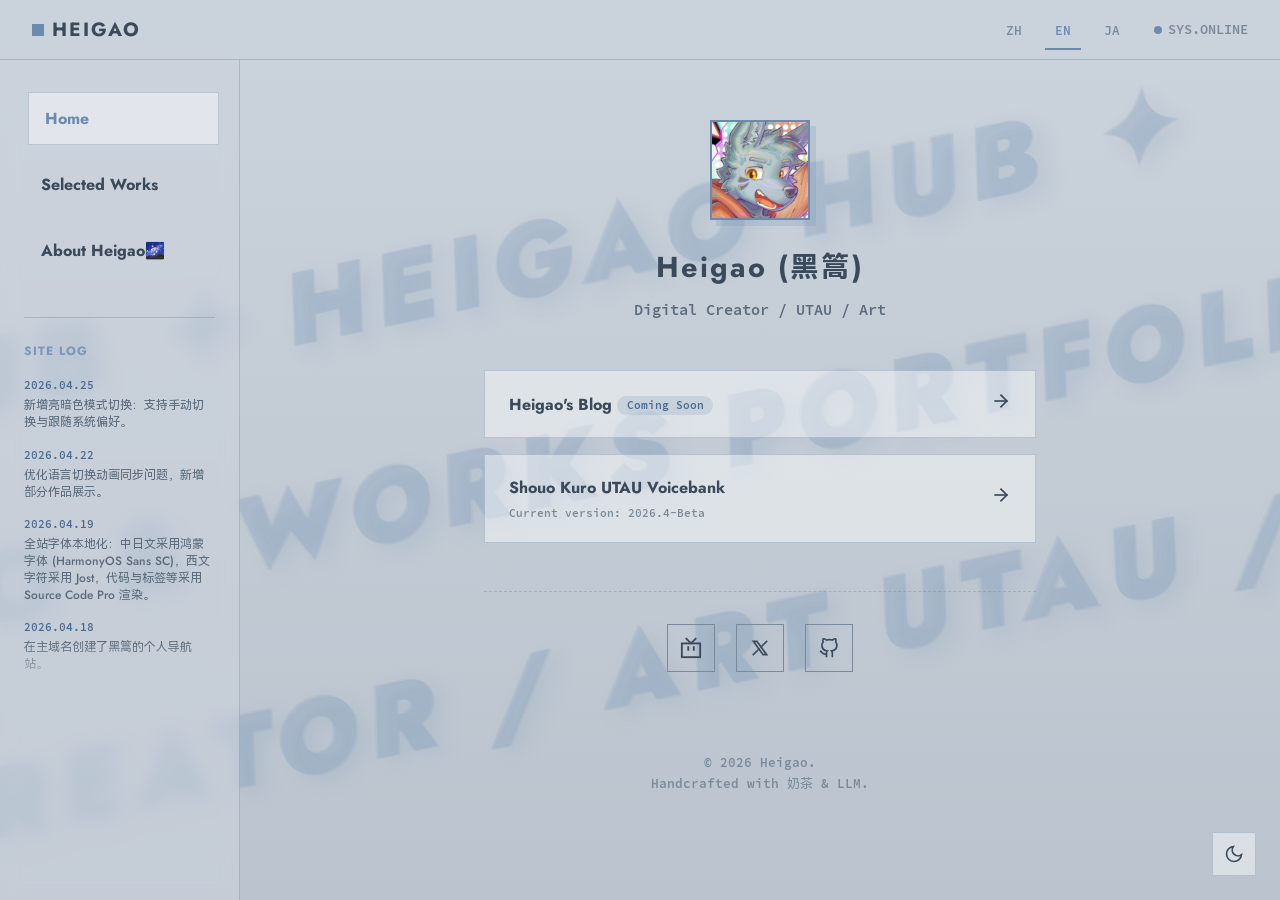
==== index.html @ 1541209e "feat: 画廊缩略图多重加载 + 新增画作 AR → MR + 主题切换修复 - 画廊使用 600px WebP 缩略图，灯箱按需加载高清原图（首屏 ~122KB vs 原 1.1MB）  - 新增" ====
<!DOCTYPE html>
<html lang="zh-CN">
<head>
  <meta charset="UTF-8">
  <meta name="viewport" content="width=device-width, initial-scale=1.0, viewport-fit=cover">
  <title>黑篙 Heigao | 个人导航站</title>
  <meta name="description" content="黑篙(Heigao)的个人数字门户。包含 UTAU 音源、创作日志及社交媒体链接。">
  <meta name="theme-color" content="#CBD3DC">
  <meta name="color-scheme" content="light dark">

  <!-- 防止亮暗切换时的背景闪烁 (必须在任何 CSS/IMG 之前执行) -->
  <script>
    (function(){
      var t=localStorage.getItem('theme');
      if(!t||(t!=='dark'&&t!=='light')){
        t=window.matchMedia('(prefers-color-scheme:dark)').matches?'dark':'light';
      }
      document.documentElement.setAttribute('data-theme',t);
    })();
  </script>

  <meta property="og:title" content="黑篙 Heigao | 个人导航站">
  <meta property="og:description" content="黑篙(Heigao)的个人数字门户。包含 UTAU 音源、创作日志及社交媒体链接。">
  <meta property="og:type" content="website">
  <meta property="og:image" content="https://heigao.me/assets/image/avatar.webp">

  <meta name="twitter:card" content="summary">
  <meta name="twitter:title" content="黑篙 Heigao | 个人导航站">
  <meta name="twitter:description" content="黑篙(Heigao)的个人数字门户。包含 UTAU 音源、创作日志及社交媒体链接。">
  <meta name="twitter:image" content="https://heigao.me/assets/image/avatar.webp">
  
  <!-- 设置网站图标 (Favicon) -->
  <link rel="icon" href="./assets/image/icon.png" type="image/png">
  
  <!-- 本地字体预加载 (Jost 首屏必用) -->
  <link rel="preload" href="./assets/font/Jost-Medium.woff2" as="font" type="font/woff2" crossorigin>
  <link rel="preload" href="./assets/font/Jost-Bold.woff2" as="font" type="font/woff2" crossorigin>
  <link rel="preload" href="./assets/font/HarmonyOS_SC_400.woff2" as="font" type="font/woff2" crossorigin>

  <!-- 外部域名 DNS 预解析 -->
  <link rel="dns-prefetch" href="https://space.bilibili.com">
  <link rel="dns-prefetch" href="https://twitter.com">
  <link rel="dns-prefetch" href="https://github.com">

  <!-- PWA 清单 -->
  <link rel="manifest" href="manifest.json">

  <!-- 引入样式表 (版本升级以清除缓存) -->
  <link rel="stylesheet" href="hub.css?v=19.0">
</head>
<body>

  <!-- SVG 图标精灵 (不可见) -->
  <svg xmlns="http://www.w3.org/2000/svg" style="display:none">
    <symbol id="icon-arrow" viewBox="0 0 24 24" fill="none" stroke="currentColor" stroke-width="2" stroke-linecap="square" stroke-linejoin="miter">
      <line x1="5" y1="12" x2="19" y2="12"></line>
      <polyline points="12 5 19 12 12 19"></polyline>
    </symbol>
    <symbol id="icon-bilibili" viewBox="0 0 24 24" fill="none" stroke="currentColor" stroke-width="2" stroke-linecap="square" stroke-linejoin="miter">
      <rect x="2" y="7" width="20" height="15"></rect>
      <polyline points="17 2 12 7 7 2"></polyline>
      <line x1="9" y1="11" x2="9" y2="14"></line>
      <line x1="15" y1="11" x2="15" y2="14"></line>
    </symbol>
    <symbol id="icon-twitter" viewBox="0 0 24 24" fill="none" stroke="currentColor" stroke-width="2" stroke-linecap="square" stroke-linejoin="miter">
      <path d="M4 4l11.733 16h4.267l-11.733 -16z"></path>
      <path d="M4 20l6.768 -6.768m2.46 -2.46l6.772 -6.772"></path>
    </symbol>
    <symbol id="icon-github" viewBox="0 0 24 24" fill="none" stroke="currentColor" stroke-width="2" stroke-linecap="square" stroke-linejoin="miter">
      <path d="M9 19c-5 1.5-5-2.5-7-3m14 6v-3.87a3.37 3.37 0 0 0-.94-2.61c3.14-.35 6.44-1.54 6.44-7A5.44 5.44 0 0 0 20 4.77 5.07 5.07 0 0 0 19.91 1S18.73.65 16 2.48a13.38 13.38 0 0 0-7 0C6.27.65 5.09 1 5.09 1A5.07 5.07 0 0 0 5 4.77a5.44 5.44 0 0 0-1.5 3.78c0 5.42 3.3 6.61 6.44 7A3.37 3.37 0 0 0 9 18.13V22"></path>
    </symbol>
    <symbol id="icon-sun" viewBox="0 0 24 24" fill="none" stroke="currentColor" stroke-width="2" stroke-linecap="square" stroke-linejoin="miter">
      <circle cx="12" cy="12" r="5"/>
      <line x1="12" y1="1" x2="12" y2="4"/>
      <line x1="12" y1="20" x2="12" y2="23"/>
      <line x1="4.22" y1="4.22" x2="6.34" y2="6.34"/>
      <line x1="17.66" y1="17.66" x2="19.78" y2="19.78"/>
      <line x1="1" y1="12" x2="4" y2="12"/>
      <line x1="20" y1="12" x2="23" y2="12"/>
      <line x1="4.22" y1="19.78" x2="6.34" y2="17.66"/>
      <line x1="17.66" y1="6.34" x2="19.78" y2="4.22"/>
    </symbol>
    <symbol id="icon-moon" viewBox="0 0 24 24" fill="none" stroke="currentColor" stroke-width="2" stroke-linecap="square" stroke-linejoin="miter">
      <path d="M21 12.79A9 9 0 1 1 11.21 3 7 7 0 0 0 21 12.79z"/>
    </symbol>
  </svg>

  <!-- 动态背景 -->
  <div class="bg-deco" aria-hidden="true" lang="en">
    <div class="bg-deco-wrapper">
      <div class="bg-deco-row scroll-left">
        <div class="bg-deco-text">HEIGAO HUB ✦ HEIGAO HUB ✦ </div>
        <div class="bg-deco-text">HEIGAO HUB ✦ HEIGAO HUB ✦ </div>
      </div>
      <div class="bg-deco-row scroll-right">
        <div class="bg-deco-text">PORTFOLIO & WORKS PORTFOLIO & WORKS </div>
        <div class="bg-deco-text">PORTFOLIO & WORKS PORTFOLIO & WORKS </div>
      </div>
      <div class="bg-deco-row scroll-left scroll-slow">
        <div class="bg-deco-text">UTAU / CREATOR / ART UTAU / CREATOR / ART </div>
        <div class="bg-deco-text">UTAU / CREATOR / ART UTAU / CREATOR / ART </div>
      </div>
    </div>
  </div>

  <button class="sidebar-toggle" id="sidebarToggle" aria-label="Toggle Menu" aria-expanded="false">
    <span></span>
    <span></span>
    <span></span>
  </button>

  <!-- 顶栏 -->
  <header class="topbar">
    <a href="#home" class="topbar-logo" aria-label="返回首页">HEIGAO</a>
    <div class="topbar-right">
      <div class="lang-switcher" aria-label="语言切换">
        <button class="lang-btn active" data-lang="zh" aria-label="切换为中文">ZH</button>
        <button class="lang-btn" data-lang="en" aria-label="Switch to English">EN</button>
        <button class="lang-btn" data-lang="ja" aria-label="日本語に切り替え">JA</button>
      </div>
      
      <div class="sys-status" aria-label="系统状态">
        <span class="status-dot"></span>
        <span class="status-text">SYS.ONLINE</span>
      </div>
    </div>
  </header>

  <div class="sidebar-overlay" id="sidebarOverlay" aria-hidden="true"></div>

  <!-- 侧边栏 -->
  <aside class="sidebar" id="sidebar">
    <nav class="sidebar-nav" aria-label="侧边栏导航">
      <a href="#home" class="sidebar-link active" data-i18n="nav_home">主页</a>
      <a href="#gallery" class="sidebar-link" data-i18n="nav_gallery">作品展示</a>
      <a href="#about" class="sidebar-link" data-i18n="nav_about">关于 黑篙🌌</a>
    </nav>

    <!-- 站点历史记录区域 -->
    <div class="sidebar-history-wrapper">
      <h4 class="sidebar-subheading" data-i18n="nav_history">站点日志</h4>
      <div class="sidebar-history">
        <!-- 最新内容在最上面 -->
        <div class="history-item">
          <span class="history-date">2026.04.25</span>
          <span class="history-text">新增亮暗色模式切换：支持手动切换与跟随系统偏好。</span>
        </div>
        <div class="history-item">
          <span class="history-date">2026.04.22</span>
          <span class="history-text">优化语言切换动画同步问题，新增部分作品展示。</span>
        </div>
        <div class="history-item">
          <span class="history-date">2026.04.19</span>
          <span class="history-text">全站字体本地化：中日文采用鸿蒙字体 (HarmonyOS Sans SC)，西文字符采用 Jost，代码与标签等采用 Source Code Pro 渲染。</span>
        </div>
        <div class="history-item">
          <span class="history-date">2026.04.18</span>
          <span class="history-text">在主域名创建了黑篙的个人导航站。</span>
        </div>
      </div>
    </div>
  </aside>

  <!-- 主内容区 -->
  <div class="main-content-wrapper">
    <main class="main-container">
      
      <!-- ========================================
           1. 主页 Section (Home)
           ======================================== -->
      <section id="section-home" class="content-section">
        <div class="profile-section">
          <div class="avatar">
            <img src="./assets/image/avatar.webp" alt="黑篙头像" width="100" height="100">
          </div>
          <h1 class="name" data-i18n="name">黑篙 Heigao</h1>
          <p class="bio" data-i18n="bio">数字创作者 / UTAU / 视觉艺术</p>
        </div>

        <nav class="link-list" aria-label="个人项目链接">
          <a href="https://blog.heigao.me" class="nav-link">
            <div class="nav-link-content">
              <span data-i18n="link_blog">黑篙的博客</span>
              <span class="badge" data-i18n="badge_wip">未创建</span>
            </div>
            <div class="nav-link-icon" aria-hidden="true">
              <svg width="20" height="20"><use href="#icon-arrow"/></svg>
            </div>
          </a>

          <a href="https://kuro-utau.heigao.me" class="nav-link">
            <div class="nav-link-content">
              <div>
                <span data-i18n="link_utau">「熵尾音 クロ」 UTAU 展示页</span>
                <span class="nav-link-sub" data-i18n="utau_version">当前版本：2026.4-Beta</span>
              </div>
            </div>
            <div class="nav-link-icon" aria-hidden="true">
              <svg width="20" height="20"><use href="#icon-arrow"/></svg>
            </div>
          </a>
        </nav>

        <nav class="social-section" aria-label="社交媒体链接">
          <a href="https://space.bilibili.com/695724697" target="_blank" rel="noopener noreferrer" class="social-btn" title="Bilibili" aria-label="访问 Bilibili">
            <svg aria-hidden="true" width="22" height="22"><use href="#icon-bilibili"/></svg>
          </a>
          
          <a href="https://twitter.com/heigao_tickle" target="_blank" rel="noopener noreferrer" class="social-btn" title="Twitter / X" aria-label="访问 Twitter">
            <svg aria-hidden="true" width="20" height="20"><use href="#icon-twitter"/></svg>
          </a>

          <a href="https://github.com/Heigao-Clank" target="_blank" rel="noopener noreferrer" class="social-btn" title="GitHub" aria-label="访问 GitHub">
            <svg aria-hidden="true" width="20" height="20"><use href="#icon-github"/></svg>
          </a>
        </nav>
      </section>

      <!-- ========================================
           2. 作品展示 Section (Gallery)
           ======================================== -->
      <section id="section-gallery" class="content-section" style="display: none;">
        <h1 class="name about-title" data-i18n="gallery_title">作品展示</h1>

        <div class="gallery-grid">

          <!-- 画作卡片模板：复制此块添加新作品 -->
          <div class="gallery-item">
            <div class="gallery-img-wrap">
              <img src="./assets/art/heigao-birthday-2024-thumb.webp" data-full="./assets/art/heigao-birthday-2024.webp" alt="生日贺图" width="600" height="292" loading="lazy">
            </div>
            <div class="gallery-caption">
              <span class="gallery-name">生日贺图</span>
              <span class="gallery-date">2024.07.05</span>
            </div>
          </div>
          <!-- 模板结束 -->

          <div class="gallery-item">
            <div class="gallery-img-wrap">
              <img src="./assets/art/ar-to-mr-2025-thumb.webp" data-full="./assets/art/ar-to-mr-2025.webp" alt="AR → MR" width="600" height="473" loading="lazy">
            </div>
            <div class="gallery-caption">
              <span class="gallery-name">AR → MR</span>
              <span class="gallery-date">2025.04.01</span>
            </div>
          </div>

          <div class="gallery-item">
            <div class="gallery-img-wrap">
              <img src="./assets/art/clank-2025-thumb.webp" data-full="./assets/art/clank-2025.webp" alt="铿锵" width="600" height="520" loading="lazy">
            </div>
            <div class="gallery-caption">
              <span class="gallery-name">铿锵Clank</span>
              <span class="gallery-date">2025.08.26</span>
            </div>
          </div>

        </div>

        <div class="back-btn-wrapper">
          <a href="#home" class="back-btn" data-i18n="back_home">← 返回主页</a>
        </div>
      </section>

      <!-- 底部版权 -->
      <section id="section-about" class="content-section" style="display: none;">
        <h1 class="name about-title" data-i18n="about_title">关于我</h1>
        
        <div class="about-grid">
          <article class="about-card">
            <h3 data-i18n="card1_title">✦ 个人简介</h3>
            <p data-i18n="about_p1">你好，我是黑篙 (Heigao)。无形无意。</p>
            <p data-i18n="about_p2">目前专注于「熵尾音 クロ」的音源开发与完善，同时偶尔掉落一些视觉艺术与设计相关的随笔创作。</p>
          </article>

          <article class="about-card">
            <h3 data-i18n="card2_title">✦ 技能树</h3>
            <ul class="skill-list">
              <li>> <span data-i18n="about_tools">常用装备</span>: <span data-i18n="tools_list">CSP / Adobe系列 / Logic Pro / 微软大战代码 / OpenCode</span></li>
              <li>> <span data-i18n="about_lang">沟通语言</span>: <span data-i18n="lang_list">中文 / English / 日本語(稍微)</span></li>
              <li>> <span data-i18n="about_status">当前状态</span>: <span data-i18n="status_text">缓慢填坑中</span></li>
            </ul>
          </article>

          <article class="about-card">
            <h3 data-i18n="card3_title">✦ 约稿与合作 (Commission)</h3>
            <p data-i18n="about_c1">1. 我菜的抠脚，还没有接稿的想法。</p>
            <p data-i18n="about_c2">2. 我菜的抠脚，还没有接稿的想法。</p>
            <p data-i18n="about_c3">3. 我菜的抠脚，还没有合作的想法。</p>
          </article>

          <!-- 新增的联系方式卡片 -->
          <article class="about-card">
            <h3 data-i18n="card4_title">✦ 联系与关注 (Contact)</h3>
            <p data-i18n="about_contact_desc">可以通过以下平台找到我，或者查看我的更多动态：</p>
            
            <!-- 👇 极其关键：必须有这个 div 把按钮包起来，不能少！ 👇 -->
            <div class="contact-socials">
              <a href="https://space.bilibili.com/695724697" target="_blank" rel="noopener noreferrer" class="social-btn" title="Bilibili" aria-label="访问 Bilibili">
                <svg aria-hidden="true" width="20" height="20"><use href="#icon-bilibili"/></svg>
              </a>
              
              <a href="https://twitter.com/heigao_tickle" target="_blank" rel="noopener noreferrer" class="social-btn" title="Twitter / X" aria-label="访问 Twitter">
                <svg aria-hidden="true" width="20" height="20"><use href="#icon-twitter"/></svg>
              </a>

              <a href="https://github.com/Heigao-Clank" target="_blank" rel="noopener noreferrer" class="social-btn" title="GitHub" aria-label="访问 GitHub">
                <svg aria-hidden="true" width="20" height="20"><use href="#icon-github"/></svg>
              </a>
            </div>
            <!-- 👆 包装盒子结束 👆 -->
            
          </article>
        </div>
        
        <div class="back-btn-wrapper">
          <a href="#home" class="back-btn" data-i18n="back_home">← 返回主页</a>
        </div>
      </section>

      <!-- 底部版权 -->
      <footer class="footer">
        <p>&copy; <span id="current-year"></span> Heigao.<br>Handcrafted with 奶茶 & LLM.</p>
      </footer>

    </main>
  </div>

  <!-- 亮暗模式切换按钮 -->
  <button class="theme-toggle" id="themeToggle" aria-label="切换暗色模式" title="切换亮色/暗色模式">
    <svg width="20" height="20" aria-hidden="true"><use id="themeIcon" href="#icon-moon"/></svg>
  </button>

  <!-- Lightbox 弹层 (放在 body 直接子级，不受 stacking context 限制) -->
  <div class="lightbox" id="lightbox" role="dialog" aria-label="图片预览" aria-hidden="true">
    <div class="lightbox-backdrop"></div>
    <img src="" alt="" id="lightbox-img">
    <div class="lightbox-info">
      <span class="lightbox-title" id="lightbox-title"></span>
      <span class="lightbox-date" id="lightbox-date"></span>
    </div>
    <button class="lightbox-close" aria-label="关闭预览">&times;</button>
    <div class="lightbox-zoom">
      <button class="zoom-btn" data-action="out" aria-label="缩小">&minus;</button>
      <input type="range" class="zoom-slider" id="zoomSlider" min="100" max="500" value="100" step="10">
      <button class="zoom-btn" data-action="in" aria-label="放大">&plus;</button>
    </div>
  </div>

  <!-- 引入脚本 -->
  <script src="hub.js?v=19.0" defer></script>
</body>
</html>
---- hub.css ----
/* ========================================
   Heigao Hub - Minimalist Square UI
   核心样式表
   ======================================== */

/* ---------- 本地字体引入 (启用 swap 优化渲染性能) ---------- */

/* 1. 西文设计字体: Jost (本地自托管) */
/* 注意：缺少 Jost Regular 字重文件，400 和 500 共用 Medium 作为替代 */
@font-face {
  font-family: 'Jost';
  src: url('./assets/font/Jost-Medium.woff2') format('woff2');
  font-weight: 400;
  font-style: normal;
  font-display: swap;
}
@font-face {
  font-family: 'Jost';
  src: url('./assets/font/Jost-Medium.woff2') format('woff2');
  font-weight: 500;
  font-style: normal;
  font-display: swap;
}
@font-face {
  font-family: 'Jost';
  src: url('./assets/font/Jost-Bold.woff2') format('woff2');
  font-weight: 700;
  font-style: normal;
  font-display: swap;
}
@font-face {
  font-family: 'Jost';
  src: url('./assets/font/Jost-Black.woff2') format('woff2');
  font-weight: 900;
  font-style: normal;
  font-display: swap;
}
@font-face {
  font-family: 'Jost';
  src: url('./assets/font/Jost-BlackItalic.woff2') format('woff2');
  font-weight: 900;
  font-style: italic;
  font-display: swap;
}

/* 2. 中日文字体: HarmonyOS Sans SC (子集化，由 subset-fonts.py 生成) */
@font-face {
  font-family: 'HarmonyOS Sans';
  src: url('./assets/font/HarmonyOS_SC_400.woff2') format('woff2');
  font-weight: 400;
  font-style: normal;
  font-display: swap;
}
@font-face {
  font-family: 'HarmonyOS Sans';
  src: url('./assets/font/HarmonyOS_SC_500.woff2') format('woff2');
  font-weight: 500;
  font-style: normal;
  font-display: swap;
}
@font-face {
  font-family: 'HarmonyOS Sans';
  src: url('./assets/font/HarmonyOS_SC_700.woff2') format('woff2');
  font-weight: 700;
  font-style: normal;
  font-display: swap;
}

/* 3. 等宽字体: Source Code Pro (本地自托管) */
/* 注意：缺少 Regular 字重文件，400 和 600 共用 Semibold 作为替代 */
@font-face {
  font-family: 'Source Code Pro';
  src: url('./assets/font/SourceCodePro-Semibold.woff2') format('woff2');
  font-weight: 400;
  font-style: normal;
  font-display: swap;
}
@font-face {
  font-family: 'Source Code Pro';
  src: url('./assets/font/SourceCodePro-Semibold.woff2') format('woff2');
  font-weight: 600;
  font-style: normal;
  font-display: swap;
}

/* ---------- 基础变量配置 ---------- */
:root {
  color-scheme: light dark;
  --primary: #6B8AAE;
  --primary-rgb: 107, 138, 174;
  --primary-dark: #4A6A8E;
  --secondary: #566066;
  --bg-top: #CBD3DC;
  --bg-bottom: #BBC4CE;
  --text-dark: #3A4A5A;
  --text-light: #5B6B7B;
  --text-muted: #7A8A9A;
  --border: rgba(90, 120, 150, 0.3);
  --glass-bg: rgba(255, 255, 255, 0.45);
  --sidebar-width: 240px;
  --font-display: 'Jost', 'HarmonyOS Sans', sans-serif;
  --font-mono: 'Source Code Pro', 'HarmonyOS Sans', monospace;
}

* {
  margin: 0;
  padding: 0;
  box-sizing: border-box;
}

body {
  /* 字体回退链：Jost 渲染英文 -> HarmonyOS Sans 渲染中日文 -> 系统兜底 */
  font-family: var(--font-display);
  background: linear-gradient(180deg, var(--bg-top) 0%, var(--bg-bottom) 100%);
  min-height: 100vh;
  color: var(--text-dark);
  line-height: 1.6;
  -webkit-font-smoothing: antialiased;
  -moz-osx-font-smoothing: grayscale; /* Mac 渲染优化 */
  overflow-x: hidden;
  display: flex;
}

/* 键盘焦点无障碍状态 */
:focus-visible {
  outline: 2px dashed var(--primary-dark);
  outline-offset: 4px;
}

/* ---------- 动态背景 ---------- */
.bg-deco {
  position: fixed;
  top: 0; left: 0; right: 0; bottom: 0;
  z-index: 0;
  pointer-events: none;
  overflow: hidden;
}

.bg-deco-wrapper {
  position: absolute;
  top: 50%; left: 50%;
  transform: translate(-50%, -50%) rotate(-12deg);
  width: 200vw;
  display: flex;
  flex-direction: column;
  gap: 12vh;
}

.bg-deco-row {
  display: flex;
  width: max-content;
}

.bg-deco-text {
  flex-shrink: 0;
  padding-right: 15vw;
  font-family: var(--font-display);
  font-size: clamp(4rem, 8vw, 12rem);
  font-weight: 900;
  font-style: italic;
  line-height: 1;
  letter-spacing: 0.1em;
  color: rgba(var(--primary-rgb), 0.08);
  font-language-override: "ENG";
  text-shadow:
    1px 1px 0 rgba(var(--primary-rgb), 0.1),
    2px 2px 0 rgba(var(--primary-rgb), 0.08),
    10px 10px 20px rgba(var(--primary-rgb), 0.15);
}

.scroll-left { animation: marquee-left 60s linear infinite; }
.scroll-right { animation: marquee-right 50s linear infinite; }
.scroll-slow { animation-duration: 70s; }

@keyframes marquee-left {
  0% { transform: translateX(0); }
  100% { transform: translateX(-50%); }
}
@keyframes marquee-right {
  0% { transform: translateX(-50%); }
  100% { transform: translateX(0); }
}

/* ---------- 顶栏 ---------- */
.topbar {
  position: fixed;
  top: 0; left: 0; right: 0;
  height: 60px;
  background: rgba(203, 211, 220, 0.85);
  backdrop-filter: blur(12px);
  -webkit-backdrop-filter: blur(12px);
  border-bottom: 1px solid var(--border);
  z-index: 100;
  display: flex;
  align-items: center;
  justify-content: space-between;
  padding: 0 2rem;
}

.topbar-logo {
  font-family: var(--font-display);
  font-weight: 700;
  font-size: 1.2rem;
  color: var(--text-dark);
  text-decoration: none;
  letter-spacing: 2px;
  display: flex;
  align-items: center;
  gap: 0.5rem;
  white-space: nowrap; /* 防止 Logo 被折行 */
  flex-shrink: 0; /* 防止 Logo 被挤压 */
}

.topbar-logo::before {
  content: '';
  display: block;
  width: 12px;
  height: 12px;
  background: var(--primary);
  flex-shrink: 0;
}

.topbar-right {
  display: flex;
  align-items: center;
  gap: 1.5rem;
  flex-shrink: 0; /* 防止右侧控制区被压缩 */
}

.lang-switcher {
  display: flex;
  align-items: center;
  gap: 0.8rem;
}

.lang-btn {
  background: none;
  border: none;
  font-family: var(--font-mono);
  font-size: 0.8rem;
  color: var(--text-muted);
  cursor: pointer;
  padding: 0.5rem 0.2rem;
  min-width: 36px;
  min-height: 36px;
  transition: color 0.2s, font-weight 0.2s;
  position: relative;
  white-space: nowrap;
}

.lang-btn.active {
  color: var(--primary);
  font-weight: 600;
}

.lang-btn::after {
  content: '';
  position: absolute;
  bottom: -2px;
  left: 50%;
  transform: translateX(-50%);
  width: 0;
  height: 2px;
  background: var(--primary);
  transition: width 0.2s ease;
}

.lang-btn.active::after {
  width: 100%;
}

.sys-status {
  display: flex;
  align-items: center;
  gap: 6px;
  font-family: var(--font-mono);
  font-size: 0.85rem;
  color: var(--text-muted);
  white-space: nowrap;
}

.status-dot {
  display: block;
  width: 8px;
  height: 8px;
  background-color: var(--primary);
  border-radius: 50%;
  animation: pulse 4s infinite ease-in-out;
  flex-shrink: 0;
}

@keyframes pulse {
  0% { opacity: 1; transform: scale(1); }
  50% { opacity: 0.3; transform: scale(0.8); }
  100% { opacity: 1; transform: scale(1); }
}

/* ---------- 侧栏与日志历史 ---------- */
.sidebar {
  width: var(--sidebar-width);
  height: calc(100vh - 60px);
  position: fixed;
  top: 60px;
  left: 0;
  background: rgba(203, 211, 220, 0.6);
  backdrop-filter: blur(8px);
  -webkit-backdrop-filter: blur(8px);
  border-right: 1px solid var(--border);
  z-index: 90;
  padding: 2rem 1.5rem;
  display: flex;
  flex-direction: column;
  justify-content: space-between;
  transition: transform 0.3s ease;
}

.sidebar-nav {
  flex-shrink: 0;
  display: flex;
  flex-direction: column;
  gap: 0.8rem;
}

.sidebar-link {
  display: block;
  padding: 0.8rem 1rem;
  color: var(--text-dark);
  text-decoration: none;
  font-family: var(--font-display);
  font-weight: 700;
  border: 1px solid transparent;
  transition: background 0.2s, color 0.2s, border-color 0.2s, transform 0.2s;
  touch-action: manipulation;
}

.sidebar-link:hover, .sidebar-link.active {
  background: var(--glass-bg);
  border-color: var(--border);
  color: var(--primary);
  transform: translateX(4px);
}

.sidebar-history-wrapper {
  margin-top: 2.5rem;
  border-top: 1px solid var(--border);
  padding-top: 1.5rem;
  flex-grow: 1;
  overflow: hidden;
  display: flex;
  flex-direction: column;
}

.sidebar-subheading {
  font-family: var(--font-display);
  font-size: 0.75rem;
  font-weight: 700;
  text-transform: uppercase;
  letter-spacing: 1px;
  color: var(--primary);
  margin-bottom: 1rem;
  opacity: 0.8;
}

.sidebar-history {
  overflow-y: auto;
  padding-right: 5px;
  scrollbar-width: thin;
  scrollbar-color: rgba(90, 120, 150, 0.3) transparent;
  -webkit-mask-image: linear-gradient(to bottom, black 85%, transparent 100%);
  mask-image: linear-gradient(to bottom, black 85%, transparent 100%);
}

.sidebar-history::-webkit-scrollbar {
  width: 3px;
}
.sidebar-history::-webkit-scrollbar-thumb {
  background: var(--border);
}

.history-item {
  margin-bottom: 1rem;
  display: flex;
  flex-direction: column;
  gap: 2px;
}

.history-date {
  font-family: var(--font-mono);
  font-size: 0.7rem;
  color: var(--primary-dark);
  font-weight: 600;
}

.history-text {
  font-size: 0.75rem;
  color: var(--text-light);
  line-height: 1.4;
}

.sidebar-toggle {
  display: none;
  position: fixed;
  top: 10px;
  left: 1rem;
  width: 40px;
  height: 40px;
  background: transparent;
  border: 1px solid var(--border);
  z-index: 101;
  cursor: pointer;
  flex-direction: column;
  align-items: center;
  justify-content: center;
  gap: 5px;
}

.sidebar-toggle span {
  display: block;
  width: 20px;
  height: 2px;
  background: var(--text-dark);
  transition: transform 0.3s, opacity 0.3s;
}


.sidebar-toggle.active span:nth-child(1) {
  transform: rotate(45deg) translate(5px, 5px);
}
.sidebar-toggle.active span:nth-child(2) {
  opacity: 0;
}
.sidebar-toggle.active span:nth-child(3) {
  transform: rotate(-45deg) translate(5px, -5px);
}

.sidebar-overlay {
  display: none;
  position: fixed;
  inset: 0;
  top: 60px;
  background: rgba(0, 0, 0, 0.2);
  z-index: 80;
  backdrop-filter: blur(2px);
  -webkit-backdrop-filter: blur(2px);
}

.sidebar-overlay.active {
  display: block;
}

/* ---------- 主内容区 ---------- */
.main-content-wrapper {
  flex: 1;
  margin-left: var(--sidebar-width);
  min-height: 100vh;
  padding-top: 60px;
  display: flex;
  justify-content: center;
  transition: margin-left 0.3s ease;
}

.main-container {
  position: relative;
  z-index: 10;
  width: 100%;
  max-width: 600px;
  padding: 60px 1.5rem 4rem;
  display: flex;
  flex-direction: column;
  align-items: center;
}

.content-section {
  width: 100%;
  animation: fadeIn 0.3s ease-out;
}

@keyframes fadeIn {
  from { opacity: 0; transform: translateY(15px); }
  to { opacity: 1; transform: translateY(0); }
}

/* ---------- 关于页网格 ---------- */
.about-grid {
  display: grid;
  grid-template-columns: 1fr 1fr;
  gap: 1.5rem;
  margin-top: 2rem;
  width: 100%;
}

.about-card {
  background: var(--glass-bg);
  border: 1px solid var(--border);
  padding: 1.5rem;
  color: var(--text-dark);
  font-size: 0.95rem;
  display: flex;
  flex-direction: column;
}

.about-card h3 {
  font-family: var(--font-display);
  font-size: 1.1rem;
  margin-bottom: 1rem;
  color: var(--primary);
  border-bottom: 1px dashed var(--border);
  padding-bottom: 0.5rem;
}

.about-card.full-width {
  grid-column: 1 / -1;
}

.skill-list {
  list-style: none;
  font-family: var(--font-mono);
  font-size: 0.9rem;
  color: var(--text-light);
  background: rgba(255, 255, 255, 0.2);
  padding: 1rem;
  border-left: 3px solid var(--primary);
  margin-top: 0;
}

/* 关于页面中的联系方式图标组 */
.contact-socials {
  display: block; /* 终极修复：改用最纯粹的 block，让里面的按钮像文字一样自然横向流动 */
  width: 100%;
  margin-top: 1rem;
}

.contact-socials .social-btn {
  width: 42px;
  height: 42px;
  margin-right: 0.8rem;
  margin-bottom: 0.8rem;
  vertical-align: middle;
}

.back-btn {
  display: inline-block;
  margin-top: 2.5rem;
  padding: 0.5rem 1rem;
  color: var(--primary);
  text-decoration: none;
  font-family: var(--font-mono);
  font-weight: 600;
  touch-action: manipulation;
}

.about-title { text-align: center; }
.back-btn-wrapper { text-align: center; }

/* ---------- 个人资料 ---------- */
.profile-section {
  text-align: center;
  margin-bottom: 3rem;
  width: 100%;
}

.avatar {
  width: 100px;
  height: 100px;
  background: var(--glass-bg);
  border: 2px solid var(--primary);
  margin: 0 auto 1.5rem;
  display: flex;
  align-items: center;
  justify-content: center;
  overflow: hidden;
  box-shadow: 6px 6px 0 rgba(var(--primary-rgb), 0.2);
}

.avatar img {
  width: 100%;
  height: 100%;
  object-fit: cover;
  background: #3A4A5A;
}

.name {
  font-family: var(--font-display);
  font-size: 1.8rem;
  font-weight: 700;
  letter-spacing: 2px;
  color: var(--text-dark);
  margin-bottom: 0.5rem;
}

.bio {
  font-size: 0.95rem;
  color: var(--text-light);
  font-family: var(--font-mono);
}

/* ---------- 链接列表 ---------- */
.link-list {
  width: 100%;
  display: flex;
  flex-direction: column;
  gap: 1rem;
}

.nav-link {
  display: flex;
  align-items: center;
  justify-content: space-between;
  padding: 1.2rem 1.5rem;
  background: var(--glass-bg);
  border: 1px solid var(--border);
  color: var(--text-dark);
  text-decoration: none;
  font-weight: 600;
  transition: background 0.2s, color 0.2s, border-color 0.2s, transform 0.2s, box-shadow 0.2s;
  touch-action: manipulation;
}

.nav-link:hover {
  background: var(--primary);
  color: white;
  transform: translate(-4px, -4px);
  box-shadow: 4px 4px 0 var(--primary-dark);
}

.nav-link-sub {
  display: block;
  margin-top: 0.3rem;
  font-family: var(--font-mono);
  font-size: 0.7rem;
  font-weight: 400;
  color: var(--text-muted);
}

.badge {
  font-size: 0.7rem;
  background: rgba(var(--primary-rgb), 0.2);
  color: var(--primary-dark);
  padding: 0.15rem 0.6rem;
  border-radius: 12px;
  font-family: var(--font-mono);
}

.social-section {
  margin-top: 3rem;
  width: 100%;
  border-top: 1px dashed var(--border);
  padding-top: 2rem;
  display: block; /* 主页底部图标同样改为 block 结合居中，免疫所有弹性盒错位问题 */
  text-align: center;
}

.social-btn {
  width: 48px;
  height: 48px;
  display: inline-flex; 
  align-items: center;
  justify-content: center;
  border: 1px solid var(--text-muted);
  color: var(--text-dark);
  text-decoration: none;
  transition: transform 0.2s ease, background 0.2s ease, color 0.2s ease, border-color 0.2s ease, box-shadow 0.2s ease;
  vertical-align: middle; /* 确保与相邻元素完美对齐 */
}

/* 兼容主页图标边距 */
.social-section .social-btn {
  margin: 0 0.5rem 1rem 0.5rem; 
}

.social-btn:hover {
  background: var(--text-dark);
  color: white;
  border-color: var(--text-dark);
  transform: translateY(-4px);
  box-shadow: 4px 4px 0 rgba(0,0,0,0.1);
}

.footer {
  margin-top: 4rem;
  text-align: center;
  font-size: 0.8rem;
  color: var(--text-muted);
  font-family: var(--font-mono);
}

/* ---------- 响应式 ---------- */
@media (max-width: 768px) {
  /* 优化：加宽左侧 padding，防止 Logo 和汉堡菜单发生重叠 */
  .topbar { padding-left: max(72px, env(safe-area-inset-left)); padding-right: max(1rem, env(safe-area-inset-right)); }
  .sidebar { transform: translateX(-100%); }
  .sidebar.open { transform: translateX(0); }
  .sidebar-toggle { display: flex; }
  .main-content-wrapper { margin-left: 0; }
  .about-grid { grid-template-columns: 1fr; }
  
  /* 优化：屏幕处于平板或小窗口状态时，立刻隐藏多余文字，为语言切换腾出空间 */
  .status-text { display: none; }

  /* 画廊单列 */
  .gallery-grid { columns: 1; }

  /* Lightbox 缩放控件 */
  .lightbox-zoom {
    display: flex;
    position: fixed;
    bottom: 3.5rem;
    left: 50%;
    transform: translateX(-50%);
    z-index: 4;
    align-items: center;
    gap: 0.6rem;
    background: rgba(0, 0, 0, 0.6);
    border-radius: 2rem;
    padding: 0.5rem 0.8rem;
  }

  .zoom-btn {
    width: 44px;
    height: 44px;
    border-radius: 50%;
    border: 1px solid rgba(255, 255, 255, 0.3);
    background: none;
    color: #fff;
    font-size: 1.2rem;
    display: flex;
    align-items: center;
    justify-content: center;
    cursor: pointer;
    flex-shrink: 0;
    touch-action: manipulation;
  }

  .zoom-btn:active {
    background: rgba(255, 255, 255, 0.15);
  }

  .zoom-slider {
    width: 120px;
    height: 4px;
    -webkit-appearance: none;
    -moz-appearance: none;
    appearance: none;
    background: rgba(255, 255, 255, 0.25);
    border-radius: 2px;
    outline: none;
  }

  .zoom-slider::-webkit-slider-thumb {
    -webkit-appearance: none;
    width: 22px;
    height: 22px;
    border-radius: 50%;
    background: #fff;
    cursor: pointer;
  }

  .zoom-slider::-moz-range-thumb {
    width: 22px;
    height: 22px;
    border: none;
    border-radius: 50%;
    background: #fff;
    cursor: pointer;
  }
}

@media (max-width: 600px) {
  .topbar-right { gap: 1rem; }
  .lang-switcher { gap: 0.5rem; }
}

@media (max-width: 480px) {
  .topbar-logo { font-size: 1rem; }
  .lang-btn { font-size: 0.75rem; }
  .topbar-right { gap: 0.8rem; }
}

/* ---------- 无障碍：减少动画偏好 ---------- */
@media (prefers-reduced-motion: reduce) {
  .scroll-left, .scroll-right { animation: none !important; }
  .content-section { animation: none !important; }
  .status-dot { animation: none !important; opacity: 1; }
  .bg-deco-text { text-shadow: none; }
  .gallery-item, .gallery-img-wrap img, .lightbox-close { transition: none !important; }
  .lightbox.active .lightbox-backdrop, .lightbox.active > img { animation: none !important; }
}

/* ---------- 暗色模式 ---------- */

/* 暗色模式变量统一入口（JS 驱动 + 无 JS 系统回退共用同一套值） */
html[data-theme="dark"] {
  --primary: #78A4C8;
  --primary-rgb: 120, 164, 200;
  --primary-dark: #5480A4;
  --bg-top: #252C3A;
  --bg-bottom: #232A38;
  --text-dark: #D8DEE8;
  --text-light: #AAB4C2;
  --text-muted: #788898;
  --border: rgba(180, 210, 210, 0.08);
  --glass-bg: rgba(255, 255, 255, 0.18);
}

/* 无 JS 回退：系统偏好暗色时复用同一套变量 */
@media (prefers-color-scheme: dark) {
  html:not([data-theme]) {
    --primary: #78A4C8;
    --primary-rgb: 120, 164, 200;
    --primary-dark: #5480A4;
    --bg-top: #252C3A;
    --bg-bottom: #232A38;
    --text-dark: #D8DEE8;
    --text-light: #AAB4C2;
    --text-muted: #788898;
    --border: rgba(180, 210, 210, 0.08);
    --glass-bg: rgba(255, 255, 255, 0.18);
    background: linear-gradient(180deg, #252C3A 0%, #232A38 100%);
  }
}

html[data-theme="dark"] body {
  background: linear-gradient(180deg, #252C3A 0%, #232A38 100%);
}

html[data-theme="dark"] .topbar {
  background: rgba(37, 44, 58, 0.88);
}

html[data-theme="dark"] .sidebar {
  background: rgba(37, 44, 58, 0.65);
}

html[data-theme="dark"] .sidebar-toggle span {
  background: var(--text-light);
}

html[data-theme="dark"] .bg-deco-text {
  color: rgba(107, 138, 174, 0.06);
  text-shadow:
    1px 1px 0 rgba(107, 138, 174, 0.08),
    2px 2px 0 rgba(107, 138, 174, 0.05),
    10px 10px 20px rgba(107, 138, 174, 0.1);
}

html[data-theme="dark"] .nav-link:hover {
  box-shadow: 4px 4px 0 rgba(var(--primary-rgb), 0.25);
}

html[data-theme="dark"] .social-btn:hover {
  background: var(--text-light);
  color: #252C3A;
  box-shadow: 4px 4px 0 rgba(0, 0, 0, 0.3);
}

html[data-theme="dark"] .avatar {
  box-shadow: 6px 6px 0 rgba(var(--primary-rgb), 0.12);
}

html[data-theme="dark"] .avatar img {
  background: #222A38;
}

html[data-theme="dark"] .theme-toggle {
  background: var(--glass-bg);
  border-color: var(--border);
  color: var(--text-dark);
}

/* ---------- 亮暗模式切换按钮 ---------- */
.theme-toggle {
  position: fixed;
  bottom: 1.5rem;
  right: 1.5rem;
  z-index: 50;
  width: 44px;
  height: 44px;
  display: flex;
  align-items: center;
  justify-content: center;
  background: var(--glass-bg);
  backdrop-filter: blur(8px);
  -webkit-backdrop-filter: blur(8px);
  border: 1px solid var(--border);
  color: var(--text-dark);
  cursor: pointer;
  transition: transform 0.2s ease, background 0.2s ease, color 0.2s ease, border-color 0.2s ease, box-shadow 0.2s ease;
  touch-action: manipulation;
}

.theme-toggle:hover {
  transform: translateY(-3px);
  border-color: var(--primary);
  box-shadow: 4px 4px 0 rgba(var(--primary-rgb), 0.2);
}

.theme-toggle:focus-visible {
  outline: 2px dashed var(--primary-dark);
  outline-offset: 4px;
}

@media (max-width: 768px) {
  .theme-toggle {
    bottom: max(1.25rem, env(safe-area-inset-bottom));
    right: 1rem;
  }
}

/* ---------- 画廊：瀑布流布局 ---------- */
.gallery-grid {
  columns: 2;
  column-gap: 1.5rem;
  margin-top: 2rem;
  width: 100%;
}

.gallery-item {
  break-inside: avoid;
  -webkit-column-break-inside: avoid;
  margin-bottom: 1.5rem;
  border: 1px solid var(--border);
  background: var(--glass-bg);
  overflow: hidden;
  cursor: pointer;
  transition: transform 0.2s ease, border-color 0.2s ease, box-shadow 0.2s ease;
}

.gallery-item:hover {
  transform: translateY(-3px);
  border-color: var(--primary);
  box-shadow: 4px 4px 0 rgba(var(--primary-rgb), 0.15);
}

.gallery-img-wrap {
  overflow: hidden;
}

.gallery-img-wrap img {
  width: 100%;
  height: auto;
  display: block;
  transition: transform 0.3s ease;
}

.gallery-item:hover .gallery-img-wrap img {
  transform: scale(1.04);
}

.gallery-caption {
  padding: 0.6rem 0.8rem;
  border-top: 1px solid var(--border);
  display: flex;
  flex-direction: column;
  gap: 0.15rem;
}

.gallery-name {
  font-family: var(--font-display);
  font-weight: 600;
  font-size: 0.85rem;
  color: var(--text-dark);
}

.gallery-date {
  font-family: var(--font-mono);
  font-size: 0.65rem;
  color: var(--text-muted);
}

/* ---------- Lightbox ---------- */
.lightbox {
  display: none;
  position: fixed;
  inset: 0;
  z-index: 200;
  justify-content: center;
  align-items: center;
}

.lightbox.active {
  display: flex;
  touch-action: none;
}

.lightbox-zoom {
  touch-action: auto;
}

.lightbox.active .lightbox-backdrop {
  animation: lightbox-in 0.25s ease;
}
.lightbox.active > img {
  animation: lightbox-in 0.25s ease;
}

@keyframes lightbox-in {
  from { opacity: 0; }
  to { opacity: 1; }
}

.lightbox-backdrop {
  position: absolute;
  inset: 0;
  background: rgba(0, 0, 0, 0.92);
  cursor: pointer;
}

.lightbox > img {
  position: relative;
  z-index: 1;
  max-width: 90vw;
  max-height: 85vh;
  object-fit: contain;
  user-select: none;
  -webkit-user-drag: none;
  cursor: default;
  transform-origin: 0 0;
  will-change: transform;
}

.lightbox-info {
  position: fixed;
  bottom: 0;
  left: 0;
  right: 0;
  z-index: 2;
  display: flex;
  justify-content: space-between;
  align-items: center;
  padding: 0.75rem 1.5rem;
  padding-bottom: max(0.75rem, env(safe-area-inset-bottom));
  background: rgba(0, 0, 0, 0.6);
  font-family: var(--font-display);
}

.lightbox-title {
  color: rgba(255, 255, 255, 0.9);
  font-weight: 600;
  font-size: 0.9rem;
}

.lightbox-date {
  font-family: var(--font-mono);
  color: rgba(255, 255, 255, 0.5);
  font-size: 0.7rem;
}

.lightbox-close {
  position: fixed;
  top: 1rem;
  right: 1.5rem;
  z-index: 3;
  background: none;
  border: 1px solid rgba(255, 255, 255, 0.2);
  color: rgba(255, 255, 255, 0.6);
  font-size: 1.5rem;
  width: 40px;
  height: 40px;
  display: flex;
  align-items: center;
  justify-content: center;
  cursor: pointer;
  transition: color 0.2s, border-color 0.2s, background 0.2s;
}

.lightbox-close:hover {
  color: #fff;
  border-color: rgba(255, 255, 255, 0.5);
  background: rgba(255, 255, 255, 0.1);
}

.lightbox-zoom {
  display: none;
}


@media (min-width: 769px) {
  .lightbox-info {
    left: 50%;
    right: auto;
    width: 600px;
    margin-left: -300px;
  }
}
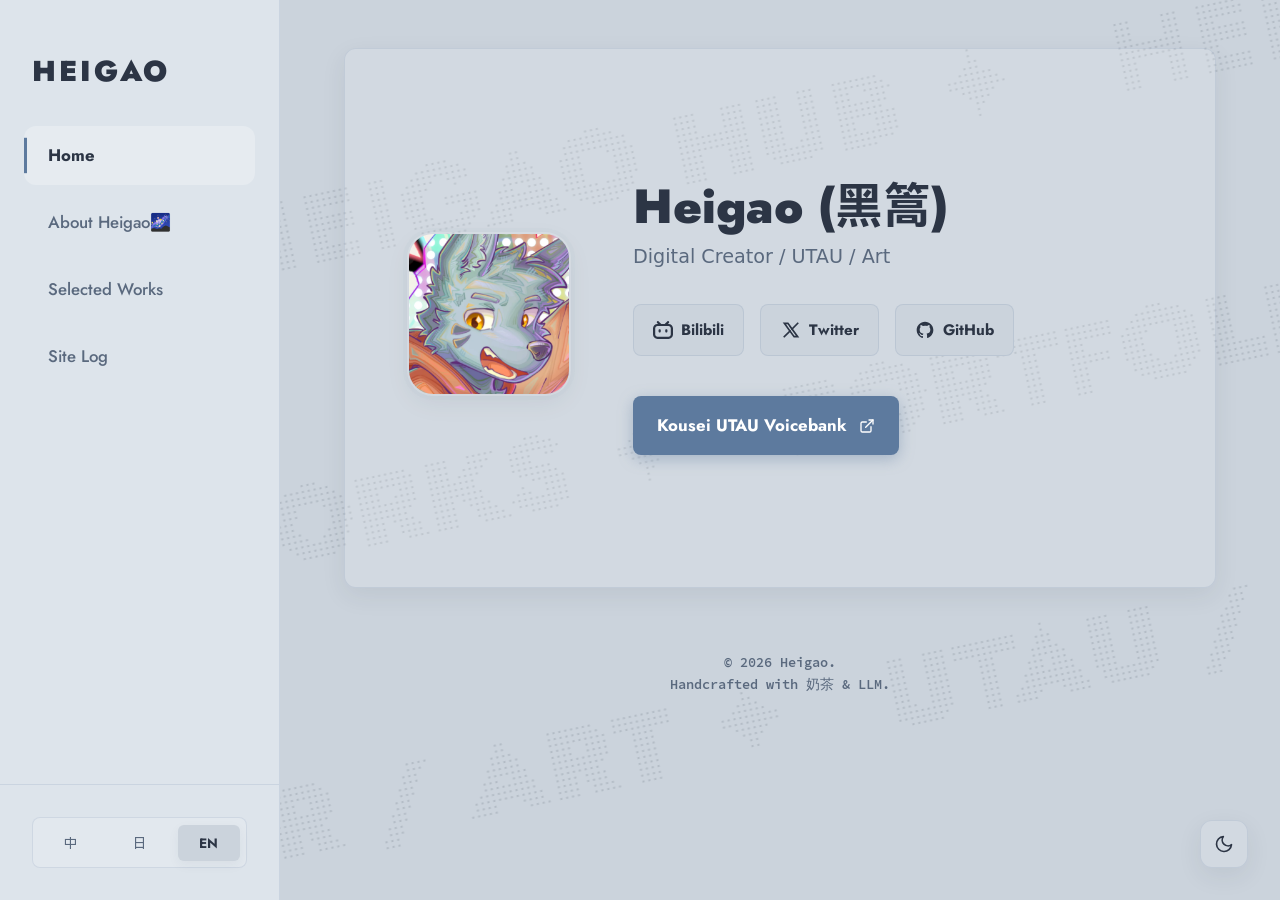
==== commit a7cac118: "refactor: 迁移至参照版视觉风格，全面修复 Bug 并优化性能 视觉层 - Canvas 粒子背景（桌面） + CSS marquee 滚动文字（移动） - 移动端跳过粒子引擎初始化，零 JS" ====
--- a/index.html
+++ b/index.html
@@ -26,16 +26,21 @@
 
   <meta name="twitter:card" content="summary">
   <meta name="twitter:title" content="黑篙 Heigao | 个人导航站">
-  <meta name="twitter:description" content="黑篙(Heigao)的个人数字门户。包含 UTAU 音源、创作日志及社交媒体链接。">
-  <meta name="twitter:image" content="https://heigao.me/assets/image/avatar.webp">
-  
-  <!-- 设置网站图标 (Favicon) -->
+  <meta name="twitter:description" content="黑篙(Heigao)的个人数字门户。">
+
   <link rel="icon" href="./assets/image/icon.png" type="image/png">
-  
-  <!-- 本地字体预加载 (Jost 首屏必用) -->
+
+  <link rel="stylesheet" href="./hub.css">
+  <noscript><style>.content-section{display:block!important}</style></noscript>
+
+  <!-- 本地字体预加载 (在 CSS @font-face 之后，消除 unused preload 警告) -->
   <link rel="preload" href="./assets/font/Jost-Medium.woff2" as="font" type="font/woff2" crossorigin>
   <link rel="preload" href="./assets/font/Jost-Bold.woff2" as="font" type="font/woff2" crossorigin>
+  <link rel="preload" href="./assets/font/Jost-Black.woff2" as="font" type="font/woff2" crossorigin>
   <link rel="preload" href="./assets/font/HarmonyOS_SC_400.woff2" as="font" type="font/woff2" crossorigin>
+  <link rel="preload" href="./assets/font/HarmonyOS_SC_500.woff2" as="font" type="font/woff2" crossorigin>
+  <link rel="preload" href="./assets/font/HarmonyOS_SC_700.woff2" as="font" type="font/woff2" crossorigin>
+  <link rel="preload" href="./assets/font/SourceCodePro-Semibold.woff2" as="font" type="font/woff2" crossorigin>
 
   <!-- 外部域名 DNS 预解析 -->
   <link rel="dns-prefetch" href="https://space.bilibili.com">
@@ -45,48 +50,51 @@
   <!-- PWA 清单 -->
   <link rel="manifest" href="manifest.json">
 
-  <!-- 引入样式表 (版本升级以清除缓存) -->
-  <link rel="stylesheet" href="hub.css?v=19.0">
+  <link rel="stylesheet" href="./hub.css">
+  <noscript><style>.content-section{display:block!important}</style></noscript>
 </head>
 <body>
 
-  <!-- SVG 图标精灵 (不可见) -->
-  <svg xmlns="http://www.w3.org/2000/svg" style="display:none">
-    <symbol id="icon-arrow" viewBox="0 0 24 24" fill="none" stroke="currentColor" stroke-width="2" stroke-linecap="square" stroke-linejoin="miter">
-      <line x1="5" y1="12" x2="19" y2="12"></line>
-      <polyline points="12 5 19 12 12 19"></polyline>
-    </symbol>
-    <symbol id="icon-bilibili" viewBox="0 0 24 24" fill="none" stroke="currentColor" stroke-width="2" stroke-linecap="square" stroke-linejoin="miter">
-      <rect x="2" y="7" width="20" height="15"></rect>
-      <polyline points="17 2 12 7 7 2"></polyline>
-      <line x1="9" y1="11" x2="9" y2="14"></line>
-      <line x1="15" y1="11" x2="15" y2="14"></line>
+  <!-- SVG Sprite 注入 -->
+  <svg xmlns="http://www.w3.org/2000/svg" style="display:none" aria-hidden="true">
+    <symbol id="icon-bilibili" viewBox="0 0 24 24" fill="currentColor">
+      <path d="M17.813 4.653h.854c1.51.054 2.769.578 3.773 1.574 1.004.995 1.524 2.249 1.56 3.76v7.36c-.036 1.51-.556 2.769-1.56 3.773s-2.262 1.524-3.773 1.56H5.333c-1.51-.036-2.769-.556-3.773-1.56S.036 18.858 0 17.347v-7.36c.036-1.511.556-2.765 1.56-3.76 1.004-.996 2.262-1.52 3.773-1.574h.774l-1.174-1.12a1.234 1.234 0 0 1-.373-.906c0-.356.124-.658.373-.907l.027-.027c.267-.249.573-.373.92-.373.347 0 .653.124.92.373L9.653 4.44c.071.071.134.142.187.213h4.267a.836.836 0 0 1 .16-.213l2.853-2.747c.267-.249.573-.373.92-.373.347 0 .662.124.947.373.285.249.427.551.427.907 0 .32-.125.622-.374.906l-1.226 1.147zM5.333 7.24c-.746.018-1.373.276-1.88.773-.506.498-.769 1.13-.786 1.894v7.52c.017.764.28 1.395.786 1.893.507.498 1.134.756 1.88.773h13.334c.746-.017 1.373-.275 1.88-.773.506-.498.769-1.129.786-1.893v-7.52c-.017-.765-.28-1.396-.786-1.894-.507-.497-1.134-.755-1.88-.773H5.333zM8 11.107c.373 0 .684.124.933.373.25.249.383.569.4.96v1.173c-.017.391-.15.711-.4.96-.249.249-.56.373-.933.373s-.684-.124-.933-.373c-.25-.249-.383-.569-.4-.96v-1.173c.017-.391.15-.711.4-.96.249-.249.56-.373.933-.373zm8 0c.373 0 .684.124.933.373.25.249.383.569.4.96v1.173c-.017.391-.15.711-.4.96-.249.249-.56.373-.933.373s-.684-.124-.933-.373c-.25-.249-.383-.569-.4-.96v-1.173c.017-.391.15-.711.4-.96.249-.249.56-.373.933-.373z" />
     </symbol>
     <symbol id="icon-twitter" viewBox="0 0 24 24" fill="none" stroke="currentColor" stroke-width="2" stroke-linecap="square" stroke-linejoin="miter">
       <path d="M4 4l11.733 16h4.267l-11.733 -16z"></path>
       <path d="M4 20l6.768 -6.768m2.46 -2.46l6.772 -6.772"></path>
     </symbol>
-    <symbol id="icon-github" viewBox="0 0 24 24" fill="none" stroke="currentColor" stroke-width="2" stroke-linecap="square" stroke-linejoin="miter">
-      <path d="M9 19c-5 1.5-5-2.5-7-3m14 6v-3.87a3.37 3.37 0 0 0-.94-2.61c3.14-.35 6.44-1.54 6.44-7A5.44 5.44 0 0 0 20 4.77 5.07 5.07 0 0 0 19.91 1S18.73.65 16 2.48a13.38 13.38 0 0 0-7 0C6.27.65 5.09 1 5.09 1A5.07 5.07 0 0 0 5 4.77a5.44 5.44 0 0 0-1.5 3.78c0 5.42 3.3 6.61 6.44 7A3.37 3.37 0 0 0 9 18.13V22"></path>
-    </symbol>
-    <symbol id="icon-sun" viewBox="0 0 24 24" fill="none" stroke="currentColor" stroke-width="2" stroke-linecap="square" stroke-linejoin="miter">
-      <circle cx="12" cy="12" r="5"/>
-      <line x1="12" y1="1" x2="12" y2="4"/>
-      <line x1="12" y1="20" x2="12" y2="23"/>
-      <line x1="4.22" y1="4.22" x2="6.34" y2="6.34"/>
-      <line x1="17.66" y1="17.66" x2="19.78" y2="19.78"/>
-      <line x1="1" y1="12" x2="4" y2="12"/>
-      <line x1="20" y1="12" x2="23" y2="12"/>
-      <line x1="4.22" y1="19.78" x2="6.34" y2="17.66"/>
-      <line x1="17.66" y1="6.34" x2="19.78" y2="4.22"/>
-    </symbol>
-    <symbol id="icon-moon" viewBox="0 0 24 24" fill="none" stroke="currentColor" stroke-width="2" stroke-linecap="square" stroke-linejoin="miter">
-      <path d="M21 12.79A9 9 0 1 1 11.21 3 7 7 0 0 0 21 12.79z"/>
+    <symbol id="icon-github" viewBox="0 0 24 24" fill="currentColor">
+      <path fill-rule="evenodd" clip-rule="evenodd" d="M12 2C6.477 2 2 6.477 2 12c0 4.42 2.865 8.166 6.839 9.489.5.092.682-.217.682-.482 0-.237-.008-.866-.013-1.7-2.782.603-3.369-1.34-3.369-1.34-.454-1.156-1.11-1.464-1.11-1.464-.908-.62.069-.608.069-.608 1.003.07 1.531 1.03 1.531 1.03.892 1.529 2.341 1.087 2.91.831.092-.646.35-1.086.636-1.336-2.22-.253-4.555-1.11-4.555-4.943 0-1.091.39-1.984 1.029-2.683-.103-.253-.446-1.27.098-2.647 0 0 .84-.269 2.75 1.025A9.578 9.578 0 0112 6.836c.85.004 1.705.114 2.504.336 1.909-1.294 2.747-1.025 2.747-1.025.546 1.379.203 2.394.1 2.647.64.699 1.028 1.592 1.028 2.683 0 3.842-2.339 4.687-4.566 4.935.359.309.678.919.678 1.852 0 1.336-.012 2.415-.012 2.743 0 .267.18.578.688.48C19.138 20.161 22 16.418 22 12c0-5.523-4.477-10-10-10z" />
+    </symbol>
+    <symbol id="icon-sun" viewBox="0 0 24 24" fill="none" stroke="currentColor" stroke-width="2" stroke-linecap="round" stroke-linejoin="round">
+      <circle cx="12" cy="12" r="5"></circle>
+      <line x1="12" y1="1" x2="12" y2="3"></line>
+      <line x1="12" y1="21" x2="12" y2="23"></line>
+      <line x1="4.22" y1="4.22" x2="5.64" y2="5.64"></line>
+      <line x1="18.36" y1="18.36" x2="19.78" y2="19.78"></line>
+      <line x1="1" y1="12" x2="3" y2="12"></line>
+      <line x1="21" y1="12" x2="23" y2="12"></line>
+      <line x1="4.22" y1="19.78" x2="5.64" y2="18.36"></line>
+      <line x1="18.36" y1="5.64" x2="19.78" y2="4.22"></line>
+    </symbol>
+    <symbol id="icon-moon" viewBox="0 0 24 24" fill="none" stroke="currentColor" stroke-width="2" stroke-linecap="round" stroke-linejoin="round">
+      <path d="M21 12.79A9 9 0 1 1 11.21 3 7 7 0 0 0 21 12.79z"></path>
+    </symbol>
+    <symbol id="icon-external" viewBox="0 0 24 24" fill="none" stroke="currentColor" stroke-width="2" stroke-linecap="round" stroke-linejoin="round">
+      <path d="M18 13v6a2 2 0 0 1-2 2H5a2 2 0 0 1-2-2V8a2 2 0 0 1 2-2h6"></path>
+      <polyline points="15 3 21 3 21 9"></polyline>
+      <line x1="10" y1="14" x2="21" y2="3"></line>
     </symbol>
   </svg>
 
-  <!-- 动态背景 -->
-  <div class="bg-deco" aria-hidden="true" lang="en">
+  <!-- 动态背景装饰：桌面端 Canvas 粒子 -->
+  <div class="bg-deco bg-deco-canvas" aria-hidden="true">
+    <canvas id="bg-canvas"></canvas>
+  </div>
+
+  <!-- 动态背景装饰：移动端 CSS 滚动文字 -->
+  <div class="bg-deco bg-deco-fallback" aria-hidden="true" lang="en">
     <div class="bg-deco-wrapper">
       <div class="bg-deco-row scroll-left">
         <div class="bg-deco-text">HEIGAO HUB ✦ HEIGAO HUB ✦ </div>
@@ -103,214 +111,251 @@
     </div>
   </div>
 
-  <button class="sidebar-toggle" id="sidebarToggle" aria-label="Toggle Menu" aria-expanded="false">
-    <span></span>
-    <span></span>
-    <span></span>
-  </button>
-
-  <!-- 顶栏 -->
-  <header class="topbar">
-    <a href="#home" class="topbar-logo" aria-label="返回首页">HEIGAO</a>
-    <div class="topbar-right">
-      <div class="lang-switcher" aria-label="语言切换">
-        <button class="lang-btn active" data-lang="zh" aria-label="切换为中文">ZH</button>
-        <button class="lang-btn" data-lang="en" aria-label="Switch to English">EN</button>
-        <button class="lang-btn" data-lang="ja" aria-label="日本語に切り替え">JA</button>
+  <!-- 移动端侧边栏遮罩 -->
+  <div class="sidebar-overlay" id="sidebarOverlay" aria-hidden="true"></div>
+
+  <!-- 侧边栏 (导航 + 语言切换) -->
+  <aside class="sidebar" id="sidebar">
+    <div class="sidebar-header">
+      <h2 class="sidebar-brand">HEIGAO</h2>
+    </div>
+    
+    <nav class="sidebar-nav" aria-label="主要导航">
+      <ul class="nav-list">
+        <li><a href="#home" class="sidebar-link active" data-target="section-home" data-i18n="nav_home">主页</a></li>
+        <li><a href="#about" class="sidebar-link" data-target="section-about" data-i18n="nav_about">关于 黑篙🌌</a></li>
+        <li><a href="#gallery" class="sidebar-link" data-target="section-gallery" data-i18n="nav_gallery">部分作品展示</a></li>
+        <li><a href="#history" class="sidebar-link" data-target="section-history" data-i18n="nav_history">站点日志</a></li>
+      </ul>
+    </nav>
+
+    <div class="sidebar-footer">
+      <div class="lang-switch" aria-label="语言切换">
+        <button type="button" class="lang-btn active" data-lang="zh">中</button>
+        <button type="button" class="lang-btn" data-lang="ja">日</button>
+        <button type="button" class="lang-btn" data-lang="en">EN</button>
       </div>
-      
-      <div class="sys-status" aria-label="系统状态">
-        <span class="status-dot"></span>
-        <span class="status-text">SYS.ONLINE</span>
-      </div>
-    </div>
-  </header>
-
-  <div class="sidebar-overlay" id="sidebarOverlay" aria-hidden="true"></div>
-
-  <!-- 侧边栏 -->
-  <aside class="sidebar" id="sidebar">
-    <nav class="sidebar-nav" aria-label="侧边栏导航">
-      <a href="#home" class="sidebar-link active" data-i18n="nav_home">主页</a>
-      <a href="#gallery" class="sidebar-link" data-i18n="nav_gallery">作品展示</a>
-      <a href="#about" class="sidebar-link" data-i18n="nav_about">关于 黑篙🌌</a>
-    </nav>
-
-    <!-- 站点历史记录区域 -->
-    <div class="sidebar-history-wrapper">
-      <h4 class="sidebar-subheading" data-i18n="nav_history">站点日志</h4>
-      <div class="sidebar-history">
-        <!-- 最新内容在最上面 -->
-        <div class="history-item">
-          <span class="history-date">2026.04.25</span>
-          <span class="history-text">新增亮暗色模式切换：支持手动切换与跟随系统偏好。</span>
-        </div>
-        <div class="history-item">
-          <span class="history-date">2026.04.22</span>
-          <span class="history-text">优化语言切换动画同步问题，新增部分作品展示。</span>
-        </div>
-        <div class="history-item">
-          <span class="history-date">2026.04.19</span>
-          <span class="history-text">全站字体本地化：中日文采用鸿蒙字体 (HarmonyOS Sans SC)，西文字符采用 Jost，代码与标签等采用 Source Code Pro 渲染。</span>
-        </div>
-        <div class="history-item">
-          <span class="history-date">2026.04.18</span>
-          <span class="history-text">在主域名创建了黑篙的个人导航站。</span>
-        </div>
-      </div>
     </div>
   </aside>
 
   <!-- 主内容区 -->
-  <div class="main-content-wrapper">
-    <main class="main-container">
-      
-      <!-- ========================================
-           1. 主页 Section (Home)
-           ======================================== -->
-      <section id="section-home" class="content-section">
-        <div class="profile-section">
-          <div class="avatar">
-            <img src="./assets/image/avatar.webp" alt="黑篙头像" width="100" height="100">
+  <div class="main-wrapper">
+    <!-- 移动端顶部栏 -->
+    <header class="topbar">
+      <button type="button" class="sidebar-toggle" id="sidebarToggle" aria-label="打开菜单" aria-expanded="false">
+        <span></span><span></span><span></span>
+      </button>
+      <h1 class="topbar-title">HEIGAO HUB</h1>
+    </header>
+
+    <main class="content-area">
+
+      <!-- ==========================================
+           1. 首页 (Home)
+           ========================================== -->
+      <section id="section-home" class="content-section active">
+        <div class="profile-card">
+          <div class="avatar-container">
+            <img src="./assets/image/avatar.webp" alt="Heigao Avatar" class="avatar-img" width="120" height="120">
           </div>
-          <h1 class="name" data-i18n="name">黑篙 Heigao</h1>
-          <p class="bio" data-i18n="bio">数字创作者 / UTAU / 视觉艺术</p>
-        </div>
-
-        <nav class="link-list" aria-label="个人项目链接">
-          <a href="https://blog.heigao.me" class="nav-link">
-            <div class="nav-link-content">
-              <span data-i18n="link_blog">黑篙的博客</span>
-              <span class="badge" data-i18n="badge_wip">未创建</span>
-            </div>
-            <div class="nav-link-icon" aria-hidden="true">
-              <svg width="20" height="20"><use href="#icon-arrow"/></svg>
-            </div>
-          </a>
-
-          <a href="https://kuro-utau.heigao.me" class="nav-link">
-            <div class="nav-link-content">
-              <div>
-                <span data-i18n="link_utau">「熵尾音 クロ」 UTAU 展示页</span>
-                <span class="nav-link-sub" data-i18n="utau_version">当前版本：2026.4-Beta</span>
-              </div>
-            </div>
-            <div class="nav-link-icon" aria-hidden="true">
-              <svg width="20" height="20"><use href="#icon-arrow"/></svg>
-            </div>
-          </a>
-        </nav>
-
-        <nav class="social-section" aria-label="社交媒体链接">
-          <a href="https://space.bilibili.com/695724697" target="_blank" rel="noopener noreferrer" class="social-btn" title="Bilibili" aria-label="访问 Bilibili">
-            <svg aria-hidden="true" width="22" height="22"><use href="#icon-bilibili"/></svg>
-          </a>
-          
-          <a href="https://twitter.com/heigao_tickle" target="_blank" rel="noopener noreferrer" class="social-btn" title="Twitter / X" aria-label="访问 Twitter">
-            <svg aria-hidden="true" width="20" height="20"><use href="#icon-twitter"/></svg>
-          </a>
-
-          <a href="https://github.com/Heigao-Clank" target="_blank" rel="noopener noreferrer" class="social-btn" title="GitHub" aria-label="访问 GitHub">
-            <svg aria-hidden="true" width="20" height="20"><use href="#icon-github"/></svg>
-          </a>
-        </nav>
+          <div class="profile-info">
+            <h1 class="profile-name" data-i18n="name">黑篙 Heigao</h1>
+            <p class="profile-bio" data-i18n="bio">数字创作者 / UTAU / 视觉艺术</p>
+            
+            <!-- 社交媒体链接块 -->
+            <div class="social-links">
+              <a href="https://space.bilibili.com/695724697" target="_blank" rel="noopener noreferrer" class="social-btn" aria-label="Bilibili">
+                <svg width="20" height="20" aria-hidden="true"><use href="#icon-bilibili"/></svg>
+                <span>Bilibili</span>
+              </a>
+              <a href="https://twitter.com/heigao_tickle" target="_blank" rel="noopener noreferrer" class="social-btn" aria-label="Twitter">
+                <svg width="20" height="20" aria-hidden="true"><use href="#icon-twitter"/></svg>
+                <span>Twitter</span>
+              </a>
+              <a href="https://github.com/Heigao-Clank" target="_blank" rel="noopener noreferrer" class="social-btn" aria-label="GitHub">
+                <svg width="20" height="20" aria-hidden="true"><use href="#icon-github"/></svg>
+                <span>GitHub</span>
+              </a>
+            </div>
+
+            <!-- UTAU 外链入口 -->
+            <div class="feature-link-wrapper">
+              <a href="https://kuro-utau.heigao.me" target="_blank" rel="noopener noreferrer" class="feature-link">
+                <span data-i18n="link_utau">「熵尾音 咬青」 UTAU 展示页</span>
+                <svg width="16" height="16" aria-hidden="true"><use href="#icon-external"/></svg>
+              </a>
+            </div>
+
+          </div>
+        </div>
       </section>
 
-      <!-- ========================================
-           2. 作品展示 Section (Gallery)
-           ======================================== -->
-      <section id="section-gallery" class="content-section" style="display: none;">
-        <h1 class="name about-title" data-i18n="gallery_title">作品展示</h1>
-
-        <div class="gallery-grid">
-
-          <!-- 画作卡片模板：复制此块添加新作品 -->
-          <div class="gallery-item">
-            <div class="gallery-img-wrap">
-              <img src="./assets/art/heigao-birthday-2024-thumb.webp" data-full="./assets/art/heigao-birthday-2024.webp" alt="生日贺图" width="600" height="292" loading="lazy">
-            </div>
-            <div class="gallery-caption">
-              <span class="gallery-name">生日贺图</span>
-              <span class="gallery-date">2024.07.05</span>
+      <!-- ==========================================
+           2. 关于 (About)
+           ========================================== -->
+      <section id="section-about" class="content-section">
+        <div class="section-header">
+          <h2 class="section-title" data-i18n="nav_about">关于 黑篙🌌</h2>
+          <div class="title-line"></div>
+        </div>
+        <div class="content-block">
+          <article class="prose">
+            <p data-i18n="about_p1">你好，我是黑篙 (Heigao)。</p>
+            <p data-i18n="about_p2">目前专注于「熵尾音 咬青」的音源开发与完善，同时也在学习更多你所能想到的各种事物。</p>
+            <p data-i18n="about_p3">我相信，即便是在算法推荐的时代，能在网络上拥有一个独立于社交媒体、属于自己的空间，依然是一件浪漫的事。</p>
+            
+            <div class="skills-box">
+              <h3 data-i18n="card2_title">✦ 工具 & 工作流</h3>
+              <div class="tags">
+                <span class="tag">UTAU / OpenUtau</span>
+                <span class="tag">CSP</span>
+                <span class="tag">Adobe 系列</span>
+                <span class="tag">Logic Pro</span>
+                <span class="tag">VS Code</span>
+                <span class="tag">OpenCode</span>
+              </div>
+              <p class="skills-meta"><span data-i18n="about_lang">沟通语言</span>: <span data-i18n="lang_list">中文 / English / 日本語(稍微)</span></p>
+              <p class="skills-meta"><span data-i18n="about_status">当前状态</span>: <span data-i18n="status_text">缓慢填坑中</span></p>
+            </div>
+          </article>
+        </div>
+      </section>
+
+      <!-- ==========================================
+           3. 作品展示 (Gallery)
+           ========================================== -->
+      <section id="section-gallery" class="content-section">
+        <div class="section-header">
+          <h2 class="section-title" data-i18n="nav_gallery">部分作品展示</h2>
+          <div class="title-line"></div>
+        </div>
+        
+        <div class="gallery-timeline">
+
+          <!-- ── 2025 ── -->
+          <div class="gallery-year-section">
+            <div class="gallery-year-heading">
+              <span class="gallery-year-dot"></span>
+              <span class="gallery-year-label">2025</span>
+            </div>
+            <div class="gallery-grid">
+              <div class="gallery-item" tabindex="0" role="button" aria-label="查看图片: AR → MR">
+                <img src="./assets/art/ar-to-mr-2025-thumb.webp" 
+                     data-full="./assets/art/ar-to-mr-2025.webp" 
+                     alt="AR → MR" 
+                     loading="lazy" 
+                     class="gallery-img">
+                <div class="gallery-overlay">
+                  <span class="gallery-name">AR → MR</span>
+                  <span class="gallery-date">2025.04.01</span>
+                </div>
+              </div>
+
+              <div class="gallery-item" tabindex="0" role="button" aria-label="查看图片: 铿锵Clank">
+                <img src="./assets/art/clank-2025-thumb.webp" 
+                     data-full="./assets/art/clank-2025.webp" 
+                     alt="铿锵Clank" 
+                     loading="lazy" 
+                     class="gallery-img">
+                <div class="gallery-overlay">
+                  <span class="gallery-name">铿锵Clank</span>
+                  <span class="gallery-date">2025.08.26</span>
+                </div>
+              </div>
             </div>
           </div>
-          <!-- 模板结束 -->
-
-          <div class="gallery-item">
-            <div class="gallery-img-wrap">
-              <img src="./assets/art/ar-to-mr-2025-thumb.webp" data-full="./assets/art/ar-to-mr-2025.webp" alt="AR → MR" width="600" height="473" loading="lazy">
-            </div>
-            <div class="gallery-caption">
-              <span class="gallery-name">AR → MR</span>
-              <span class="gallery-date">2025.04.01</span>
+
+          <!-- ── 2024 ── -->
+          <div class="gallery-year-section">
+            <div class="gallery-year-heading">
+              <span class="gallery-year-dot"></span>
+              <span class="gallery-year-label">2024</span>
+            </div>
+            <div class="gallery-grid">
+              <div class="gallery-item" tabindex="0" role="button" aria-label="查看图片: 生日贺图">
+                <img src="./assets/art/heigao-birthday-2024-thumb.webp" 
+                     data-full="./assets/art/heigao-birthday-2024.webp" 
+                     alt="生日贺图" 
+                     loading="lazy" 
+                     class="gallery-img">
+                <div class="gallery-overlay">
+                  <span class="gallery-name">生日贺图</span>
+                  <span class="gallery-date">2024.07.05</span>
+                </div>
+              </div>
             </div>
           </div>
 
-          <div class="gallery-item">
-            <div class="gallery-img-wrap">
-              <img src="./assets/art/clank-2025-thumb.webp" data-full="./assets/art/clank-2025.webp" alt="铿锵" width="600" height="520" loading="lazy">
-            </div>
-            <div class="gallery-caption">
-              <span class="gallery-name">铿锵Clank</span>
-              <span class="gallery-date">2025.08.26</span>
-            </div>
-          </div>
-
-        </div>
-
-        <div class="back-btn-wrapper">
-          <a href="#home" class="back-btn" data-i18n="back_home">← 返回主页</a>
         </div>
       </section>
 
-      <!-- 底部版权 -->
-      <section id="section-about" class="content-section" style="display: none;">
-        <h1 class="name about-title" data-i18n="about_title">关于我</h1>
+      <!-- ==========================================
+           4. 站点日志 (History)
+           ========================================== -->
+      <section id="section-history" class="content-section">
+        <div class="section-header">
+          <h2 class="section-title" data-i18n="nav_history">站点日志</h2>
+          <div class="title-line"></div>
+        </div>
         
-        <div class="about-grid">
-          <article class="about-card">
-            <h3 data-i18n="card1_title">✦ 个人简介</h3>
-            <p data-i18n="about_p1">你好，我是黑篙 (Heigao)。无形无意。</p>
-            <p data-i18n="about_p2">目前专注于「熵尾音 クロ」的音源开发与完善，同时偶尔掉落一些视觉艺术与设计相关的随笔创作。</p>
-          </article>
-
-          <article class="about-card">
-            <h3 data-i18n="card2_title">✦ 技能树</h3>
-            <ul class="skill-list">
-              <li>> <span data-i18n="about_tools">常用装备</span>: <span data-i18n="tools_list">CSP / Adobe系列 / Logic Pro / 微软大战代码 / OpenCode</span></li>
-              <li>> <span data-i18n="about_lang">沟通语言</span>: <span data-i18n="lang_list">中文 / English / 日本語(稍微)</span></li>
-              <li>> <span data-i18n="about_status">当前状态</span>: <span data-i18n="status_text">缓慢填坑中</span></li>
-            </ul>
-          </article>
-
-          <article class="about-card">
-            <h3 data-i18n="card3_title">✦ 约稿与合作 (Commission)</h3>
-            <p data-i18n="about_c1">1. 我菜的抠脚，还没有接稿的想法。</p>
-            <p data-i18n="about_c2">2. 我菜的抠脚，还没有接稿的想法。</p>
-            <p data-i18n="about_c3">3. 我菜的抠脚，还没有合作的想法。</p>
-          </article>
-
-          <!-- 新增的联系方式卡片 -->
-          <article class="about-card">
-            <h3 data-i18n="card4_title">✦ 联系与关注 (Contact)</h3>
-            <p data-i18n="about_contact_desc">可以通过以下平台找到我，或者查看我的更多动态：</p>
-            
-            <!-- 👇 极其关键：必须有这个 div 把按钮包起来，不能少！ 👇 -->
-            <div class="contact-socials">
-              <a href="https://space.bilibili.com/695724697" target="_blank" rel="noopener noreferrer" class="social-btn" title="Bilibili" aria-label="访问 Bilibili">
-                <svg aria-hidden="true" width="20" height="20"><use href="#icon-bilibili"/></svg>
-              </a>
-              
-              <a href="https://twitter.com/heigao_tickle" target="_blank" rel="noopener noreferrer" class="social-btn" title="Twitter / X" aria-label="访问 Twitter">
-                <svg aria-hidden="true" width="20" height="20"><use href="#icon-twitter"/></svg>
-              </a>
-
-              <a href="https://github.com/Heigao-Clank" target="_blank" rel="noopener noreferrer" class="social-btn" title="GitHub" aria-label="访问 GitHub">
-                <svg aria-hidden="true" width="20" height="20"><use href="#icon-github"/></svg>
-              </a>
-            </div>
-            <!-- 👆 包装盒子结束 👆 -->
-            
+        <div class="timeline-container">
+          <article class="timeline">
+
+            <div class="timeline-item-wrapper">
+              <div class="timeline-item">
+                <div class="timeline-marker"></div>
+                <div class="timeline-content">
+                  <div class="timeline-date">2026.05.03</div>
+                  <h3 class="timeline-heading">站点全面重构</h3>
+                  <p class="timeline-text">视觉层迁移至 Canvas 粒子背景，移动端改用 CSS 滚动文字。修复粒子循环中断、毛玻璃延迟、层叠错乱等多项 Bug，关于页改为单卡片排版，画廊新增年份分区时间线。</p>
+                </div>
+              </div>
+            </div>
+
+            <div class="timeline-item-wrapper">
+              <div class="timeline-item">
+                <div class="timeline-marker"></div>
+                <div class="timeline-content">
+                  <div class="timeline-date">2026.04.25</div>
+                  <h3 class="timeline-heading">新增亮暗色模式切换</h3>
+                  <p class="timeline-text">支持手动切换与跟随系统偏好。</p>
+                </div>
+              </div>
+            </div>
+
+            <div class="timeline-item-wrapper">
+              <div class="timeline-item">
+                <div class="timeline-marker"></div>
+                <div class="timeline-content">
+                  <div class="timeline-date">2026.04.22</div>
+                  <h3 class="timeline-heading">优化语言切换与作品展示</h3>
+                  <p class="timeline-text">优化语言切换动画同步问题，新增部分作品展示。</p>
+                </div>
+              </div>
+            </div>
+
+            <div class="timeline-item-wrapper">
+              <div class="timeline-item">
+                <div class="timeline-marker"></div>
+                <div class="timeline-content">
+                  <div class="timeline-date">2026.04.19</div>
+                  <h3 class="timeline-heading">全站字体本地化</h3>
+                  <p class="timeline-text">中日文采用鸿蒙字体 (HarmonyOS Sans SC)，西文字符采用 Jost，代码与标签等采用 Source Code Pro 渲染。</p>
+                </div>
+              </div>
+            </div>
+
+            <div class="timeline-item-wrapper">
+              <div class="timeline-item">
+                <div class="timeline-marker"></div>
+                <div class="timeline-content">
+                  <div class="timeline-date">2026.04.18</div>
+                  <h3 class="timeline-heading">Heigao.me 上线</h3>
+                  <p class="timeline-text">在主域名创建了黑篙的个人导航站。</p>
+                </div>
+              </div>
+            </div>
+
           </article>
         </div>
         
@@ -342,13 +387,11 @@
     </div>
     <button class="lightbox-close" aria-label="关闭预览">&times;</button>
     <div class="lightbox-zoom">
-      <button class="zoom-btn" data-action="out" aria-label="缩小">&minus;</button>
-      <input type="range" class="zoom-slider" id="zoomSlider" min="100" max="500" value="100" step="10">
-      <button class="zoom-btn" data-action="in" aria-label="放大">&plus;</button>
+      <button class="zoom-btn" data-zoom="in" aria-label="放大">＋</button>
+      <button class="zoom-btn" data-zoom="out" aria-label="缩小">－</button>
     </div>
   </div>
 
-  <!-- 引入脚本 -->
-  <script src="hub.js?v=19.0" defer></script>
+  <script src="./hub.js"></script>
 </body>
 </html>
--- a/hub.css
+++ b/hub.css
@@ -35,15 +35,8 @@
   font-style: normal;
   font-display: swap;
 }
-@font-face {
-  font-family: 'Jost';
-  src: url('./assets/font/Jost-BlackItalic.woff2') format('woff2');
-  font-weight: 900;
-  font-style: italic;
-  font-display: swap;
-}
-
-/* 2. 中日文字体: HarmonyOS Sans SC (子集化，由 subset-fonts.py 生成) */
+
+/* 2. 中日文字体: HarmonyOS Sans SC (子集化) */
 @font-face {
   font-family: 'HarmonyOS Sans';
   src: url('./assets/font/HarmonyOS_SC_400.woff2') format('woff2');
@@ -66,8 +59,7 @@
   font-display: swap;
 }
 
-/* 3. 等宽字体: Source Code Pro (本地自托管) */
-/* 注意：缺少 Regular 字重文件，400 和 600 共用 Semibold 作为替代 */
+/* 3. 等宽字体: Source Code Pro */
 @font-face {
   font-family: 'Source Code Pro';
   src: url('./assets/font/SourceCodePro-Semibold.woff2') format('woff2');
@@ -83,929 +75,863 @@
   font-display: swap;
 }
 
-/* ---------- 基础变量配置 ---------- */
 :root {
-  color-scheme: light dark;
-  --primary: #6B8AAE;
-  --primary-rgb: 107, 138, 174;
-  --primary-dark: #4A6A8E;
-  --secondary: #566066;
-  --bg-top: #CBD3DC;
-  --bg-bottom: #BBC4CE;
-  --text-dark: #3A4A5A;
-  --text-light: #5B6B7B;
-  --text-muted: #7A8A9A;
-  --border: rgba(90, 120, 150, 0.3);
-  --glass-bg: rgba(255, 255, 255, 0.45);
-  --sidebar-width: 240px;
-  --font-display: 'Jost', 'HarmonyOS Sans', sans-serif;
-  --font-mono: 'Source Code Pro', 'HarmonyOS Sans', monospace;
-}
-
+  /* 亮色模式变量 (Light Mode Default) */
+  --bg-main: #CBD3DC;        /* 主背景：灰蓝色 */
+  --bg-main-rgb: 203, 211, 220;
+  --bg-sidebar: #DDE4EB;     /* 侧边栏：稍浅的灰蓝 */
+  
+  /* 【核心设计修改：还原透明通透感】降低卡片背景色的不透明度，让底下的粒子透出来！ */
+  --bg-card: rgba(255, 255, 255, 0.15); 
+  --bg-card-hover: rgba(255, 255, 255, 0.25);
+  
+  --text-main: #2C3545;      /* 主文本：深灰蓝 */
+  --text-muted: #5A697E;     /* 次文本：中灰蓝 */
+  --accent-color: #5D7A9E;   /* 点缀色：沉静蓝 */
+  --accent-hover: #4A6382;
+  --border-color: rgba(93, 122, 158, 0.15); /* 边框色 */
+  
+  --shadow-sm: 0 4px 12px rgba(44, 53, 69, 0.05);
+  --shadow-md: 0 8px 24px rgba(44, 53, 69, 0.08);
+  --shadow-hover: 0 12px 32px rgba(44, 53, 69, 0.12);
+
+  /* 结构常量 */
+  --sidebar-width: 280px;
+  --topbar-height: 60px;
+  --border-radius: 12px;     /* 方正但不锐利的圆角 */
+  
+  /* 字体栈设定 */
+  --font-display: 'Jost', 'HarmonyOS Sans', system-ui, -apple-system, sans-serif;
+  --font-body: 'HarmonyOS Sans', system-ui, -apple-system, 'Segoe UI', Roboto, Helvetica, Arial, sans-serif;
+  --font-mono: 'Source Code Pro', ui-monospace, SFMono-Regular, Consolas, 'Liberation Mono', Menlo, monospace;
+}
+
+/* 暗色模式变量 (Dark Mode) */
+html[data-theme="dark"] {
+  --bg-main: #252C3A;        /* 主背景：深空灰蓝 */
+  --bg-main-rgb: 37, 44, 58;
+  --bg-sidebar: #1E2430;     /* 侧边栏：更深的灰蓝 */
+  
+  /* 暗色模式同步调低卡片不透明度 */
+  --bg-card: rgba(44, 53, 69, 0.2); 
+  --bg-card-hover: rgba(44, 53, 69, 0.35);
+  
+  --text-main: #E2E8F0;      /* 主文本：亮灰 */
+  --text-muted: #94A3B8;     /* 次文本：偏暗的亮灰 */
+  --accent-color: #8BA6C7;   /* 点缀色：明亮的灰蓝 */
+  --accent-hover: #A4BCE0;
+  --border-color: rgba(255, 255, 255, 0.08);
+
+  --shadow-sm: 0 4px 12px rgba(0, 0, 0, 0.15);
+  --shadow-md: 0 8px 24px rgba(0, 0, 0, 0.2);
+  --shadow-hover: 0 12px 32px rgba(0, 0, 0, 0.3);
+}
+
+/* ---------- 基础重置 ---------- */
 * {
+  box-sizing: border-box;
   margin: 0;
   padding: 0;
-  box-sizing: border-box;
+}
+
+html {
+  scroll-behavior: smooth;
+  font-size: 16px;
+  /* 隐藏整体滚动条，由内部内容区负责滚动 */
+  overflow: hidden;
 }
 
 body {
-  /* 字体回退链：Jost 渲染英文 -> HarmonyOS Sans 渲染中日文 -> 系统兜底 */
-  font-family: var(--font-display);
-  background: linear-gradient(180deg, var(--bg-top) 0%, var(--bg-bottom) 100%);
-  min-height: 100vh;
-  color: var(--text-dark);
+  font-family: var(--font-body);
+  background-color: var(--bg-main);
+  color: var(--text-main);
   line-height: 1.6;
   -webkit-font-smoothing: antialiased;
-  -moz-osx-font-smoothing: grayscale; /* Mac 渲染优化 */
-  overflow-x: hidden;
-  display: flex;
-}
-
-/* 键盘焦点无障碍状态 */
-:focus-visible {
-  outline: 2px dashed var(--primary-dark);
-  outline-offset: 4px;
-}
-
-/* ---------- 动态背景 ---------- */
+  -moz-osx-font-smoothing: grayscale;
+  transition: background-color 0.4s ease, color 0.4s ease;
+  display: flex;
+  height: 100vh;
+  height: 100dvh; /* 兼容移动端动态视口 */
+  width: 100vw;
+  overflow: hidden;
+}
+
+/* ---------- 动态粒子背景引擎层 ---------- */
 .bg-deco {
   position: fixed;
-  top: 0; left: 0; right: 0; bottom: 0;
+  top: 0; 
+  left: 0; 
+  right: 0; 
+  bottom: 0;
   z-index: 0;
-  pointer-events: none;
+  pointer-events: none; /* 让底层的粒子不阻挡上层按钮的点击 */
   overflow: hidden;
 }
 
-.bg-deco-wrapper {
+#bg-canvas {
   position: absolute;
-  top: 50%; left: 50%;
-  transform: translate(-50%, -50%) rotate(-12deg);
-  width: 200vw;
+  top: -50vh; 
+  left: -50vw; 
+  width: 200vw; 
+  height: 200vh; 
+  transform: rotate(-12deg); 
+}
+
+/* ---------- 侧边栏 (Sidebar) ---------- */
+.sidebar {
+  width: var(--sidebar-width);
+  height: 100%;
+  background-color: var(--bg-sidebar);
+  border-right: 1px solid var(--border-color);
   display: flex;
   flex-direction: column;
-  gap: 12vh;
-}
-
-.bg-deco-row {
-  display: flex;
-  width: max-content;
-}
-
-.bg-deco-text {
-  flex-shrink: 0;
-  padding-right: 15vw;
-  font-family: var(--font-display);
-  font-size: clamp(4rem, 8vw, 12rem);
+  position: relative;
+  z-index: 40;
+  transition: transform 0.4s cubic-bezier(0.16, 1, 0.3, 1), background-color 0.4s ease;
+  /* 加上淡淡的毛玻璃过渡，避免糊成一团 */
+
+}
+
+.sidebar-header {
+  padding: 3rem 2rem 2rem;
+}
+
+.sidebar-brand {
+  font-family: var(--font-display);
   font-weight: 900;
-  font-style: italic;
-  line-height: 1;
+  font-size: 1.8rem;
   letter-spacing: 0.1em;
-  color: rgba(var(--primary-rgb), 0.08);
-  font-language-override: "ENG";
-  text-shadow:
-    1px 1px 0 rgba(var(--primary-rgb), 0.1),
-    2px 2px 0 rgba(var(--primary-rgb), 0.08),
-    10px 10px 20px rgba(var(--primary-rgb), 0.15);
-}
-
-.scroll-left { animation: marquee-left 60s linear infinite; }
-.scroll-right { animation: marquee-right 50s linear infinite; }
-.scroll-slow { animation-duration: 70s; }
-
-@keyframes marquee-left {
-  0% { transform: translateX(0); }
-  100% { transform: translateX(-50%); }
-}
-@keyframes marquee-right {
-  0% { transform: translateX(-50%); }
-  100% { transform: translateX(0); }
-}
-
-/* ---------- 顶栏 ---------- */
+  color: var(--text-main);
+}
+
+.sidebar-nav {
+  flex: 1;
+  padding: 0 1.5rem;
+  overflow-y: auto;
+}
+
+.nav-list {
+  list-style: none;
+  display: flex;
+  flex-direction: column;
+  gap: 0.5rem;
+}
+
+.sidebar-link {
+  display: block;
+  padding: 1rem 1.5rem;
+  text-decoration: none;
+  color: var(--text-muted);
+  font-family: var(--font-display);
+  font-weight: 500;
+  font-size: 1.05rem;
+  border-radius: var(--border-radius);
+  transition: all 0.3s ease;
+  position: relative;
+  overflow: hidden;
+}
+
+/* 导航悬停与激活状态 */
+.sidebar-link::before {
+  content: '';
+  position: absolute;
+  left: 0;
+  top: 0;
+  bottom: 0;
+  width: 3px;
+  background-color: var(--accent-color);
+  transform: scaleY(0);
+  transform-origin: center;
+  transition: transform 0.3s ease;
+}
+
+.sidebar-link:hover,
+.sidebar-link:focus-visible {
+  color: var(--text-main);
+  background-color: var(--bg-card);
+  outline: none;
+}
+
+.sidebar-link.active {
+  color: var(--text-main);
+  background-color: var(--bg-card-hover);
+  font-weight: 700;
+}
+
+.sidebar-link.active::before {
+  transform: scaleY(0.6);
+}
+
+.sidebar-footer {
+  padding: 2rem;
+  border-top: 1px solid var(--border-color);
+}
+
+/* 语言切换器 */
+.lang-switch {
+  display: flex;
+  gap: 0.5rem;
+  background: var(--bg-card);
+  padding: 0.4rem;
+  border-radius: 8px;
+  border: 1px solid var(--border-color);
+}
+
+.lang-btn {
+  flex: 1;
+  background: none;
+  border: none;
+  padding: 0.5rem 0;
+  color: var(--text-muted);
+  font-family: var(--font-display);
+  font-weight: 500;
+  font-size: 0.85rem;
+  cursor: pointer;
+  border-radius: 6px;
+  transition: all 0.2s ease;
+}
+
+.lang-btn:hover {
+  color: var(--text-main);
+}
+
+.lang-btn.active {
+  background: var(--bg-main);
+  color: var(--text-main);
+  box-shadow: var(--shadow-sm);
+  font-weight: 700;
+}
+
+/* ---------- 移动端顶部栏 & 遮罩 ---------- */
 .topbar {
-  position: fixed;
-  top: 0; left: 0; right: 0;
-  height: 60px;
-  background: rgba(203, 211, 220, 0.85);
-  backdrop-filter: blur(12px);
-  -webkit-backdrop-filter: blur(12px);
-  border-bottom: 1px solid var(--border);
-  z-index: 100;
-  display: flex;
+  display: none;
+  height: var(--topbar-height);
+  padding: 0 1.5rem;
   align-items: center;
   justify-content: space-between;
-  padding: 0 2rem;
-}
-
-.topbar-logo {
-  font-family: var(--font-display);
+  background: rgba(var(--bg-main-rgb), 0.5); 
+  border-bottom: 1px solid var(--border-color);
+  position: sticky;
+  top: 0;
+  z-index: 30;
+}
+
+/* 手动实现一个粗略的毛玻璃回退 */
+html[data-theme="light"] .topbar { background: rgba(203, 211, 220, 0.6); }
+html[data-theme="dark"] .topbar { background: rgba(37, 44, 58, 0.6); }
+
+.topbar-title {
+  font-family: var(--font-display);
+  font-weight: 900;
+  font-size: 1.2rem;
+  letter-spacing: 0.05em;
+  color: var(--text-main);
+}
+
+.sidebar-toggle {
+  background: none;
+  border: none;
+  cursor: pointer;
+  width: 24px;
+  height: 20px;
+  position: relative;
+  display: flex;
+  flex-direction: column;
+  justify-content: space-between;
+}
+
+.sidebar-toggle span {
+  display: block;
+  width: 100%;
+  height: 2px;
+  background-color: var(--text-main);
+  border-radius: 2px;
+  transition: all 0.3s ease;
+}
+
+.sidebar-toggle.active span:nth-child(1) {
+  transform: translateY(9px) rotate(45deg);
+}
+.sidebar-toggle.active span:nth-child(2) {
+  opacity: 0;
+}
+.sidebar-toggle.active span:nth-child(3) {
+  transform: translateY(-9px) rotate(-45deg);
+}
+
+.sidebar-overlay {
+  display: none;
+  position: fixed;
+  top: 0; left: 0; right: 0; bottom: 0;
+  background: rgba(0, 0, 0, 0.4);
+  z-index: 35;
+  opacity: 0;
+  transition: opacity 0.3s ease;
+}
+
+/* ---------- 主内容区包装器 ---------- */
+.main-wrapper {
+  flex: 1;
+  height: 100%;
+  display: flex;
+  flex-direction: column;
+  position: relative;
+  overflow: hidden;
+}
+
+.content-area {
+  flex: 1;
+  padding: 3rem 4rem;
+  overflow-y: auto;
+  overflow-x: hidden;
+  /* 隐藏内容区滚动条以保持极简，但保留滚动功能 */
+  scrollbar-width: none; /* Firefox */
+}
+.content-area::-webkit-scrollbar {
+  display: none; /* Chrome, Safari */
+}
+
+/* 页面切换淡入动画 (现在背景是透亮的，淡入只控制透明度) */
+.content-section {
+  display: none;
+  animation: sectionFadeIn 0.5s cubic-bezier(0.16, 1, 0.3, 1) forwards;
+}
+
+.content-section.active {
+  display: block;
+}
+
+@keyframes sectionFadeIn {
+  from {
+    opacity: 0;
+    transform: translateY(15px);
+  }
+  to {
+    opacity: 1;
+    transform: translateY(0);
+  }
+}
+
+/* 统一区块头部 */
+.section-header {
+  margin-bottom: 3rem;
+  position: relative;
+}
+
+.section-title {
+  font-family: var(--font-display);
+  font-size: 2.2rem;
   font-weight: 700;
+  color: var(--text-main);
+  margin-bottom: 1rem;
+}
+
+.title-line {
+  width: 40px;
+  height: 4px;
+  background-color: var(--accent-color);
+  border-radius: 2px;
+}
+
+/* ---------- 首页结构 (Home) ---------- */
+.profile-card {
+  display: flex;
+  align-items: center;
+  gap: 4rem;
+  background: var(--bg-card);
+  /* 【核心设计修改：调轻毛玻璃滤镜以透出粒子】 */
+  border: 1px solid var(--border-color);
+  padding: 4rem;
+  border-radius: var(--border-radius);
+  box-shadow: var(--shadow-md);
+  max-width: 900px;
+  margin: 0 auto;
+  min-height: 60vh;
+}
+
+.avatar-container {
+  flex-shrink: 0;
+}
+
+.avatar-img {
+  width: 160px;
+  height: 160px;
+  border-radius: 24px;
+  object-fit: cover;
+  box-shadow:
+    0 0 0 2px rgba(255,255,255,0.18),
+    0 0 0 6px rgba(180,190,200,0.10),
+    var(--shadow-md);
+  border: none;
+  transition: transform 0.4s ease;
+}
+
+.avatar-img:hover {
+  transform: scale(1.05) rotate(-2deg);
+}
+
+.profile-info {
+  flex: 1;
+}
+
+.profile-name {
+  font-family: var(--font-display);
+  font-size: 3rem;
+  font-weight: 900;
+  margin-bottom: 0.5rem;
+  color: var(--text-main);
+  line-height: 1.1;
+}
+
+.profile-bio {
   font-size: 1.2rem;
-  color: var(--text-dark);
-  text-decoration: none;
-  letter-spacing: 2px;
+  color: var(--text-muted);
+  margin-bottom: 2rem;
+  font-weight: 500;
+}
+
+.social-links {
+  display: flex;
+  gap: 1rem;
+  flex-wrap: wrap;
+  margin-bottom: 2.5rem;
+}
+
+.social-btn {
   display: flex;
   align-items: center;
   gap: 0.5rem;
-  white-space: nowrap; /* 防止 Logo 被折行 */
-  flex-shrink: 0; /* 防止 Logo 被挤压 */
-}
-
-.topbar-logo::before {
-  content: '';
-  display: block;
-  width: 12px;
-  height: 12px;
-  background: var(--primary);
-  flex-shrink: 0;
-}
-
-.topbar-right {
-  display: flex;
+  padding: 0.8rem 1.2rem;
+  background: var(--bg-main);
+  color: var(--text-main);
+  text-decoration: none;
+  border-radius: 8px;
+  font-family: var(--font-display);
+  font-weight: 600;
+  font-size: 0.95rem;
+  border: 1px solid var(--border-color);
+  transition: all 0.3s ease;
+}
+
+.social-btn:hover {
+  transform: translateY(-3px);
+  box-shadow: var(--shadow-sm);
+  border-color: var(--accent-color);
+  color: var(--accent-color);
+}
+
+.feature-link-wrapper {
+  margin-top: 1.5rem;
+}
+
+.feature-link {
+  display: inline-flex;
   align-items: center;
-  gap: 1.5rem;
-  flex-shrink: 0; /* 防止右侧控制区被压缩 */
-}
-
-.lang-switcher {
-  display: flex;
-  align-items: center;
-  gap: 0.8rem;
-}
-
-.lang-btn {
-  background: none;
-  border: none;
-  font-family: var(--font-mono);
-  font-size: 0.8rem;
-  color: var(--text-muted);
-  cursor: pointer;
-  padding: 0.5rem 0.2rem;
-  min-width: 36px;
-  min-height: 36px;
-  transition: color 0.2s, font-weight 0.2s;
-  position: relative;
-  white-space: nowrap;
-}
-
-.lang-btn.active {
-  color: var(--primary);
-  font-weight: 600;
-}
-
-.lang-btn::after {
-  content: '';
-  position: absolute;
-  bottom: -2px;
-  left: 50%;
-  transform: translateX(-50%);
-  width: 0;
-  height: 2px;
-  background: var(--primary);
-  transition: width 0.2s ease;
-}
-
-.lang-btn.active::after {
-  width: 100%;
-}
-
-.sys-status {
-  display: flex;
-  align-items: center;
-  gap: 6px;
+  gap: 0.75rem;
+  padding: 1rem 1.5rem;
+  background: var(--accent-color);
+  color: #ffffff;
+  text-decoration: none;
+  border-radius: 8px;
+  font-family: var(--font-display);
+  font-weight: 700;
+  font-size: 1.05rem;
+  transition: all 0.3s ease;
+  box-shadow: 0 4px 15px rgba(93, 122, 158, 0.4);
+}
+
+.feature-link:hover {
+  background: var(--accent-hover);
+  transform: translateY(-2px);
+  box-shadow: 0 6px 20px rgba(93, 122, 158, 0.5);
+}
+
+/* ---------- 关于内容结构 (About) ---------- */
+.content-block {
+  background: var(--bg-card);
+
+  border: 1px solid var(--border-color);
+  padding: 3rem;
+  border-radius: var(--border-radius);
+  max-width: 800px;
+  box-shadow: var(--shadow-sm);
+}
+
+.prose p {
+  margin-bottom: 1.5rem;
+  font-size: 1.1rem;
+}
+
+.skills-box {
+  margin-top: 3rem;
+  padding-top: 2rem;
+  border-top: 1px dashed var(--border-color);
+}
+
+.skills-box h3 {
+  font-family: var(--font-display);
+  font-size: 1.2rem;
+  margin-bottom: 1.5rem;
+  color: var(--text-main);
+}
+
+.tags {
+  display: flex;
+  flex-wrap: wrap;
+  gap: 0.75rem;
+}
+
+.tag {
+  background: var(--bg-main);
+  padding: 0.5rem 1rem;
   font-family: var(--font-mono);
   font-size: 0.85rem;
   color: var(--text-muted);
-  white-space: nowrap;
-}
-
-.status-dot {
-  display: block;
-  width: 8px;
-  height: 8px;
-  background-color: var(--primary);
-  border-radius: 50%;
-  animation: pulse 4s infinite ease-in-out;
-  flex-shrink: 0;
-}
-
-@keyframes pulse {
-  0% { opacity: 1; transform: scale(1); }
-  50% { opacity: 0.3; transform: scale(0.8); }
-  100% { opacity: 1; transform: scale(1); }
-}
-
-/* ---------- 侧栏与日志历史 ---------- */
-.sidebar {
-  width: var(--sidebar-width);
-  height: calc(100vh - 60px);
-  position: fixed;
-  top: 60px;
-  left: 0;
-  background: rgba(203, 211, 220, 0.6);
-  backdrop-filter: blur(8px);
-  -webkit-backdrop-filter: blur(8px);
-  border-right: 1px solid var(--border);
-  z-index: 90;
-  padding: 2rem 1.5rem;
-  display: flex;
-  flex-direction: column;
-  justify-content: space-between;
-  transition: transform 0.3s ease;
-}
-
-.sidebar-nav {
-  flex-shrink: 0;
-  display: flex;
-  flex-direction: column;
-  gap: 0.8rem;
-}
-
-.sidebar-link {
-  display: block;
-  padding: 0.8rem 1rem;
-  color: var(--text-dark);
-  text-decoration: none;
-  font-family: var(--font-display);
-  font-weight: 700;
-  border: 1px solid transparent;
-  transition: background 0.2s, color 0.2s, border-color 0.2s, transform 0.2s;
-  touch-action: manipulation;
-}
-
-.sidebar-link:hover, .sidebar-link.active {
-  background: var(--glass-bg);
-  border-color: var(--border);
-  color: var(--primary);
-  transform: translateX(4px);
-}
-
-.sidebar-history-wrapper {
-  margin-top: 2.5rem;
-  border-top: 1px solid var(--border);
-  padding-top: 1.5rem;
-  flex-grow: 1;
+  border: 1px solid var(--border-color);
+}
+
+/* ---------- 画廊 (Gallery) ---------- */
+.gallery-grid {
+  display: grid;
+  grid-template-columns: repeat(auto-fill, minmax(280px, 1fr));
+  gap: 2rem;
+}
+
+.gallery-item {
+  position: relative;
+  border-radius: var(--border-radius);
   overflow: hidden;
-  display: flex;
-  flex-direction: column;
-}
-
-.sidebar-subheading {
-  font-family: var(--font-display);
-  font-size: 0.75rem;
-  font-weight: 700;
-  text-transform: uppercase;
-  letter-spacing: 1px;
-  color: var(--primary);
-  margin-bottom: 1rem;
-  opacity: 0.8;
-}
-
-.sidebar-history {
-  overflow-y: auto;
-  padding-right: 5px;
-  scrollbar-width: thin;
-  scrollbar-color: rgba(90, 120, 150, 0.3) transparent;
-  -webkit-mask-image: linear-gradient(to bottom, black 85%, transparent 100%);
-  mask-image: linear-gradient(to bottom, black 85%, transparent 100%);
-}
-
-.sidebar-history::-webkit-scrollbar {
-  width: 3px;
-}
-.sidebar-history::-webkit-scrollbar-thumb {
-  background: var(--border);
-}
-
-.history-item {
-  margin-bottom: 1rem;
-  display: flex;
-  flex-direction: column;
-  gap: 2px;
-}
-
-.history-date {
-  font-family: var(--font-mono);
-  font-size: 0.7rem;
-  color: var(--primary-dark);
-  font-weight: 600;
-}
-
-.history-text {
-  font-size: 0.75rem;
-  color: var(--text-light);
-  line-height: 1.4;
-}
-
-.sidebar-toggle {
-  display: none;
-  position: fixed;
-  top: 10px;
-  left: 1rem;
-  width: 40px;
-  height: 40px;
-  background: transparent;
-  border: 1px solid var(--border);
-  z-index: 101;
+  aspect-ratio: 4 / 3;
+  background: var(--bg-card);
+
+  border: 1px solid var(--border-color);
   cursor: pointer;
-  flex-direction: column;
-  align-items: center;
-  justify-content: center;
-  gap: 5px;
-}
-
-.sidebar-toggle span {
-  display: block;
-  width: 20px;
-  height: 2px;
-  background: var(--text-dark);
-  transition: transform 0.3s, opacity 0.3s;
-}
-
-
-.sidebar-toggle.active span:nth-child(1) {
-  transform: rotate(45deg) translate(5px, 5px);
-}
-.sidebar-toggle.active span:nth-child(2) {
-  opacity: 0;
-}
-.sidebar-toggle.active span:nth-child(3) {
-  transform: rotate(-45deg) translate(5px, -5px);
-}
-
-.sidebar-overlay {
-  display: none;
-  position: fixed;
-  inset: 0;
-  top: 60px;
-  background: rgba(0, 0, 0, 0.2);
-  z-index: 80;
-  backdrop-filter: blur(2px);
-  -webkit-backdrop-filter: blur(2px);
-}
-
-.sidebar-overlay.active {
-  display: block;
-}
-
-/* ---------- 主内容区 ---------- */
-.main-content-wrapper {
-  flex: 1;
-  margin-left: var(--sidebar-width);
-  min-height: 100vh;
-  padding-top: 60px;
-  display: flex;
-  justify-content: center;
-  transition: margin-left 0.3s ease;
-}
-
-.main-container {
-  position: relative;
-  z-index: 10;
-  width: 100%;
-  max-width: 600px;
-  padding: 60px 1.5rem 4rem;
-  display: flex;
-  flex-direction: column;
-  align-items: center;
-}
-
-.content-section {
-  width: 100%;
-  animation: fadeIn 0.3s ease-out;
-}
-
-@keyframes fadeIn {
-  from { opacity: 0; transform: translateY(15px); }
-  to { opacity: 1; transform: translateY(0); }
-}
-
-/* ---------- 关于页网格 ---------- */
-.about-grid {
-  display: grid;
-  grid-template-columns: 1fr 1fr;
-  gap: 1.5rem;
-  margin-top: 2rem;
-  width: 100%;
-}
-
-.about-card {
-  background: var(--glass-bg);
-  border: 1px solid var(--border);
-  padding: 1.5rem;
-  color: var(--text-dark);
-  font-size: 0.95rem;
-  display: flex;
-  flex-direction: column;
-}
-
-.about-card h3 {
-  font-family: var(--font-display);
-  font-size: 1.1rem;
-  margin-bottom: 1rem;
-  color: var(--primary);
-  border-bottom: 1px dashed var(--border);
-  padding-bottom: 0.5rem;
-}
-
-.about-card.full-width {
-  grid-column: 1 / -1;
-}
-
-.skill-list {
-  list-style: none;
-  font-family: var(--font-mono);
-  font-size: 0.9rem;
-  color: var(--text-light);
-  background: rgba(255, 255, 255, 0.2);
-  padding: 1rem;
-  border-left: 3px solid var(--primary);
-  margin-top: 0;
-}
-
-/* 关于页面中的联系方式图标组 */
-.contact-socials {
-  display: block; /* 终极修复：改用最纯粹的 block，让里面的按钮像文字一样自然横向流动 */
-  width: 100%;
-  margin-top: 1rem;
-}
-
-.contact-socials .social-btn {
-  width: 42px;
-  height: 42px;
-  margin-right: 0.8rem;
-  margin-bottom: 0.8rem;
-  vertical-align: middle;
-}
-
-.back-btn {
-  display: inline-block;
-  margin-top: 2.5rem;
-  padding: 0.5rem 1rem;
-  color: var(--primary);
-  text-decoration: none;
-  font-family: var(--font-mono);
-  font-weight: 600;
-  touch-action: manipulation;
-}
-
-.about-title { text-align: center; }
-.back-btn-wrapper { text-align: center; }
-
-/* ---------- 个人资料 ---------- */
-.profile-section {
-  text-align: center;
-  margin-bottom: 3rem;
-  width: 100%;
-}
-
-.avatar {
-  width: 100px;
-  height: 100px;
-  background: var(--glass-bg);
-  border: 2px solid var(--primary);
-  margin: 0 auto 1.5rem;
-  display: flex;
-  align-items: center;
-  justify-content: center;
-  overflow: hidden;
-  box-shadow: 6px 6px 0 rgba(var(--primary-rgb), 0.2);
-}
-
-.avatar img {
+  box-shadow: var(--shadow-sm);
+  transition: transform 0.4s ease, box-shadow 0.4s ease;
+}
+
+.gallery-item:hover,
+.gallery-item:focus-visible {
+  transform: translateY(-8px);
+  box-shadow: var(--shadow-hover);
+  outline: none;
+}
+
+.gallery-img,
+.placeholder-img {
   width: 100%;
   height: 100%;
   object-fit: cover;
-  background: #3A4A5A;
-}
-
-.name {
-  font-family: var(--font-display);
-  font-size: 1.8rem;
+  transition: transform 0.6s ease;
+}
+
+.placeholder-img {
+  display: flex;
+  align-items: center;
+  justify-content: center;
+  background: repeating-linear-gradient(
+    45deg,
+    var(--bg-main),
+    var(--bg-main) 10px,
+    var(--bg-sidebar) 10px,
+    var(--bg-sidebar) 20px
+  );
+  font-family: var(--font-display);
+  font-weight: 900;
+  color: var(--text-muted);
+  font-size: 1.5rem;
+  letter-spacing: 0.2em;
+}
+
+.gallery-item:hover .gallery-img,
+.gallery-item:hover .placeholder-img {
+  transform: scale(1.08);
+}
+
+.gallery-overlay {
+  position: absolute;
+  bottom: -1px; left: -1px; right: -1px;
+  padding: 2rem 1.5rem 1.5rem;
+  background: linear-gradient(to top, #000 0%, rgba(0,0,0,0.75) 60%, transparent 100%);
+  display: flex;
+  justify-content: space-between;
+  align-items: flex-end;
+  opacity: 0;
+  transform: translateY(10px);
+  transition: all 0.3s ease;
+  pointer-events: none;
+}
+
+.gallery-item:hover .gallery-overlay,
+.gallery-item:focus-visible .gallery-overlay {
+  opacity: 1;
+  transform: translateY(0);
+}
+
+.gallery-name {
+  color: #fff;
+  font-family: var(--font-display);
   font-weight: 700;
-  letter-spacing: 2px;
-  color: var(--text-dark);
+  font-size: 1.1rem;
+}
+
+.gallery-date {
+  color: rgba(255, 255, 255, 0.6);
+  font-family: var(--font-mono);
+  font-size: 0.85rem;
+}
+
+/* 画廊年份分区 (时间线风格) */
+.gallery-timeline { position: relative; }
+
+.gallery-year-section {
+  position: relative;
+  padding-left: 3.5rem;
+  margin-bottom: 3rem;
+}
+.gallery-year-section::before {
+  content: '';
+  position: absolute;
+  left: 20px; top: 2rem; bottom: -3rem;
+  width: 2px;
+  background: var(--border-color);
+}
+.gallery-year-section:last-child::before { display: none; }
+
+.gallery-year-heading {
+  position: relative;
+  display: flex; align-items: center; gap: 0.75rem;
+  margin-bottom: 1.5rem;
+}
+.gallery-year-dot {
+  position: absolute;
+  left: calc(15px - 3.5rem); top: 50%;
+  transform: translateY(-50%);
+  width: 12px; height: 12px;
+  border-radius: 50%;
+  background: var(--bg-main);
+  border: 2px solid var(--accent-color);
+  box-shadow: 0 0 0 4px var(--bg-main);
+}
+.gallery-year-label {
+  font-family: var(--font-display); font-weight: 900;
+  font-size: 1.5rem; color: var(--text-main);
+  opacity: 0.6; letter-spacing: 0.05em;
+}
+
+/* 关于页标题与辅助 */
+.about-title { text-align: center; }
+.about-title::after {
+  content: ''; display: block;
+  width: 32px; height: 3px;
+  background: var(--accent-color);
+  margin: 0.6rem auto 0;
+}
+.skills-meta { font-family: var(--font-mono); font-size: 0.8rem; color: var(--text-muted); margin-top: 0.5rem; }
+.skills-meta span:first-child { color: var(--text-main); font-weight: 600; }
+.back-btn-wrapper { text-align: center; margin-top: 4rem; }
+
+/* Footer */
+.footer { margin-top: 4rem; }
+
+/* 画廊网格对齐修正 */
+.gallery-grid { align-items: start; }
+.gallery-item { aspect-ratio: auto; }
+.gallery-img, .placeholder-img { height: auto; display: block; }
+
+/* ---------- 移动端 CSS 滚动文字背景 ---------- */
+.bg-deco-fallback { display: none; }
+.bg-deco-wrapper {
+  position: absolute; top: 50%; left: 50%;
+  transform: translate(-50%, -50%) rotate(-12deg);
+  width: 200vw;
+  display: flex; flex-direction: column; gap: 12vh;
+}
+.bg-deco-row { display: flex; width: max-content; }
+.bg-deco-text {
+  flex-shrink: 0; padding-right: 15vw;
+  font-family: var(--font-display);
+  font-size: clamp(3rem, 6vw, 10rem);
+  font-weight: 900; font-style: italic;
+  line-height: 1; letter-spacing: 0.1em;
+  color: rgba(93, 122, 158, 0.08);
+  text-shadow: 1px 1px 0 rgba(93,122,158,0.1), 2px 2px 0 rgba(93,122,158,0.06), 10px 10px 20px rgba(93,122,158,0.1);
+  white-space: nowrap;
+}
+.scroll-left  { animation: marquee-left  60s linear infinite; }
+.scroll-right { animation: marquee-right 50s linear infinite; }
+.scroll-slow  { animation-duration: 70s; }
+@keyframes marquee-left  { 0%{transform:translateX(0)} 100%{transform:translateX(-50%)} }
+@keyframes marquee-right { 0%{transform:translateX(-50%)} 100%{transform:translateX(0)} }
+
+/* ---------- 站点日志 (Timeline) ---------- */
+.timeline-container {
+  max-width: 800px;
+  position: relative;
+}
+
+.timeline::before {
+  content: '';
+  position: absolute;
+  top: 0;
+  bottom: 0;
+  left: 20px;
+  width: 2px;
+  background: var(--border-color);
+}
+
+/* 包装盒子避免内联样式控制 display 时的失效问题 */
+.timeline-item-wrapper {
+  margin-bottom: 2.5rem;
+}
+
+.timeline-item {
+  position: relative;
+  padding-left: 3.5rem;
+}
+
+.timeline-marker {
+  position: absolute;
+  left: 15px;
+  top: 6px;
+  width: 12px;
+  height: 12px;
+  border-radius: 50%;
+  background: var(--bg-main);
+  border: 2px solid var(--accent-color);
+  box-shadow: 0 0 0 4px var(--bg-main);
+  transition: background-color 0.3s ease;
+}
+
+.timeline-item:hover .timeline-marker {
+  background: var(--accent-color);
+}
+
+.timeline-content {
+  background: var(--bg-card);
+
+  border: 1px solid var(--border-color);
+  padding: 1.5rem 2rem;
+  border-radius: var(--border-radius);
+  box-shadow: var(--shadow-sm);
+  transition: transform 0.3s ease;
+}
+
+.timeline-item:hover .timeline-content {
+  transform: translateX(5px);
+}
+
+.timeline-date {
+  font-family: var(--font-mono);
+  font-size: 0.9rem;
+  color: var(--accent-color);
   margin-bottom: 0.5rem;
-}
-
-.bio {
-  font-size: 0.95rem;
-  color: var(--text-light);
+  font-weight: 600;
+}
+
+.timeline-heading {
+  font-family: var(--font-display);
+  font-size: 1.3rem;
+  color: var(--text-main);
+  margin-bottom: 0.5rem;
+}
+
+.timeline-text {
+  color: var(--text-muted);
+  font-size: 1rem;
+}
+
+/* ---------- 返回按钮与页脚 ---------- */
+.back-btn-wrapper {
+  margin-top: 4rem;
+  text-align: left;
+}
+
+.back-btn {
+  display: inline-flex;
+  align-items: center;
+  padding: 0.8rem 1.5rem;
+  background: var(--bg-card);
+
+  border: 1px solid var(--border-color);
+  color: var(--text-main);
+  text-decoration: none;
+  font-family: var(--font-display);
+  font-weight: 600;
+  border-radius: 8px;
+  transition: all 0.3s ease;
+}
+
+.back-btn:hover {
+  background: var(--bg-card-hover);
+  transform: translateX(-5px);
+}
+
+.footer {
+  margin-top: auto;
+  padding-top: 4rem;
+  padding-bottom: 1.5rem;
+  text-align: center;
+  color: var(--text-muted);
+  font-size: 0.85rem;
   font-family: var(--font-mono);
 }
 
-/* ---------- 链接列表 ---------- */
-.link-list {
-  width: 100%;
-  display: flex;
-  flex-direction: column;
-  gap: 1rem;
-}
-
-.nav-link {
-  display: flex;
-  align-items: center;
-  justify-content: space-between;
-  padding: 1.2rem 1.5rem;
-  background: var(--glass-bg);
-  border: 1px solid var(--border);
-  color: var(--text-dark);
-  text-decoration: none;
-  font-weight: 600;
-  transition: background 0.2s, color 0.2s, border-color 0.2s, transform 0.2s, box-shadow 0.2s;
-  touch-action: manipulation;
-}
-
-.nav-link:hover {
-  background: var(--primary);
-  color: white;
-  transform: translate(-4px, -4px);
-  box-shadow: 4px 4px 0 var(--primary-dark);
-}
-
-.nav-link-sub {
-  display: block;
-  margin-top: 0.3rem;
-  font-family: var(--font-mono);
-  font-size: 0.7rem;
-  font-weight: 400;
-  color: var(--text-muted);
-}
-
-.badge {
-  font-size: 0.7rem;
-  background: rgba(var(--primary-rgb), 0.2);
-  color: var(--primary-dark);
-  padding: 0.15rem 0.6rem;
-  border-radius: 12px;
-  font-family: var(--font-mono);
-}
-
-.social-section {
-  margin-top: 3rem;
-  width: 100%;
-  border-top: 1px dashed var(--border);
-  padding-top: 2rem;
-  display: block; /* 主页底部图标同样改为 block 结合居中，免疫所有弹性盒错位问题 */
-  text-align: center;
-}
-
-.social-btn {
+/* ---------- 悬浮主题切换按钮 ---------- */
+.theme-toggle {
+  position: fixed;
+  bottom: 2rem;
+  right: 2rem;
   width: 48px;
   height: 48px;
-  display: inline-flex; 
+  border-radius: 12px; /* 匹配整体的方块感 */
+  background: var(--bg-card);
+
+  border: 1px solid var(--border-color);
+  color: var(--text-main);
+  display: flex;
   align-items: center;
   justify-content: center;
-  border: 1px solid var(--text-muted);
-  color: var(--text-dark);
-  text-decoration: none;
-  transition: transform 0.2s ease, background 0.2s ease, color 0.2s ease, border-color 0.2s ease, box-shadow 0.2s ease;
-  vertical-align: middle; /* 确保与相邻元素完美对齐 */
-}
-
-/* 兼容主页图标边距 */
-.social-section .social-btn {
-  margin: 0 0.5rem 1rem 0.5rem; 
-}
-
-.social-btn:hover {
-  background: var(--text-dark);
-  color: white;
-  border-color: var(--text-dark);
-  transform: translateY(-4px);
-  box-shadow: 4px 4px 0 rgba(0,0,0,0.1);
-}
-
-.footer {
-  margin-top: 4rem;
-  text-align: center;
-  font-size: 0.8rem;
-  color: var(--text-muted);
-  font-family: var(--font-mono);
-}
-
-/* ---------- 响应式 ---------- */
-@media (max-width: 768px) {
-  /* 优化：加宽左侧 padding，防止 Logo 和汉堡菜单发生重叠 */
-  .topbar { padding-left: max(72px, env(safe-area-inset-left)); padding-right: max(1rem, env(safe-area-inset-right)); }
-  .sidebar { transform: translateX(-100%); }
-  .sidebar.open { transform: translateX(0); }
-  .sidebar-toggle { display: flex; }
-  .main-content-wrapper { margin-left: 0; }
-  .about-grid { grid-template-columns: 1fr; }
-  
-  /* 优化：屏幕处于平板或小窗口状态时，立刻隐藏多余文字，为语言切换腾出空间 */
-  .status-text { display: none; }
-
-  /* 画廊单列 */
-  .gallery-grid { columns: 1; }
-
-  /* Lightbox 缩放控件 */
-  .lightbox-zoom {
-    display: flex;
-    position: fixed;
-    bottom: 3.5rem;
-    left: 50%;
-    transform: translateX(-50%);
-    z-index: 4;
-    align-items: center;
-    gap: 0.6rem;
-    background: rgba(0, 0, 0, 0.6);
-    border-radius: 2rem;
-    padding: 0.5rem 0.8rem;
-  }
-
-  .zoom-btn {
-    width: 44px;
-    height: 44px;
-    border-radius: 50%;
-    border: 1px solid rgba(255, 255, 255, 0.3);
-    background: none;
-    color: #fff;
-    font-size: 1.2rem;
-    display: flex;
-    align-items: center;
-    justify-content: center;
-    cursor: pointer;
-    flex-shrink: 0;
-    touch-action: manipulation;
-  }
-
-  .zoom-btn:active {
-    background: rgba(255, 255, 255, 0.15);
-  }
-
-  .zoom-slider {
-    width: 120px;
-    height: 4px;
-    -webkit-appearance: none;
-    -moz-appearance: none;
-    appearance: none;
-    background: rgba(255, 255, 255, 0.25);
-    border-radius: 2px;
-    outline: none;
-  }
-
-  .zoom-slider::-webkit-slider-thumb {
-    -webkit-appearance: none;
-    width: 22px;
-    height: 22px;
-    border-radius: 50%;
-    background: #fff;
-    cursor: pointer;
-  }
-
-  .zoom-slider::-moz-range-thumb {
-    width: 22px;
-    height: 22px;
-    border: none;
-    border-radius: 50%;
-    background: #fff;
-    cursor: pointer;
-  }
-}
-
-@media (max-width: 600px) {
-  .topbar-right { gap: 1rem; }
-  .lang-switcher { gap: 0.5rem; }
-}
-
-@media (max-width: 480px) {
-  .topbar-logo { font-size: 1rem; }
-  .lang-btn { font-size: 0.75rem; }
-  .topbar-right { gap: 0.8rem; }
-}
-
-/* ---------- 无障碍：减少动画偏好 ---------- */
-@media (prefers-reduced-motion: reduce) {
-  .scroll-left, .scroll-right { animation: none !important; }
-  .content-section { animation: none !important; }
-  .status-dot { animation: none !important; opacity: 1; }
-  .bg-deco-text { text-shadow: none; }
-  .gallery-item, .gallery-img-wrap img, .lightbox-close { transition: none !important; }
-  .lightbox.active .lightbox-backdrop, .lightbox.active > img { animation: none !important; }
-}
-
-/* ---------- 暗色模式 ---------- */
-
-/* 暗色模式变量统一入口（JS 驱动 + 无 JS 系统回退共用同一套值） */
-html[data-theme="dark"] {
-  --primary: #78A4C8;
-  --primary-rgb: 120, 164, 200;
-  --primary-dark: #5480A4;
-  --bg-top: #252C3A;
-  --bg-bottom: #232A38;
-  --text-dark: #D8DEE8;
-  --text-light: #AAB4C2;
-  --text-muted: #788898;
-  --border: rgba(180, 210, 210, 0.08);
-  --glass-bg: rgba(255, 255, 255, 0.18);
-}
-
-/* 无 JS 回退：系统偏好暗色时复用同一套变量 */
-@media (prefers-color-scheme: dark) {
-  html:not([data-theme]) {
-    --primary: #78A4C8;
-    --primary-rgb: 120, 164, 200;
-    --primary-dark: #5480A4;
-    --bg-top: #252C3A;
-    --bg-bottom: #232A38;
-    --text-dark: #D8DEE8;
-    --text-light: #AAB4C2;
-    --text-muted: #788898;
-    --border: rgba(180, 210, 210, 0.08);
-    --glass-bg: rgba(255, 255, 255, 0.18);
-    background: linear-gradient(180deg, #252C3A 0%, #232A38 100%);
-  }
-}
-
-html[data-theme="dark"] body {
-  background: linear-gradient(180deg, #252C3A 0%, #232A38 100%);
-}
-
-html[data-theme="dark"] .topbar {
-  background: rgba(37, 44, 58, 0.88);
-}
-
-html[data-theme="dark"] .sidebar {
-  background: rgba(37, 44, 58, 0.65);
-}
-
-html[data-theme="dark"] .sidebar-toggle span {
-  background: var(--text-light);
-}
-
-html[data-theme="dark"] .bg-deco-text {
-  color: rgba(107, 138, 174, 0.06);
-  text-shadow:
-    1px 1px 0 rgba(107, 138, 174, 0.08),
-    2px 2px 0 rgba(107, 138, 174, 0.05),
-    10px 10px 20px rgba(107, 138, 174, 0.1);
-}
-
-html[data-theme="dark"] .nav-link:hover {
-  box-shadow: 4px 4px 0 rgba(var(--primary-rgb), 0.25);
-}
-
-html[data-theme="dark"] .social-btn:hover {
-  background: var(--text-light);
-  color: #252C3A;
-  box-shadow: 4px 4px 0 rgba(0, 0, 0, 0.3);
-}
-
-html[data-theme="dark"] .avatar {
-  box-shadow: 6px 6px 0 rgba(var(--primary-rgb), 0.12);
-}
-
-html[data-theme="dark"] .avatar img {
-  background: #222A38;
-}
-
-html[data-theme="dark"] .theme-toggle {
-  background: var(--glass-bg);
-  border-color: var(--border);
-  color: var(--text-dark);
-}
-
-/* ---------- 亮暗模式切换按钮 ---------- */
-.theme-toggle {
+  cursor: pointer;
+  z-index: 50;
+  box-shadow: var(--shadow-md);
+  transition: all 0.3s cubic-bezier(0.175, 0.885, 0.32, 1.275);
+}
+
+.theme-toggle:hover {
+  transform: scale(1.1) rotate(15deg);
+  background: var(--bg-card-hover);
+}
+
+/* ---------- Lightbox 弹层 (图片放大) ---------- */
+.lightbox {
   position: fixed;
-  bottom: 1.5rem;
-  right: 1.5rem;
-  z-index: 50;
-  width: 44px;
-  height: 44px;
+  top: 0; left: 0; right: 0; bottom: 0;
+  z-index: 9999;
   display: flex;
   align-items: center;
   justify-content: center;
-  background: var(--glass-bg);
-  backdrop-filter: blur(8px);
-  -webkit-backdrop-filter: blur(8px);
-  border: 1px solid var(--border);
-  color: var(--text-dark);
-  cursor: pointer;
-  transition: transform 0.2s ease, background 0.2s ease, color 0.2s ease, border-color 0.2s ease, box-shadow 0.2s ease;
-  touch-action: manipulation;
-}
-
-.theme-toggle:hover {
-  transform: translateY(-3px);
-  border-color: var(--primary);
-  box-shadow: 4px 4px 0 rgba(var(--primary-rgb), 0.2);
-}
-
-.theme-toggle:focus-visible {
-  outline: 2px dashed var(--primary-dark);
-  outline-offset: 4px;
-}
-
-@media (max-width: 768px) {
-  .theme-toggle {
-    bottom: max(1.25rem, env(safe-area-inset-bottom));
-    right: 1rem;
-  }
-}
-
-/* ---------- 画廊：瀑布流布局 ---------- */
-.gallery-grid {
-  columns: 2;
-  column-gap: 1.5rem;
-  margin-top: 2rem;
-  width: 100%;
-}
-
-.gallery-item {
-  break-inside: avoid;
-  -webkit-column-break-inside: avoid;
-  margin-bottom: 1.5rem;
-  border: 1px solid var(--border);
-  background: var(--glass-bg);
-  overflow: hidden;
-  cursor: pointer;
-  transition: transform 0.2s ease, border-color 0.2s ease, box-shadow 0.2s ease;
-}
-
-.gallery-item:hover {
-  transform: translateY(-3px);
-  border-color: var(--primary);
-  box-shadow: 4px 4px 0 rgba(var(--primary-rgb), 0.15);
-}
-
-.gallery-img-wrap {
-  overflow: hidden;
-}
-
-.gallery-img-wrap img {
-  width: 100%;
-  height: auto;
-  display: block;
-  transition: transform 0.3s ease;
-}
-
-.gallery-item:hover .gallery-img-wrap img {
-  transform: scale(1.04);
-}
-
-.gallery-caption {
-  padding: 0.6rem 0.8rem;
-  border-top: 1px solid var(--border);
-  display: flex;
-  flex-direction: column;
-  gap: 0.15rem;
-}
-
-.gallery-name {
-  font-family: var(--font-display);
-  font-weight: 600;
-  font-size: 0.85rem;
-  color: var(--text-dark);
-}
-
-.gallery-date {
-  font-family: var(--font-mono);
-  font-size: 0.65rem;
-  color: var(--text-muted);
-}
-
-/* ---------- Lightbox ---------- */
-.lightbox {
-  display: none;
-  position: fixed;
-  inset: 0;
-  z-index: 200;
-  justify-content: center;
-  align-items: center;
+  opacity: 0;
+  visibility: hidden;
+  transition: opacity 0.3s ease, visibility 0.3s ease;
+  /* 确保弹层不会意外响应手势缩小导致网页移动 */
+  touch-action: none;
 }
 
 .lightbox.active {
-  display: flex;
-  touch-action: none;
-}
-
-.lightbox-zoom {
-  touch-action: auto;
-}
-
-.lightbox.active .lightbox-backdrop {
-  animation: lightbox-in 0.25s ease;
-}
-.lightbox.active > img {
-  animation: lightbox-in 0.25s ease;
-}
-
-@keyframes lightbox-in {
-  from { opacity: 0; }
-  to { opacity: 1; }
+  opacity: 1;
+  visibility: visible;
 }
 
 .lightbox-backdrop {
   position: absolute;
-  inset: 0;
-  background: rgba(0, 0, 0, 0.92);
-  cursor: pointer;
-}
-
-.lightbox > img {
+  top: 0; left: 0; right: 0; bottom: 0;
+  background: rgba(0, 0, 0, 0.85);
+  backdrop-filter: blur(10px);
+  -webkit-backdrop-filter: blur(10px);
+}
+
+#lightbox-img {
   position: relative;
   z-index: 1;
   max-width: 90vw;
@@ -1047,39 +973,165 @@
 
 .lightbox-close {
   position: fixed;
-  top: 1rem;
+  top: 1.5rem;
   right: 1.5rem;
-  z-index: 3;
-  background: none;
-  border: 1px solid rgba(255, 255, 255, 0.2);
-  color: rgba(255, 255, 255, 0.6);
-  font-size: 1.5rem;
-  width: 40px;
-  height: 40px;
+  width: 44px;
+  height: 44px;
+  background: rgba(0, 0, 0, 0.5);
+  color: #fff;
+  border: none;
+  border-radius: 50%;
+  font-size: 1.8rem;
+  line-height: 1;
   display: flex;
   align-items: center;
   justify-content: center;
   cursor: pointer;
-  transition: color 0.2s, border-color 0.2s, background 0.2s;
+  z-index: 2;
+  transition: background 0.2s ease;
 }
 
 .lightbox-close:hover {
+  background: rgba(255, 255, 255, 0.2);
+}
+
+.lightbox-zoom {
+  position: fixed;
+  bottom: 5rem;
+  right: 1.5rem;
+  display: flex;
+  flex-direction: column;
+  gap: 0.5rem;
+  z-index: 2;
+}
+
+.zoom-btn {
+  width: 40px;
+  height: 40px;
+  background: rgba(0, 0, 0, 0.5);
   color: #fff;
-  border-color: rgba(255, 255, 255, 0.5);
-  background: rgba(255, 255, 255, 0.1);
-}
-
-.lightbox-zoom {
-  display: none;
-}
-
-
-@media (min-width: 769px) {
-  .lightbox-info {
-    left: 50%;
-    right: auto;
-    width: 600px;
-    margin-left: -300px;
-  }
-}
-
+  border: none;
+  border-radius: 8px;
+  font-size: 1.2rem;
+  cursor: pointer;
+  display: flex;
+  align-items: center;
+  justify-content: center;
+  transition: background 0.2s ease;
+}
+
+.zoom-btn:hover {
+  background: rgba(255, 255, 255, 0.2);
+}
+
+/* ---------- 响应式断点 ---------- */
+
+/* 平板端 */
+@media (max-width: 1024px) {
+  .profile-card {
+    flex-direction: column;
+    text-align: center;
+    padding: 3rem 2rem;
+  }
+  .social-links {
+    justify-content: center;
+  }
+  .content-area {
+    padding: 2.5rem 3rem;
+  }
+}
+
+/* 移动端 */
+@media (max-width: 768px) {
+  html { overflow: auto; }
+  body { overflow: visible; height: auto; display: block; }
+
+  .bg-deco-canvas  { display: none; }
+  .bg-deco-fallback { display: block; }
+
+  .sidebar {
+    position: fixed;
+    left: 0;
+    top: 60px;
+    bottom: 0;
+    height: auto;
+    transform: translateX(-100%);
+  }
+  
+  .sidebar.open {
+    transform: translateX(0);
+  }
+
+  .sidebar-overlay.active {
+    display: block;
+    opacity: 1;
+    top: 60px;
+  }
+
+  .topbar {
+    display: flex;
+    position: fixed;
+    top: 0; left: 0; right: 0;
+    z-index: 101;
+  }
+
+  .content-area {
+    padding: 80px 1.5rem 2rem;
+    overflow: visible;
+    -webkit-overflow-scrolling: touch;
+  }
+
+  .profile-card {
+    padding: 2rem 1.5rem;
+    min-height: auto;
+  }
+
+  .avatar-img {
+    width: 120px;
+    height: 120px;
+  }
+
+  .profile-name {
+    font-size: 2.2rem;
+  }
+
+  .section-title {
+    font-size: 1.8rem;
+  }
+
+  .gallery-grid {
+    grid-template-columns: repeat(auto-fill, minmax(240px, 1fr));
+    gap: 1.5rem;
+  }
+
+  .theme-toggle {
+    bottom: 1.5rem;
+    right: 1.5rem;
+    width: 44px;
+    height: 44px;
+  }
+  
+  /* 移动端 Lightbox 控制按钮调整，方便单手操作 */
+  .lightbox-zoom {
+    bottom: 4rem;
+    right: 1rem;
+  }
+  .lightbox-close {
+    top: 1rem;
+    right: 1rem;
+  }
+}
+
+/* ---------- 无障碍与偏好设置适配 ---------- */
+
+/* 减弱动态效果 */
+@media (prefers-reduced-motion: reduce) {
+  *,
+  ::before,
+  ::after {
+    animation-duration: 0.01ms !important;
+    animation-iteration-count: 1 !important;
+    transition-duration: 0.01ms !important;
+    scroll-behavior: auto !important;
+  }
+}
--- a/hub.css
+++ b/hub.css
@@ -35,15 +35,8 @@
   font-style: normal;
   font-display: swap;
 }
-@font-face {
-  font-family: 'Jost';
-  src: url('./assets/font/Jost-BlackItalic.woff2') format('woff2');
-  font-weight: 900;
-  font-style: italic;
-  font-display: swap;
-}
-
-/* 2. 中日文字体: HarmonyOS Sans SC (子集化，由 subset-fonts.py 生成) */
+
+/* 2. 中日文字体: HarmonyOS Sans SC (子集化) */
 @font-face {
   font-family: 'HarmonyOS Sans';
   src: url('./assets/font/HarmonyOS_SC_400.woff2') format('woff2');
@@ -66,8 +59,7 @@
   font-display: swap;
 }
 
-/* 3. 等宽字体: Source Code Pro (本地自托管) */
-/* 注意：缺少 Regular 字重文件，400 和 600 共用 Semibold 作为替代 */
+/* 3. 等宽字体: Source Code Pro */
 @font-face {
   font-family: 'Source Code Pro';
   src: url('./assets/font/SourceCodePro-Semibold.woff2') format('woff2');
@@ -83,929 +75,863 @@
   font-display: swap;
 }
 
-/* ---------- 基础变量配置 ---------- */
 :root {
-  color-scheme: light dark;
-  --primary: #6B8AAE;
-  --primary-rgb: 107, 138, 174;
-  --primary-dark: #4A6A8E;
-  --secondary: #566066;
-  --bg-top: #CBD3DC;
-  --bg-bottom: #BBC4CE;
-  --text-dark: #3A4A5A;
-  --text-light: #5B6B7B;
-  --text-muted: #7A8A9A;
-  --border: rgba(90, 120, 150, 0.3);
-  --glass-bg: rgba(255, 255, 255, 0.45);
-  --sidebar-width: 240px;
-  --font-display: 'Jost', 'HarmonyOS Sans', sans-serif;
-  --font-mono: 'Source Code Pro', 'HarmonyOS Sans', monospace;
-}
-
+  /* 亮色模式变量 (Light Mode Default) */
+  --bg-main: #CBD3DC;        /* 主背景：灰蓝色 */
+  --bg-main-rgb: 203, 211, 220;
+  --bg-sidebar: #DDE4EB;     /* 侧边栏：稍浅的灰蓝 */
+  
+  /* 【核心设计修改：还原透明通透感】降低卡片背景色的不透明度，让底下的粒子透出来！ */
+  --bg-card: rgba(255, 255, 255, 0.15); 
+  --bg-card-hover: rgba(255, 255, 255, 0.25);
+  
+  --text-main: #2C3545;      /* 主文本：深灰蓝 */
+  --text-muted: #5A697E;     /* 次文本：中灰蓝 */
+  --accent-color: #5D7A9E;   /* 点缀色：沉静蓝 */
+  --accent-hover: #4A6382;
+  --border-color: rgba(93, 122, 158, 0.15); /* 边框色 */
+  
+  --shadow-sm: 0 4px 12px rgba(44, 53, 69, 0.05);
+  --shadow-md: 0 8px 24px rgba(44, 53, 69, 0.08);
+  --shadow-hover: 0 12px 32px rgba(44, 53, 69, 0.12);
+
+  /* 结构常量 */
+  --sidebar-width: 280px;
+  --topbar-height: 60px;
+  --border-radius: 12px;     /* 方正但不锐利的圆角 */
+  
+  /* 字体栈设定 */
+  --font-display: 'Jost', 'HarmonyOS Sans', system-ui, -apple-system, sans-serif;
+  --font-body: 'HarmonyOS Sans', system-ui, -apple-system, 'Segoe UI', Roboto, Helvetica, Arial, sans-serif;
+  --font-mono: 'Source Code Pro', ui-monospace, SFMono-Regular, Consolas, 'Liberation Mono', Menlo, monospace;
+}
+
+/* 暗色模式变量 (Dark Mode) */
+html[data-theme="dark"] {
+  --bg-main: #252C3A;        /* 主背景：深空灰蓝 */
+  --bg-main-rgb: 37, 44, 58;
+  --bg-sidebar: #1E2430;     /* 侧边栏：更深的灰蓝 */
+  
+  /* 暗色模式同步调低卡片不透明度 */
+  --bg-card: rgba(44, 53, 69, 0.2); 
+  --bg-card-hover: rgba(44, 53, 69, 0.35);
+  
+  --text-main: #E2E8F0;      /* 主文本：亮灰 */
+  --text-muted: #94A3B8;     /* 次文本：偏暗的亮灰 */
+  --accent-color: #8BA6C7;   /* 点缀色：明亮的灰蓝 */
+  --accent-hover: #A4BCE0;
+  --border-color: rgba(255, 255, 255, 0.08);
+
+  --shadow-sm: 0 4px 12px rgba(0, 0, 0, 0.15);
+  --shadow-md: 0 8px 24px rgba(0, 0, 0, 0.2);
+  --shadow-hover: 0 12px 32px rgba(0, 0, 0, 0.3);
+}
+
+/* ---------- 基础重置 ---------- */
 * {
+  box-sizing: border-box;
   margin: 0;
   padding: 0;
-  box-sizing: border-box;
+}
+
+html {
+  scroll-behavior: smooth;
+  font-size: 16px;
+  /* 隐藏整体滚动条，由内部内容区负责滚动 */
+  overflow: hidden;
 }
 
 body {
-  /* 字体回退链：Jost 渲染英文 -> HarmonyOS Sans 渲染中日文 -> 系统兜底 */
-  font-family: var(--font-display);
-  background: linear-gradient(180deg, var(--bg-top) 0%, var(--bg-bottom) 100%);
-  min-height: 100vh;
-  color: var(--text-dark);
+  font-family: var(--font-body);
+  background-color: var(--bg-main);
+  color: var(--text-main);
   line-height: 1.6;
   -webkit-font-smoothing: antialiased;
-  -moz-osx-font-smoothing: grayscale; /* Mac 渲染优化 */
-  overflow-x: hidden;
-  display: flex;
-}
-
-/* 键盘焦点无障碍状态 */
-:focus-visible {
-  outline: 2px dashed var(--primary-dark);
-  outline-offset: 4px;
-}
-
-/* ---------- 动态背景 ---------- */
+  -moz-osx-font-smoothing: grayscale;
+  transition: background-color 0.4s ease, color 0.4s ease;
+  display: flex;
+  height: 100vh;
+  height: 100dvh; /* 兼容移动端动态视口 */
+  width: 100vw;
+  overflow: hidden;
+}
+
+/* ---------- 动态粒子背景引擎层 ---------- */
 .bg-deco {
   position: fixed;
-  top: 0; left: 0; right: 0; bottom: 0;
+  top: 0; 
+  left: 0; 
+  right: 0; 
+  bottom: 0;
   z-index: 0;
-  pointer-events: none;
+  pointer-events: none; /* 让底层的粒子不阻挡上层按钮的点击 */
   overflow: hidden;
 }
 
-.bg-deco-wrapper {
+#bg-canvas {
   position: absolute;
-  top: 50%; left: 50%;
-  transform: translate(-50%, -50%) rotate(-12deg);
-  width: 200vw;
+  top: -50vh; 
+  left: -50vw; 
+  width: 200vw; 
+  height: 200vh; 
+  transform: rotate(-12deg); 
+}
+
+/* ---------- 侧边栏 (Sidebar) ---------- */
+.sidebar {
+  width: var(--sidebar-width);
+  height: 100%;
+  background-color: var(--bg-sidebar);
+  border-right: 1px solid var(--border-color);
   display: flex;
   flex-direction: column;
-  gap: 12vh;
-}
-
-.bg-deco-row {
-  display: flex;
-  width: max-content;
-}
-
-.bg-deco-text {
-  flex-shrink: 0;
-  padding-right: 15vw;
-  font-family: var(--font-display);
-  font-size: clamp(4rem, 8vw, 12rem);
+  position: relative;
+  z-index: 40;
+  transition: transform 0.4s cubic-bezier(0.16, 1, 0.3, 1), background-color 0.4s ease;
+  /* 加上淡淡的毛玻璃过渡，避免糊成一团 */
+
+}
+
+.sidebar-header {
+  padding: 3rem 2rem 2rem;
+}
+
+.sidebar-brand {
+  font-family: var(--font-display);
   font-weight: 900;
-  font-style: italic;
-  line-height: 1;
+  font-size: 1.8rem;
   letter-spacing: 0.1em;
-  color: rgba(var(--primary-rgb), 0.08);
-  font-language-override: "ENG";
-  text-shadow:
-    1px 1px 0 rgba(var(--primary-rgb), 0.1),
-    2px 2px 0 rgba(var(--primary-rgb), 0.08),
-    10px 10px 20px rgba(var(--primary-rgb), 0.15);
-}
-
-.scroll-left { animation: marquee-left 60s linear infinite; }
-.scroll-right { animation: marquee-right 50s linear infinite; }
-.scroll-slow { animation-duration: 70s; }
-
-@keyframes marquee-left {
-  0% { transform: translateX(0); }
-  100% { transform: translateX(-50%); }
-}
-@keyframes marquee-right {
-  0% { transform: translateX(-50%); }
-  100% { transform: translateX(0); }
-}
-
-/* ---------- 顶栏 ---------- */
+  color: var(--text-main);
+}
+
+.sidebar-nav {
+  flex: 1;
+  padding: 0 1.5rem;
+  overflow-y: auto;
+}
+
+.nav-list {
+  list-style: none;
+  display: flex;
+  flex-direction: column;
+  gap: 0.5rem;
+}
+
+.sidebar-link {
+  display: block;
+  padding: 1rem 1.5rem;
+  text-decoration: none;
+  color: var(--text-muted);
+  font-family: var(--font-display);
+  font-weight: 500;
+  font-size: 1.05rem;
+  border-radius: var(--border-radius);
+  transition: all 0.3s ease;
+  position: relative;
+  overflow: hidden;
+}
+
+/* 导航悬停与激活状态 */
+.sidebar-link::before {
+  content: '';
+  position: absolute;
+  left: 0;
+  top: 0;
+  bottom: 0;
+  width: 3px;
+  background-color: var(--accent-color);
+  transform: scaleY(0);
+  transform-origin: center;
+  transition: transform 0.3s ease;
+}
+
+.sidebar-link:hover,
+.sidebar-link:focus-visible {
+  color: var(--text-main);
+  background-color: var(--bg-card);
+  outline: none;
+}
+
+.sidebar-link.active {
+  color: var(--text-main);
+  background-color: var(--bg-card-hover);
+  font-weight: 700;
+}
+
+.sidebar-link.active::before {
+  transform: scaleY(0.6);
+}
+
+.sidebar-footer {
+  padding: 2rem;
+  border-top: 1px solid var(--border-color);
+}
+
+/* 语言切换器 */
+.lang-switch {
+  display: flex;
+  gap: 0.5rem;
+  background: var(--bg-card);
+  padding: 0.4rem;
+  border-radius: 8px;
+  border: 1px solid var(--border-color);
+}
+
+.lang-btn {
+  flex: 1;
+  background: none;
+  border: none;
+  padding: 0.5rem 0;
+  color: var(--text-muted);
+  font-family: var(--font-display);
+  font-weight: 500;
+  font-size: 0.85rem;
+  cursor: pointer;
+  border-radius: 6px;
+  transition: all 0.2s ease;
+}
+
+.lang-btn:hover {
+  color: var(--text-main);
+}
+
+.lang-btn.active {
+  background: var(--bg-main);
+  color: var(--text-main);
+  box-shadow: var(--shadow-sm);
+  font-weight: 700;
+}
+
+/* ---------- 移动端顶部栏 & 遮罩 ---------- */
 .topbar {
-  position: fixed;
-  top: 0; left: 0; right: 0;
-  height: 60px;
-  background: rgba(203, 211, 220, 0.85);
-  backdrop-filter: blur(12px);
-  -webkit-backdrop-filter: blur(12px);
-  border-bottom: 1px solid var(--border);
-  z-index: 100;
-  display: flex;
+  display: none;
+  height: var(--topbar-height);
+  padding: 0 1.5rem;
   align-items: center;
   justify-content: space-between;
-  padding: 0 2rem;
-}
-
-.topbar-logo {
-  font-family: var(--font-display);
+  background: rgba(var(--bg-main-rgb), 0.5); 
+  border-bottom: 1px solid var(--border-color);
+  position: sticky;
+  top: 0;
+  z-index: 30;
+}
+
+/* 手动实现一个粗略的毛玻璃回退 */
+html[data-theme="light"] .topbar { background: rgba(203, 211, 220, 0.6); }
+html[data-theme="dark"] .topbar { background: rgba(37, 44, 58, 0.6); }
+
+.topbar-title {
+  font-family: var(--font-display);
+  font-weight: 900;
+  font-size: 1.2rem;
+  letter-spacing: 0.05em;
+  color: var(--text-main);
+}
+
+.sidebar-toggle {
+  background: none;
+  border: none;
+  cursor: pointer;
+  width: 24px;
+  height: 20px;
+  position: relative;
+  display: flex;
+  flex-direction: column;
+  justify-content: space-between;
+}
+
+.sidebar-toggle span {
+  display: block;
+  width: 100%;
+  height: 2px;
+  background-color: var(--text-main);
+  border-radius: 2px;
+  transition: all 0.3s ease;
+}
+
+.sidebar-toggle.active span:nth-child(1) {
+  transform: translateY(9px) rotate(45deg);
+}
+.sidebar-toggle.active span:nth-child(2) {
+  opacity: 0;
+}
+.sidebar-toggle.active span:nth-child(3) {
+  transform: translateY(-9px) rotate(-45deg);
+}
+
+.sidebar-overlay {
+  display: none;
+  position: fixed;
+  top: 0; left: 0; right: 0; bottom: 0;
+  background: rgba(0, 0, 0, 0.4);
+  z-index: 35;
+  opacity: 0;
+  transition: opacity 0.3s ease;
+}
+
+/* ---------- 主内容区包装器 ---------- */
+.main-wrapper {
+  flex: 1;
+  height: 100%;
+  display: flex;
+  flex-direction: column;
+  position: relative;
+  overflow: hidden;
+}
+
+.content-area {
+  flex: 1;
+  padding: 3rem 4rem;
+  overflow-y: auto;
+  overflow-x: hidden;
+  /* 隐藏内容区滚动条以保持极简，但保留滚动功能 */
+  scrollbar-width: none; /* Firefox */
+}
+.content-area::-webkit-scrollbar {
+  display: none; /* Chrome, Safari */
+}
+
+/* 页面切换淡入动画 (现在背景是透亮的，淡入只控制透明度) */
+.content-section {
+  display: none;
+  animation: sectionFadeIn 0.5s cubic-bezier(0.16, 1, 0.3, 1) forwards;
+}
+
+.content-section.active {
+  display: block;
+}
+
+@keyframes sectionFadeIn {
+  from {
+    opacity: 0;
+    transform: translateY(15px);
+  }
+  to {
+    opacity: 1;
+    transform: translateY(0);
+  }
+}
+
+/* 统一区块头部 */
+.section-header {
+  margin-bottom: 3rem;
+  position: relative;
+}
+
+.section-title {
+  font-family: var(--font-display);
+  font-size: 2.2rem;
   font-weight: 700;
+  color: var(--text-main);
+  margin-bottom: 1rem;
+}
+
+.title-line {
+  width: 40px;
+  height: 4px;
+  background-color: var(--accent-color);
+  border-radius: 2px;
+}
+
+/* ---------- 首页结构 (Home) ---------- */
+.profile-card {
+  display: flex;
+  align-items: center;
+  gap: 4rem;
+  background: var(--bg-card);
+  /* 【核心设计修改：调轻毛玻璃滤镜以透出粒子】 */
+  border: 1px solid var(--border-color);
+  padding: 4rem;
+  border-radius: var(--border-radius);
+  box-shadow: var(--shadow-md);
+  max-width: 900px;
+  margin: 0 auto;
+  min-height: 60vh;
+}
+
+.avatar-container {
+  flex-shrink: 0;
+}
+
+.avatar-img {
+  width: 160px;
+  height: 160px;
+  border-radius: 24px;
+  object-fit: cover;
+  box-shadow:
+    0 0 0 2px rgba(255,255,255,0.18),
+    0 0 0 6px rgba(180,190,200,0.10),
+    var(--shadow-md);
+  border: none;
+  transition: transform 0.4s ease;
+}
+
+.avatar-img:hover {
+  transform: scale(1.05) rotate(-2deg);
+}
+
+.profile-info {
+  flex: 1;
+}
+
+.profile-name {
+  font-family: var(--font-display);
+  font-size: 3rem;
+  font-weight: 900;
+  margin-bottom: 0.5rem;
+  color: var(--text-main);
+  line-height: 1.1;
+}
+
+.profile-bio {
   font-size: 1.2rem;
-  color: var(--text-dark);
-  text-decoration: none;
-  letter-spacing: 2px;
+  color: var(--text-muted);
+  margin-bottom: 2rem;
+  font-weight: 500;
+}
+
+.social-links {
+  display: flex;
+  gap: 1rem;
+  flex-wrap: wrap;
+  margin-bottom: 2.5rem;
+}
+
+.social-btn {
   display: flex;
   align-items: center;
   gap: 0.5rem;
-  white-space: nowrap; /* 防止 Logo 被折行 */
-  flex-shrink: 0; /* 防止 Logo 被挤压 */
-}
-
-.topbar-logo::before {
-  content: '';
-  display: block;
-  width: 12px;
-  height: 12px;
-  background: var(--primary);
-  flex-shrink: 0;
-}
-
-.topbar-right {
-  display: flex;
+  padding: 0.8rem 1.2rem;
+  background: var(--bg-main);
+  color: var(--text-main);
+  text-decoration: none;
+  border-radius: 8px;
+  font-family: var(--font-display);
+  font-weight: 600;
+  font-size: 0.95rem;
+  border: 1px solid var(--border-color);
+  transition: all 0.3s ease;
+}
+
+.social-btn:hover {
+  transform: translateY(-3px);
+  box-shadow: var(--shadow-sm);
+  border-color: var(--accent-color);
+  color: var(--accent-color);
+}
+
+.feature-link-wrapper {
+  margin-top: 1.5rem;
+}
+
+.feature-link {
+  display: inline-flex;
   align-items: center;
-  gap: 1.5rem;
-  flex-shrink: 0; /* 防止右侧控制区被压缩 */
-}
-
-.lang-switcher {
-  display: flex;
-  align-items: center;
-  gap: 0.8rem;
-}
-
-.lang-btn {
-  background: none;
-  border: none;
-  font-family: var(--font-mono);
-  font-size: 0.8rem;
-  color: var(--text-muted);
-  cursor: pointer;
-  padding: 0.5rem 0.2rem;
-  min-width: 36px;
-  min-height: 36px;
-  transition: color 0.2s, font-weight 0.2s;
-  position: relative;
-  white-space: nowrap;
-}
-
-.lang-btn.active {
-  color: var(--primary);
-  font-weight: 600;
-}
-
-.lang-btn::after {
-  content: '';
-  position: absolute;
-  bottom: -2px;
-  left: 50%;
-  transform: translateX(-50%);
-  width: 0;
-  height: 2px;
-  background: var(--primary);
-  transition: width 0.2s ease;
-}
-
-.lang-btn.active::after {
-  width: 100%;
-}
-
-.sys-status {
-  display: flex;
-  align-items: center;
-  gap: 6px;
+  gap: 0.75rem;
+  padding: 1rem 1.5rem;
+  background: var(--accent-color);
+  color: #ffffff;
+  text-decoration: none;
+  border-radius: 8px;
+  font-family: var(--font-display);
+  font-weight: 700;
+  font-size: 1.05rem;
+  transition: all 0.3s ease;
+  box-shadow: 0 4px 15px rgba(93, 122, 158, 0.4);
+}
+
+.feature-link:hover {
+  background: var(--accent-hover);
+  transform: translateY(-2px);
+  box-shadow: 0 6px 20px rgba(93, 122, 158, 0.5);
+}
+
+/* ---------- 关于内容结构 (About) ---------- */
+.content-block {
+  background: var(--bg-card);
+
+  border: 1px solid var(--border-color);
+  padding: 3rem;
+  border-radius: var(--border-radius);
+  max-width: 800px;
+  box-shadow: var(--shadow-sm);
+}
+
+.prose p {
+  margin-bottom: 1.5rem;
+  font-size: 1.1rem;
+}
+
+.skills-box {
+  margin-top: 3rem;
+  padding-top: 2rem;
+  border-top: 1px dashed var(--border-color);
+}
+
+.skills-box h3 {
+  font-family: var(--font-display);
+  font-size: 1.2rem;
+  margin-bottom: 1.5rem;
+  color: var(--text-main);
+}
+
+.tags {
+  display: flex;
+  flex-wrap: wrap;
+  gap: 0.75rem;
+}
+
+.tag {
+  background: var(--bg-main);
+  padding: 0.5rem 1rem;
   font-family: var(--font-mono);
   font-size: 0.85rem;
   color: var(--text-muted);
-  white-space: nowrap;
-}
-
-.status-dot {
-  display: block;
-  width: 8px;
-  height: 8px;
-  background-color: var(--primary);
-  border-radius: 50%;
-  animation: pulse 4s infinite ease-in-out;
-  flex-shrink: 0;
-}
-
-@keyframes pulse {
-  0% { opacity: 1; transform: scale(1); }
-  50% { opacity: 0.3; transform: scale(0.8); }
-  100% { opacity: 1; transform: scale(1); }
-}
-
-/* ---------- 侧栏与日志历史 ---------- */
-.sidebar {
-  width: var(--sidebar-width);
-  height: calc(100vh - 60px);
-  position: fixed;
-  top: 60px;
-  left: 0;
-  background: rgba(203, 211, 220, 0.6);
-  backdrop-filter: blur(8px);
-  -webkit-backdrop-filter: blur(8px);
-  border-right: 1px solid var(--border);
-  z-index: 90;
-  padding: 2rem 1.5rem;
-  display: flex;
-  flex-direction: column;
-  justify-content: space-between;
-  transition: transform 0.3s ease;
-}
-
-.sidebar-nav {
-  flex-shrink: 0;
-  display: flex;
-  flex-direction: column;
-  gap: 0.8rem;
-}
-
-.sidebar-link {
-  display: block;
-  padding: 0.8rem 1rem;
-  color: var(--text-dark);
-  text-decoration: none;
-  font-family: var(--font-display);
-  font-weight: 700;
-  border: 1px solid transparent;
-  transition: background 0.2s, color 0.2s, border-color 0.2s, transform 0.2s;
-  touch-action: manipulation;
-}
-
-.sidebar-link:hover, .sidebar-link.active {
-  background: var(--glass-bg);
-  border-color: var(--border);
-  color: var(--primary);
-  transform: translateX(4px);
-}
-
-.sidebar-history-wrapper {
-  margin-top: 2.5rem;
-  border-top: 1px solid var(--border);
-  padding-top: 1.5rem;
-  flex-grow: 1;
+  border: 1px solid var(--border-color);
+}
+
+/* ---------- 画廊 (Gallery) ---------- */
+.gallery-grid {
+  display: grid;
+  grid-template-columns: repeat(auto-fill, minmax(280px, 1fr));
+  gap: 2rem;
+}
+
+.gallery-item {
+  position: relative;
+  border-radius: var(--border-radius);
   overflow: hidden;
-  display: flex;
-  flex-direction: column;
-}
-
-.sidebar-subheading {
-  font-family: var(--font-display);
-  font-size: 0.75rem;
-  font-weight: 700;
-  text-transform: uppercase;
-  letter-spacing: 1px;
-  color: var(--primary);
-  margin-bottom: 1rem;
-  opacity: 0.8;
-}
-
-.sidebar-history {
-  overflow-y: auto;
-  padding-right: 5px;
-  scrollbar-width: thin;
-  scrollbar-color: rgba(90, 120, 150, 0.3) transparent;
-  -webkit-mask-image: linear-gradient(to bottom, black 85%, transparent 100%);
-  mask-image: linear-gradient(to bottom, black 85%, transparent 100%);
-}
-
-.sidebar-history::-webkit-scrollbar {
-  width: 3px;
-}
-.sidebar-history::-webkit-scrollbar-thumb {
-  background: var(--border);
-}
-
-.history-item {
-  margin-bottom: 1rem;
-  display: flex;
-  flex-direction: column;
-  gap: 2px;
-}
-
-.history-date {
-  font-family: var(--font-mono);
-  font-size: 0.7rem;
-  color: var(--primary-dark);
-  font-weight: 600;
-}
-
-.history-text {
-  font-size: 0.75rem;
-  color: var(--text-light);
-  line-height: 1.4;
-}
-
-.sidebar-toggle {
-  display: none;
-  position: fixed;
-  top: 10px;
-  left: 1rem;
-  width: 40px;
-  height: 40px;
-  background: transparent;
-  border: 1px solid var(--border);
-  z-index: 101;
+  aspect-ratio: 4 / 3;
+  background: var(--bg-card);
+
+  border: 1px solid var(--border-color);
   cursor: pointer;
-  flex-direction: column;
-  align-items: center;
-  justify-content: center;
-  gap: 5px;
-}
-
-.sidebar-toggle span {
-  display: block;
-  width: 20px;
-  height: 2px;
-  background: var(--text-dark);
-  transition: transform 0.3s, opacity 0.3s;
-}
-
-
-.sidebar-toggle.active span:nth-child(1) {
-  transform: rotate(45deg) translate(5px, 5px);
-}
-.sidebar-toggle.active span:nth-child(2) {
-  opacity: 0;
-}
-.sidebar-toggle.active span:nth-child(3) {
-  transform: rotate(-45deg) translate(5px, -5px);
-}
-
-.sidebar-overlay {
-  display: none;
-  position: fixed;
-  inset: 0;
-  top: 60px;
-  background: rgba(0, 0, 0, 0.2);
-  z-index: 80;
-  backdrop-filter: blur(2px);
-  -webkit-backdrop-filter: blur(2px);
-}
-
-.sidebar-overlay.active {
-  display: block;
-}
-
-/* ---------- 主内容区 ---------- */
-.main-content-wrapper {
-  flex: 1;
-  margin-left: var(--sidebar-width);
-  min-height: 100vh;
-  padding-top: 60px;
-  display: flex;
-  justify-content: center;
-  transition: margin-left 0.3s ease;
-}
-
-.main-container {
-  position: relative;
-  z-index: 10;
-  width: 100%;
-  max-width: 600px;
-  padding: 60px 1.5rem 4rem;
-  display: flex;
-  flex-direction: column;
-  align-items: center;
-}
-
-.content-section {
-  width: 100%;
-  animation: fadeIn 0.3s ease-out;
-}
-
-@keyframes fadeIn {
-  from { opacity: 0; transform: translateY(15px); }
-  to { opacity: 1; transform: translateY(0); }
-}
-
-/* ---------- 关于页网格 ---------- */
-.about-grid {
-  display: grid;
-  grid-template-columns: 1fr 1fr;
-  gap: 1.5rem;
-  margin-top: 2rem;
-  width: 100%;
-}
-
-.about-card {
-  background: var(--glass-bg);
-  border: 1px solid var(--border);
-  padding: 1.5rem;
-  color: var(--text-dark);
-  font-size: 0.95rem;
-  display: flex;
-  flex-direction: column;
-}
-
-.about-card h3 {
-  font-family: var(--font-display);
-  font-size: 1.1rem;
-  margin-bottom: 1rem;
-  color: var(--primary);
-  border-bottom: 1px dashed var(--border);
-  padding-bottom: 0.5rem;
-}
-
-.about-card.full-width {
-  grid-column: 1 / -1;
-}
-
-.skill-list {
-  list-style: none;
-  font-family: var(--font-mono);
-  font-size: 0.9rem;
-  color: var(--text-light);
-  background: rgba(255, 255, 255, 0.2);
-  padding: 1rem;
-  border-left: 3px solid var(--primary);
-  margin-top: 0;
-}
-
-/* 关于页面中的联系方式图标组 */
-.contact-socials {
-  display: block; /* 终极修复：改用最纯粹的 block，让里面的按钮像文字一样自然横向流动 */
-  width: 100%;
-  margin-top: 1rem;
-}
-
-.contact-socials .social-btn {
-  width: 42px;
-  height: 42px;
-  margin-right: 0.8rem;
-  margin-bottom: 0.8rem;
-  vertical-align: middle;
-}
-
-.back-btn {
-  display: inline-block;
-  margin-top: 2.5rem;
-  padding: 0.5rem 1rem;
-  color: var(--primary);
-  text-decoration: none;
-  font-family: var(--font-mono);
-  font-weight: 600;
-  touch-action: manipulation;
-}
-
-.about-title { text-align: center; }
-.back-btn-wrapper { text-align: center; }
-
-/* ---------- 个人资料 ---------- */
-.profile-section {
-  text-align: center;
-  margin-bottom: 3rem;
-  width: 100%;
-}
-
-.avatar {
-  width: 100px;
-  height: 100px;
-  background: var(--glass-bg);
-  border: 2px solid var(--primary);
-  margin: 0 auto 1.5rem;
-  display: flex;
-  align-items: center;
-  justify-content: center;
-  overflow: hidden;
-  box-shadow: 6px 6px 0 rgba(var(--primary-rgb), 0.2);
-}
-
-.avatar img {
+  box-shadow: var(--shadow-sm);
+  transition: transform 0.4s ease, box-shadow 0.4s ease;
+}
+
+.gallery-item:hover,
+.gallery-item:focus-visible {
+  transform: translateY(-8px);
+  box-shadow: var(--shadow-hover);
+  outline: none;
+}
+
+.gallery-img,
+.placeholder-img {
   width: 100%;
   height: 100%;
   object-fit: cover;
-  background: #3A4A5A;
-}
-
-.name {
-  font-family: var(--font-display);
-  font-size: 1.8rem;
+  transition: transform 0.6s ease;
+}
+
+.placeholder-img {
+  display: flex;
+  align-items: center;
+  justify-content: center;
+  background: repeating-linear-gradient(
+    45deg,
+    var(--bg-main),
+    var(--bg-main) 10px,
+    var(--bg-sidebar) 10px,
+    var(--bg-sidebar) 20px
+  );
+  font-family: var(--font-display);
+  font-weight: 900;
+  color: var(--text-muted);
+  font-size: 1.5rem;
+  letter-spacing: 0.2em;
+}
+
+.gallery-item:hover .gallery-img,
+.gallery-item:hover .placeholder-img {
+  transform: scale(1.08);
+}
+
+.gallery-overlay {
+  position: absolute;
+  bottom: -1px; left: -1px; right: -1px;
+  padding: 2rem 1.5rem 1.5rem;
+  background: linear-gradient(to top, #000 0%, rgba(0,0,0,0.75) 60%, transparent 100%);
+  display: flex;
+  justify-content: space-between;
+  align-items: flex-end;
+  opacity: 0;
+  transform: translateY(10px);
+  transition: all 0.3s ease;
+  pointer-events: none;
+}
+
+.gallery-item:hover .gallery-overlay,
+.gallery-item:focus-visible .gallery-overlay {
+  opacity: 1;
+  transform: translateY(0);
+}
+
+.gallery-name {
+  color: #fff;
+  font-family: var(--font-display);
   font-weight: 700;
-  letter-spacing: 2px;
-  color: var(--text-dark);
+  font-size: 1.1rem;
+}
+
+.gallery-date {
+  color: rgba(255, 255, 255, 0.6);
+  font-family: var(--font-mono);
+  font-size: 0.85rem;
+}
+
+/* 画廊年份分区 (时间线风格) */
+.gallery-timeline { position: relative; }
+
+.gallery-year-section {
+  position: relative;
+  padding-left: 3.5rem;
+  margin-bottom: 3rem;
+}
+.gallery-year-section::before {
+  content: '';
+  position: absolute;
+  left: 20px; top: 2rem; bottom: -3rem;
+  width: 2px;
+  background: var(--border-color);
+}
+.gallery-year-section:last-child::before { display: none; }
+
+.gallery-year-heading {
+  position: relative;
+  display: flex; align-items: center; gap: 0.75rem;
+  margin-bottom: 1.5rem;
+}
+.gallery-year-dot {
+  position: absolute;
+  left: calc(15px - 3.5rem); top: 50%;
+  transform: translateY(-50%);
+  width: 12px; height: 12px;
+  border-radius: 50%;
+  background: var(--bg-main);
+  border: 2px solid var(--accent-color);
+  box-shadow: 0 0 0 4px var(--bg-main);
+}
+.gallery-year-label {
+  font-family: var(--font-display); font-weight: 900;
+  font-size: 1.5rem; color: var(--text-main);
+  opacity: 0.6; letter-spacing: 0.05em;
+}
+
+/* 关于页标题与辅助 */
+.about-title { text-align: center; }
+.about-title::after {
+  content: ''; display: block;
+  width: 32px; height: 3px;
+  background: var(--accent-color);
+  margin: 0.6rem auto 0;
+}
+.skills-meta { font-family: var(--font-mono); font-size: 0.8rem; color: var(--text-muted); margin-top: 0.5rem; }
+.skills-meta span:first-child { color: var(--text-main); font-weight: 600; }
+.back-btn-wrapper { text-align: center; margin-top: 4rem; }
+
+/* Footer */
+.footer { margin-top: 4rem; }
+
+/* 画廊网格对齐修正 */
+.gallery-grid { align-items: start; }
+.gallery-item { aspect-ratio: auto; }
+.gallery-img, .placeholder-img { height: auto; display: block; }
+
+/* ---------- 移动端 CSS 滚动文字背景 ---------- */
+.bg-deco-fallback { display: none; }
+.bg-deco-wrapper {
+  position: absolute; top: 50%; left: 50%;
+  transform: translate(-50%, -50%) rotate(-12deg);
+  width: 200vw;
+  display: flex; flex-direction: column; gap: 12vh;
+}
+.bg-deco-row { display: flex; width: max-content; }
+.bg-deco-text {
+  flex-shrink: 0; padding-right: 15vw;
+  font-family: var(--font-display);
+  font-size: clamp(3rem, 6vw, 10rem);
+  font-weight: 900; font-style: italic;
+  line-height: 1; letter-spacing: 0.1em;
+  color: rgba(93, 122, 158, 0.08);
+  text-shadow: 1px 1px 0 rgba(93,122,158,0.1), 2px 2px 0 rgba(93,122,158,0.06), 10px 10px 20px rgba(93,122,158,0.1);
+  white-space: nowrap;
+}
+.scroll-left  { animation: marquee-left  60s linear infinite; }
+.scroll-right { animation: marquee-right 50s linear infinite; }
+.scroll-slow  { animation-duration: 70s; }
+@keyframes marquee-left  { 0%{transform:translateX(0)} 100%{transform:translateX(-50%)} }
+@keyframes marquee-right { 0%{transform:translateX(-50%)} 100%{transform:translateX(0)} }
+
+/* ---------- 站点日志 (Timeline) ---------- */
+.timeline-container {
+  max-width: 800px;
+  position: relative;
+}
+
+.timeline::before {
+  content: '';
+  position: absolute;
+  top: 0;
+  bottom: 0;
+  left: 20px;
+  width: 2px;
+  background: var(--border-color);
+}
+
+/* 包装盒子避免内联样式控制 display 时的失效问题 */
+.timeline-item-wrapper {
+  margin-bottom: 2.5rem;
+}
+
+.timeline-item {
+  position: relative;
+  padding-left: 3.5rem;
+}
+
+.timeline-marker {
+  position: absolute;
+  left: 15px;
+  top: 6px;
+  width: 12px;
+  height: 12px;
+  border-radius: 50%;
+  background: var(--bg-main);
+  border: 2px solid var(--accent-color);
+  box-shadow: 0 0 0 4px var(--bg-main);
+  transition: background-color 0.3s ease;
+}
+
+.timeline-item:hover .timeline-marker {
+  background: var(--accent-color);
+}
+
+.timeline-content {
+  background: var(--bg-card);
+
+  border: 1px solid var(--border-color);
+  padding: 1.5rem 2rem;
+  border-radius: var(--border-radius);
+  box-shadow: var(--shadow-sm);
+  transition: transform 0.3s ease;
+}
+
+.timeline-item:hover .timeline-content {
+  transform: translateX(5px);
+}
+
+.timeline-date {
+  font-family: var(--font-mono);
+  font-size: 0.9rem;
+  color: var(--accent-color);
   margin-bottom: 0.5rem;
-}
-
-.bio {
-  font-size: 0.95rem;
-  color: var(--text-light);
+  font-weight: 600;
+}
+
+.timeline-heading {
+  font-family: var(--font-display);
+  font-size: 1.3rem;
+  color: var(--text-main);
+  margin-bottom: 0.5rem;
+}
+
+.timeline-text {
+  color: var(--text-muted);
+  font-size: 1rem;
+}
+
+/* ---------- 返回按钮与页脚 ---------- */
+.back-btn-wrapper {
+  margin-top: 4rem;
+  text-align: left;
+}
+
+.back-btn {
+  display: inline-flex;
+  align-items: center;
+  padding: 0.8rem 1.5rem;
+  background: var(--bg-card);
+
+  border: 1px solid var(--border-color);
+  color: var(--text-main);
+  text-decoration: none;
+  font-family: var(--font-display);
+  font-weight: 600;
+  border-radius: 8px;
+  transition: all 0.3s ease;
+}
+
+.back-btn:hover {
+  background: var(--bg-card-hover);
+  transform: translateX(-5px);
+}
+
+.footer {
+  margin-top: auto;
+  padding-top: 4rem;
+  padding-bottom: 1.5rem;
+  text-align: center;
+  color: var(--text-muted);
+  font-size: 0.85rem;
   font-family: var(--font-mono);
 }
 
-/* ---------- 链接列表 ---------- */
-.link-list {
-  width: 100%;
-  display: flex;
-  flex-direction: column;
-  gap: 1rem;
-}
-
-.nav-link {
-  display: flex;
-  align-items: center;
-  justify-content: space-between;
-  padding: 1.2rem 1.5rem;
-  background: var(--glass-bg);
-  border: 1px solid var(--border);
-  color: var(--text-dark);
-  text-decoration: none;
-  font-weight: 600;
-  transition: background 0.2s, color 0.2s, border-color 0.2s, transform 0.2s, box-shadow 0.2s;
-  touch-action: manipulation;
-}
-
-.nav-link:hover {
-  background: var(--primary);
-  color: white;
-  transform: translate(-4px, -4px);
-  box-shadow: 4px 4px 0 var(--primary-dark);
-}
-
-.nav-link-sub {
-  display: block;
-  margin-top: 0.3rem;
-  font-family: var(--font-mono);
-  font-size: 0.7rem;
-  font-weight: 400;
-  color: var(--text-muted);
-}
-
-.badge {
-  font-size: 0.7rem;
-  background: rgba(var(--primary-rgb), 0.2);
-  color: var(--primary-dark);
-  padding: 0.15rem 0.6rem;
-  border-radius: 12px;
-  font-family: var(--font-mono);
-}
-
-.social-section {
-  margin-top: 3rem;
-  width: 100%;
-  border-top: 1px dashed var(--border);
-  padding-top: 2rem;
-  display: block; /* 主页底部图标同样改为 block 结合居中，免疫所有弹性盒错位问题 */
-  text-align: center;
-}
-
-.social-btn {
+/* ---------- 悬浮主题切换按钮 ---------- */
+.theme-toggle {
+  position: fixed;
+  bottom: 2rem;
+  right: 2rem;
   width: 48px;
   height: 48px;
-  display: inline-flex; 
+  border-radius: 12px; /* 匹配整体的方块感 */
+  background: var(--bg-card);
+
+  border: 1px solid var(--border-color);
+  color: var(--text-main);
+  display: flex;
   align-items: center;
   justify-content: center;
-  border: 1px solid var(--text-muted);
-  color: var(--text-dark);
-  text-decoration: none;
-  transition: transform 0.2s ease, background 0.2s ease, color 0.2s ease, border-color 0.2s ease, box-shadow 0.2s ease;
-  vertical-align: middle; /* 确保与相邻元素完美对齐 */
-}
-
-/* 兼容主页图标边距 */
-.social-section .social-btn {
-  margin: 0 0.5rem 1rem 0.5rem; 
-}
-
-.social-btn:hover {
-  background: var(--text-dark);
-  color: white;
-  border-color: var(--text-dark);
-  transform: translateY(-4px);
-  box-shadow: 4px 4px 0 rgba(0,0,0,0.1);
-}
-
-.footer {
-  margin-top: 4rem;
-  text-align: center;
-  font-size: 0.8rem;
-  color: var(--text-muted);
-  font-family: var(--font-mono);
-}
-
-/* ---------- 响应式 ---------- */
-@media (max-width: 768px) {
-  /* 优化：加宽左侧 padding，防止 Logo 和汉堡菜单发生重叠 */
-  .topbar { padding-left: max(72px, env(safe-area-inset-left)); padding-right: max(1rem, env(safe-area-inset-right)); }
-  .sidebar { transform: translateX(-100%); }
-  .sidebar.open { transform: translateX(0); }
-  .sidebar-toggle { display: flex; }
-  .main-content-wrapper { margin-left: 0; }
-  .about-grid { grid-template-columns: 1fr; }
-  
-  /* 优化：屏幕处于平板或小窗口状态时，立刻隐藏多余文字，为语言切换腾出空间 */
-  .status-text { display: none; }
-
-  /* 画廊单列 */
-  .gallery-grid { columns: 1; }
-
-  /* Lightbox 缩放控件 */
-  .lightbox-zoom {
-    display: flex;
-    position: fixed;
-    bottom: 3.5rem;
-    left: 50%;
-    transform: translateX(-50%);
-    z-index: 4;
-    align-items: center;
-    gap: 0.6rem;
-    background: rgba(0, 0, 0, 0.6);
-    border-radius: 2rem;
-    padding: 0.5rem 0.8rem;
-  }
-
-  .zoom-btn {
-    width: 44px;
-    height: 44px;
-    border-radius: 50%;
-    border: 1px solid rgba(255, 255, 255, 0.3);
-    background: none;
-    color: #fff;
-    font-size: 1.2rem;
-    display: flex;
-    align-items: center;
-    justify-content: center;
-    cursor: pointer;
-    flex-shrink: 0;
-    touch-action: manipulation;
-  }
-
-  .zoom-btn:active {
-    background: rgba(255, 255, 255, 0.15);
-  }
-
-  .zoom-slider {
-    width: 120px;
-    height: 4px;
-    -webkit-appearance: none;
-    -moz-appearance: none;
-    appearance: none;
-    background: rgba(255, 255, 255, 0.25);
-    border-radius: 2px;
-    outline: none;
-  }
-
-  .zoom-slider::-webkit-slider-thumb {
-    -webkit-appearance: none;
-    width: 22px;
-    height: 22px;
-    border-radius: 50%;
-    background: #fff;
-    cursor: pointer;
-  }
-
-  .zoom-slider::-moz-range-thumb {
-    width: 22px;
-    height: 22px;
-    border: none;
-    border-radius: 50%;
-    background: #fff;
-    cursor: pointer;
-  }
-}
-
-@media (max-width: 600px) {
-  .topbar-right { gap: 1rem; }
-  .lang-switcher { gap: 0.5rem; }
-}
-
-@media (max-width: 480px) {
-  .topbar-logo { font-size: 1rem; }
-  .lang-btn { font-size: 0.75rem; }
-  .topbar-right { gap: 0.8rem; }
-}
-
-/* ---------- 无障碍：减少动画偏好 ---------- */
-@media (prefers-reduced-motion: reduce) {
-  .scroll-left, .scroll-right { animation: none !important; }
-  .content-section { animation: none !important; }
-  .status-dot { animation: none !important; opacity: 1; }
-  .bg-deco-text { text-shadow: none; }
-  .gallery-item, .gallery-img-wrap img, .lightbox-close { transition: none !important; }
-  .lightbox.active .lightbox-backdrop, .lightbox.active > img { animation: none !important; }
-}
-
-/* ---------- 暗色模式 ---------- */
-
-/* 暗色模式变量统一入口（JS 驱动 + 无 JS 系统回退共用同一套值） */
-html[data-theme="dark"] {
-  --primary: #78A4C8;
-  --primary-rgb: 120, 164, 200;
-  --primary-dark: #5480A4;
-  --bg-top: #252C3A;
-  --bg-bottom: #232A38;
-  --text-dark: #D8DEE8;
-  --text-light: #AAB4C2;
-  --text-muted: #788898;
-  --border: rgba(180, 210, 210, 0.08);
-  --glass-bg: rgba(255, 255, 255, 0.18);
-}
-
-/* 无 JS 回退：系统偏好暗色时复用同一套变量 */
-@media (prefers-color-scheme: dark) {
-  html:not([data-theme]) {
-    --primary: #78A4C8;
-    --primary-rgb: 120, 164, 200;
-    --primary-dark: #5480A4;
-    --bg-top: #252C3A;
-    --bg-bottom: #232A38;
-    --text-dark: #D8DEE8;
-    --text-light: #AAB4C2;
-    --text-muted: #788898;
-    --border: rgba(180, 210, 210, 0.08);
-    --glass-bg: rgba(255, 255, 255, 0.18);
-    background: linear-gradient(180deg, #252C3A 0%, #232A38 100%);
-  }
-}
-
-html[data-theme="dark"] body {
-  background: linear-gradient(180deg, #252C3A 0%, #232A38 100%);
-}
-
-html[data-theme="dark"] .topbar {
-  background: rgba(37, 44, 58, 0.88);
-}
-
-html[data-theme="dark"] .sidebar {
-  background: rgba(37, 44, 58, 0.65);
-}
-
-html[data-theme="dark"] .sidebar-toggle span {
-  background: var(--text-light);
-}
-
-html[data-theme="dark"] .bg-deco-text {
-  color: rgba(107, 138, 174, 0.06);
-  text-shadow:
-    1px 1px 0 rgba(107, 138, 174, 0.08),
-    2px 2px 0 rgba(107, 138, 174, 0.05),
-    10px 10px 20px rgba(107, 138, 174, 0.1);
-}
-
-html[data-theme="dark"] .nav-link:hover {
-  box-shadow: 4px 4px 0 rgba(var(--primary-rgb), 0.25);
-}
-
-html[data-theme="dark"] .social-btn:hover {
-  background: var(--text-light);
-  color: #252C3A;
-  box-shadow: 4px 4px 0 rgba(0, 0, 0, 0.3);
-}
-
-html[data-theme="dark"] .avatar {
-  box-shadow: 6px 6px 0 rgba(var(--primary-rgb), 0.12);
-}
-
-html[data-theme="dark"] .avatar img {
-  background: #222A38;
-}
-
-html[data-theme="dark"] .theme-toggle {
-  background: var(--glass-bg);
-  border-color: var(--border);
-  color: var(--text-dark);
-}
-
-/* ---------- 亮暗模式切换按钮 ---------- */
-.theme-toggle {
+  cursor: pointer;
+  z-index: 50;
+  box-shadow: var(--shadow-md);
+  transition: all 0.3s cubic-bezier(0.175, 0.885, 0.32, 1.275);
+}
+
+.theme-toggle:hover {
+  transform: scale(1.1) rotate(15deg);
+  background: var(--bg-card-hover);
+}
+
+/* ---------- Lightbox 弹层 (图片放大) ---------- */
+.lightbox {
   position: fixed;
-  bottom: 1.5rem;
-  right: 1.5rem;
-  z-index: 50;
-  width: 44px;
-  height: 44px;
+  top: 0; left: 0; right: 0; bottom: 0;
+  z-index: 9999;
   display: flex;
   align-items: center;
   justify-content: center;
-  background: var(--glass-bg);
-  backdrop-filter: blur(8px);
-  -webkit-backdrop-filter: blur(8px);
-  border: 1px solid var(--border);
-  color: var(--text-dark);
-  cursor: pointer;
-  transition: transform 0.2s ease, background 0.2s ease, color 0.2s ease, border-color 0.2s ease, box-shadow 0.2s ease;
-  touch-action: manipulation;
-}
-
-.theme-toggle:hover {
-  transform: translateY(-3px);
-  border-color: var(--primary);
-  box-shadow: 4px 4px 0 rgba(var(--primary-rgb), 0.2);
-}
-
-.theme-toggle:focus-visible {
-  outline: 2px dashed var(--primary-dark);
-  outline-offset: 4px;
-}
-
-@media (max-width: 768px) {
-  .theme-toggle {
-    bottom: max(1.25rem, env(safe-area-inset-bottom));
-    right: 1rem;
-  }
-}
-
-/* ---------- 画廊：瀑布流布局 ---------- */
-.gallery-grid {
-  columns: 2;
-  column-gap: 1.5rem;
-  margin-top: 2rem;
-  width: 100%;
-}
-
-.gallery-item {
-  break-inside: avoid;
-  -webkit-column-break-inside: avoid;
-  margin-bottom: 1.5rem;
-  border: 1px solid var(--border);
-  background: var(--glass-bg);
-  overflow: hidden;
-  cursor: pointer;
-  transition: transform 0.2s ease, border-color 0.2s ease, box-shadow 0.2s ease;
-}
-
-.gallery-item:hover {
-  transform: translateY(-3px);
-  border-color: var(--primary);
-  box-shadow: 4px 4px 0 rgba(var(--primary-rgb), 0.15);
-}
-
-.gallery-img-wrap {
-  overflow: hidden;
-}
-
-.gallery-img-wrap img {
-  width: 100%;
-  height: auto;
-  display: block;
-  transition: transform 0.3s ease;
-}
-
-.gallery-item:hover .gallery-img-wrap img {
-  transform: scale(1.04);
-}
-
-.gallery-caption {
-  padding: 0.6rem 0.8rem;
-  border-top: 1px solid var(--border);
-  display: flex;
-  flex-direction: column;
-  gap: 0.15rem;
-}
-
-.gallery-name {
-  font-family: var(--font-display);
-  font-weight: 600;
-  font-size: 0.85rem;
-  color: var(--text-dark);
-}
-
-.gallery-date {
-  font-family: var(--font-mono);
-  font-size: 0.65rem;
-  color: var(--text-muted);
-}
-
-/* ---------- Lightbox ---------- */
-.lightbox {
-  display: none;
-  position: fixed;
-  inset: 0;
-  z-index: 200;
-  justify-content: center;
-  align-items: center;
+  opacity: 0;
+  visibility: hidden;
+  transition: opacity 0.3s ease, visibility 0.3s ease;
+  /* 确保弹层不会意外响应手势缩小导致网页移动 */
+  touch-action: none;
 }
 
 .lightbox.active {
-  display: flex;
-  touch-action: none;
-}
-
-.lightbox-zoom {
-  touch-action: auto;
-}
-
-.lightbox.active .lightbox-backdrop {
-  animation: lightbox-in 0.25s ease;
-}
-.lightbox.active > img {
-  animation: lightbox-in 0.25s ease;
-}
-
-@keyframes lightbox-in {
-  from { opacity: 0; }
-  to { opacity: 1; }
+  opacity: 1;
+  visibility: visible;
 }
 
 .lightbox-backdrop {
   position: absolute;
-  inset: 0;
-  background: rgba(0, 0, 0, 0.92);
-  cursor: pointer;
-}
-
-.lightbox > img {
+  top: 0; left: 0; right: 0; bottom: 0;
+  background: rgba(0, 0, 0, 0.85);
+  backdrop-filter: blur(10px);
+  -webkit-backdrop-filter: blur(10px);
+}
+
+#lightbox-img {
   position: relative;
   z-index: 1;
   max-width: 90vw;
@@ -1047,39 +973,165 @@
 
 .lightbox-close {
   position: fixed;
-  top: 1rem;
+  top: 1.5rem;
   right: 1.5rem;
-  z-index: 3;
-  background: none;
-  border: 1px solid rgba(255, 255, 255, 0.2);
-  color: rgba(255, 255, 255, 0.6);
-  font-size: 1.5rem;
-  width: 40px;
-  height: 40px;
+  width: 44px;
+  height: 44px;
+  background: rgba(0, 0, 0, 0.5);
+  color: #fff;
+  border: none;
+  border-radius: 50%;
+  font-size: 1.8rem;
+  line-height: 1;
   display: flex;
   align-items: center;
   justify-content: center;
   cursor: pointer;
-  transition: color 0.2s, border-color 0.2s, background 0.2s;
+  z-index: 2;
+  transition: background 0.2s ease;
 }
 
 .lightbox-close:hover {
+  background: rgba(255, 255, 255, 0.2);
+}
+
+.lightbox-zoom {
+  position: fixed;
+  bottom: 5rem;
+  right: 1.5rem;
+  display: flex;
+  flex-direction: column;
+  gap: 0.5rem;
+  z-index: 2;
+}
+
+.zoom-btn {
+  width: 40px;
+  height: 40px;
+  background: rgba(0, 0, 0, 0.5);
   color: #fff;
-  border-color: rgba(255, 255, 255, 0.5);
-  background: rgba(255, 255, 255, 0.1);
-}
-
-.lightbox-zoom {
-  display: none;
-}
-
-
-@media (min-width: 769px) {
-  .lightbox-info {
-    left: 50%;
-    right: auto;
-    width: 600px;
-    margin-left: -300px;
-  }
-}
-
+  border: none;
+  border-radius: 8px;
+  font-size: 1.2rem;
+  cursor: pointer;
+  display: flex;
+  align-items: center;
+  justify-content: center;
+  transition: background 0.2s ease;
+}
+
+.zoom-btn:hover {
+  background: rgba(255, 255, 255, 0.2);
+}
+
+/* ---------- 响应式断点 ---------- */
+
+/* 平板端 */
+@media (max-width: 1024px) {
+  .profile-card {
+    flex-direction: column;
+    text-align: center;
+    padding: 3rem 2rem;
+  }
+  .social-links {
+    justify-content: center;
+  }
+  .content-area {
+    padding: 2.5rem 3rem;
+  }
+}
+
+/* 移动端 */
+@media (max-width: 768px) {
+  html { overflow: auto; }
+  body { overflow: visible; height: auto; display: block; }
+
+  .bg-deco-canvas  { display: none; }
+  .bg-deco-fallback { display: block; }
+
+  .sidebar {
+    position: fixed;
+    left: 0;
+    top: 60px;
+    bottom: 0;
+    height: auto;
+    transform: translateX(-100%);
+  }
+  
+  .sidebar.open {
+    transform: translateX(0);
+  }
+
+  .sidebar-overlay.active {
+    display: block;
+    opacity: 1;
+    top: 60px;
+  }
+
+  .topbar {
+    display: flex;
+    position: fixed;
+    top: 0; left: 0; right: 0;
+    z-index: 101;
+  }
+
+  .content-area {
+    padding: 80px 1.5rem 2rem;
+    overflow: visible;
+    -webkit-overflow-scrolling: touch;
+  }
+
+  .profile-card {
+    padding: 2rem 1.5rem;
+    min-height: auto;
+  }
+
+  .avatar-img {
+    width: 120px;
+    height: 120px;
+  }
+
+  .profile-name {
+    font-size: 2.2rem;
+  }
+
+  .section-title {
+    font-size: 1.8rem;
+  }
+
+  .gallery-grid {
+    grid-template-columns: repeat(auto-fill, minmax(240px, 1fr));
+    gap: 1.5rem;
+  }
+
+  .theme-toggle {
+    bottom: 1.5rem;
+    right: 1.5rem;
+    width: 44px;
+    height: 44px;
+  }
+  
+  /* 移动端 Lightbox 控制按钮调整，方便单手操作 */
+  .lightbox-zoom {
+    bottom: 4rem;
+    right: 1rem;
+  }
+  .lightbox-close {
+    top: 1rem;
+    right: 1rem;
+  }
+}
+
+/* ---------- 无障碍与偏好设置适配 ---------- */
+
+/* 减弱动态效果 */
+@media (prefers-reduced-motion: reduce) {
+  *,
+  ::before,
+  ::after {
+    animation-duration: 0.01ms !important;
+    animation-iteration-count: 1 !important;
+    transition-duration: 0.01ms !important;
+    scroll-behavior: auto !important;
+  }
+}
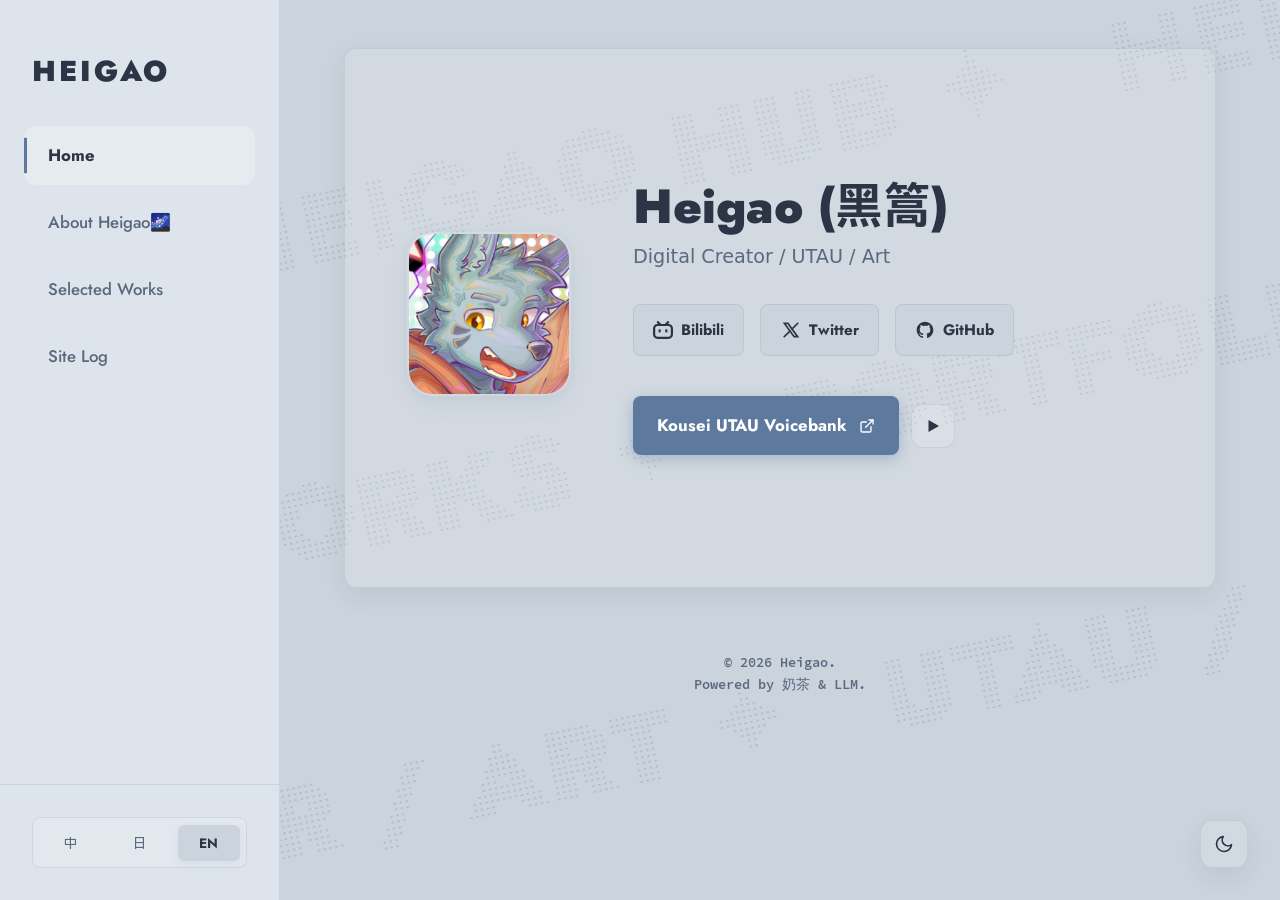
==== commit 89d40830: "feat: 多项功能增强与 UI 优化 - 粒子引擎重构：单粒子独立无缝传送，消除视觉断层 - 新增 UTAU 试听播放器 (纯原生 <audio> 流式播放) - 新增 GitHub 活动卡片 (A" ====
--- a/index.html
+++ b/index.html
@@ -85,6 +85,13 @@
       <path d="M18 13v6a2 2 0 0 1-2 2H5a2 2 0 0 1-2-2V8a2 2 0 0 1 2-2h6"></path>
       <polyline points="15 3 21 3 21 9"></polyline>
       <line x1="10" y1="14" x2="21" y2="3"></line>
+    </symbol>
+    <symbol id="icon-play" viewBox="0 0 24 24" fill="currentColor">
+      <polygon points="6 4 20 12 6 20"/>
+    </symbol>
+    <symbol id="icon-pause" viewBox="0 0 24 24" fill="currentColor">
+      <rect x="5" y="4" width="5" height="16" rx="1"/>
+      <rect x="14" y="4" width="5" height="16" rx="1"/>
     </symbol>
   </svg>
 
@@ -105,7 +112,6 @@
         <div class="bg-deco-text">PORTFOLIO & WORKS PORTFOLIO & WORKS </div>
       </div>
       <div class="bg-deco-row scroll-left scroll-slow">
-        <div class="bg-deco-text">UTAU / CREATOR / ART UTAU / CREATOR / ART </div>
         <div class="bg-deco-text">UTAU / CREATOR / ART UTAU / CREATOR / ART </div>
       </div>
     </div>
@@ -184,6 +190,9 @@
                 <span data-i18n="link_utau">「熵尾音 咬青」 UTAU 展示页</span>
                 <svg width="16" height="16" aria-hidden="true"><use href="#icon-external"/></svg>
               </a>
+              <button class="play-btn" id="utauPlayBtn" aria-label="播放试听">
+                <svg width="18" height="18" aria-hidden="true"><use id="playIcon" href="#icon-play"/></svg>
+              </button>
             </div>
 
           </div>
@@ -207,17 +216,26 @@
             <div class="skills-box">
               <h3 data-i18n="card2_title">✦ 工具 & 工作流</h3>
               <div class="tags">
-                <span class="tag">UTAU / OpenUtau</span>
-                <span class="tag">CSP</span>
-                <span class="tag">Adobe 系列</span>
-                <span class="tag">Logic Pro</span>
-                <span class="tag">VS Code</span>
-                <span class="tag">OpenCode</span>
+                <span class="tag" data-i18n-tooltip="tooltip_utau" data-tooltip="经典与开源的歌声合成引擎">UTAU / OpenUtau</span>
+                <span class="tag" data-i18n-tooltip="tooltip_csp" data-tooltip="专业的数字插画与漫画绘制软件">CSP</span>
+                <span class="tag" data-i18n-tooltip="tooltip_adobe" data-tooltip="行业标准的图形处理与视频后期套件">Adobe 系列</span>
+                <span class="tag" data-i18n-tooltip="tooltip_logic" data-tooltip="专业的数字音频工作站 (DAW)">Logic Pro</span>
+                <span class="tag" data-i18n-tooltip="tooltip_vscode" data-tooltip="跨平台的轻量级开源代码编辑器">VS Code</span>
+                <span class="tag" data-i18n-tooltip="tooltip_opencode" data-tooltip="终端驱动的开源 AI 代码助手">OpenCode</span>
               </div>
               <p class="skills-meta"><span data-i18n="about_lang">沟通语言</span>: <span data-i18n="lang_list">中文 / English / 日本語(稍微)</span></p>
-              <p class="skills-meta"><span data-i18n="about_status">当前状态</span>: <span data-i18n="status_text">缓慢填坑中</span></p>
+              <p class="skills-meta"><span data-i18n="about_status">当前状态</span>: <span id="dynamic-status">缓慢填坑中</span></p>
+              <p class="skills-meta"><span data-i18n="local_time">本地时间</span>: <span id="heigao-clock">加载中...</span></p>
+              <div class="github-activity-card">
+                <svg width="16" height="16" aria-hidden="true"><use href="#icon-github"/></svg>
+                <span class="github-activity-text">最近活动：加载中…</span>
+              </div>
             </div>
           </article>
+        </div>
+
+        <div class="back-btn-wrapper">
+          <a href="#home" class="back-btn" data-i18n="back_home">← 返回主页</a>
         </div>
       </section>
 
@@ -287,6 +305,10 @@
           </div>
 
         </div>
+
+        <div class="back-btn-wrapper">
+          <a href="#home" class="back-btn" data-i18n="back_home">← 返回主页</a>
+        </div>
       </section>
 
       <!-- ==========================================
@@ -366,7 +388,7 @@
 
       <!-- 底部版权 -->
       <footer class="footer">
-        <p>&copy; <span id="current-year"></span> Heigao.<br>Handcrafted with 奶茶 & LLM.</p>
+        <p>&copy; <span id="current-year"></span> Heigao.<br>Powered by 奶茶 & LLM.</p>
       </footer>
 
     </main>
@@ -392,6 +414,9 @@
     </div>
   </div>
 
+  <!-- UTAU 试听音频 -->
+  <audio id="utau-demo" src="./assets/audio/demo.mp3" preload="none"></audio>
+
   <script src="./hub.js"></script>
 </body>
 </html>
--- a/hub.css
+++ b/hub.css
@@ -464,6 +464,8 @@
     var(--shadow-md);
   border: none;
   transition: transform 0.4s ease;
+  user-select: none;
+  -webkit-user-drag: none;
 }
 
 .avatar-img:hover {
@@ -522,6 +524,38 @@
 
 .feature-link-wrapper {
   margin-top: 1.5rem;
+  display: flex;
+  align-items: center;
+  gap: 0.75rem;
+  flex-wrap: wrap;
+}
+
+.play-btn {
+  width: 44px;
+  height: 44px;
+  border-radius: 12px;
+  background: var(--bg-card);
+  border: 1px solid var(--border-color);
+  color: var(--text-main);
+  cursor: pointer;
+  display: flex;
+  align-items: center;
+  justify-content: center;
+  transition: all 0.3s ease;
+  flex-shrink: 0;
+}
+
+.play-btn:hover {
+  background: var(--bg-card-hover);
+  transform: scale(1.08);
+  border-color: var(--accent-color);
+  color: var(--accent-color);
+}
+
+.play-btn.playing {
+  background: var(--accent-color);
+  color: #fff;
+  border-color: var(--accent-color);
 }
 
 .feature-link {
@@ -588,6 +622,37 @@
   font-size: 0.85rem;
   color: var(--text-muted);
   border: 1px solid var(--border-color);
+  position: relative;
+  cursor: help;
+}
+
+.tag::after {
+  content: attr(data-tooltip);
+  position: absolute;
+  bottom: 100%;
+  left: 50%;
+  transform: translateX(-50%) translateY(5px);
+  padding: 0.4rem 0.8rem;
+  background: rgba(30, 36, 48, 0.92);
+  backdrop-filter: blur(4px);
+  -webkit-backdrop-filter: blur(4px);
+  color: #fff;
+  font-family: var(--font-body);
+  font-size: 0.75rem;
+  white-space: nowrap;
+  border-radius: 6px;
+  margin-bottom: 6px;
+  opacity: 0;
+  visibility: hidden;
+  transition: all 0.3s ease;
+  pointer-events: none;
+  z-index: 100;
+}
+
+.tag:hover::after {
+  opacity: 1;
+  visibility: visible;
+  transform: translateX(-50%) translateY(-5px);
 }
 
 /* ---------- 画廊 (Gallery) ---------- */
@@ -729,6 +794,31 @@
 }
 .skills-meta { font-family: var(--font-mono); font-size: 0.8rem; color: var(--text-muted); margin-top: 0.5rem; }
 .skills-meta span:first-child { color: var(--text-main); font-weight: 600; }
+#dynamic-status::after {
+  content: '|';
+  animation: blink 1s step-end infinite;
+  color: var(--accent-color);
+}
+@keyframes blink {
+  0%, 100% { opacity: 1; }
+  50% { opacity: 0; }
+}
+.github-activity-card {
+  margin-top: 1.5rem;
+  padding: 1rem;
+  background: var(--bg-main);
+  border: 1px dashed var(--border-color);
+  border-radius: 8px;
+  display: flex;
+  align-items: center;
+  gap: 0.6rem;
+  color: var(--text-muted);
+}
+.github-activity-text {
+  font-family: var(--font-mono);
+  font-size: 0.85rem;
+  color: var(--text-muted);
+}
 .back-btn-wrapper { text-align: center; margin-top: 4rem; }
 
 /* Footer */
--- a/hub.css
+++ b/hub.css
@@ -464,6 +464,8 @@
     var(--shadow-md);
   border: none;
   transition: transform 0.4s ease;
+  user-select: none;
+  -webkit-user-drag: none;
 }
 
 .avatar-img:hover {
@@ -522,6 +524,38 @@
 
 .feature-link-wrapper {
   margin-top: 1.5rem;
+  display: flex;
+  align-items: center;
+  gap: 0.75rem;
+  flex-wrap: wrap;
+}
+
+.play-btn {
+  width: 44px;
+  height: 44px;
+  border-radius: 12px;
+  background: var(--bg-card);
+  border: 1px solid var(--border-color);
+  color: var(--text-main);
+  cursor: pointer;
+  display: flex;
+  align-items: center;
+  justify-content: center;
+  transition: all 0.3s ease;
+  flex-shrink: 0;
+}
+
+.play-btn:hover {
+  background: var(--bg-card-hover);
+  transform: scale(1.08);
+  border-color: var(--accent-color);
+  color: var(--accent-color);
+}
+
+.play-btn.playing {
+  background: var(--accent-color);
+  color: #fff;
+  border-color: var(--accent-color);
 }
 
 .feature-link {
@@ -588,6 +622,37 @@
   font-size: 0.85rem;
   color: var(--text-muted);
   border: 1px solid var(--border-color);
+  position: relative;
+  cursor: help;
+}
+
+.tag::after {
+  content: attr(data-tooltip);
+  position: absolute;
+  bottom: 100%;
+  left: 50%;
+  transform: translateX(-50%) translateY(5px);
+  padding: 0.4rem 0.8rem;
+  background: rgba(30, 36, 48, 0.92);
+  backdrop-filter: blur(4px);
+  -webkit-backdrop-filter: blur(4px);
+  color: #fff;
+  font-family: var(--font-body);
+  font-size: 0.75rem;
+  white-space: nowrap;
+  border-radius: 6px;
+  margin-bottom: 6px;
+  opacity: 0;
+  visibility: hidden;
+  transition: all 0.3s ease;
+  pointer-events: none;
+  z-index: 100;
+}
+
+.tag:hover::after {
+  opacity: 1;
+  visibility: visible;
+  transform: translateX(-50%) translateY(-5px);
 }
 
 /* ---------- 画廊 (Gallery) ---------- */
@@ -729,6 +794,31 @@
 }
 .skills-meta { font-family: var(--font-mono); font-size: 0.8rem; color: var(--text-muted); margin-top: 0.5rem; }
 .skills-meta span:first-child { color: var(--text-main); font-weight: 600; }
+#dynamic-status::after {
+  content: '|';
+  animation: blink 1s step-end infinite;
+  color: var(--accent-color);
+}
+@keyframes blink {
+  0%, 100% { opacity: 1; }
+  50% { opacity: 0; }
+}
+.github-activity-card {
+  margin-top: 1.5rem;
+  padding: 1rem;
+  background: var(--bg-main);
+  border: 1px dashed var(--border-color);
+  border-radius: 8px;
+  display: flex;
+  align-items: center;
+  gap: 0.6rem;
+  color: var(--text-muted);
+}
+.github-activity-text {
+  font-family: var(--font-mono);
+  font-size: 0.85rem;
+  color: var(--text-muted);
+}
 .back-btn-wrapper { text-align: center; margin-top: 4rem; }
 
 /* Footer */
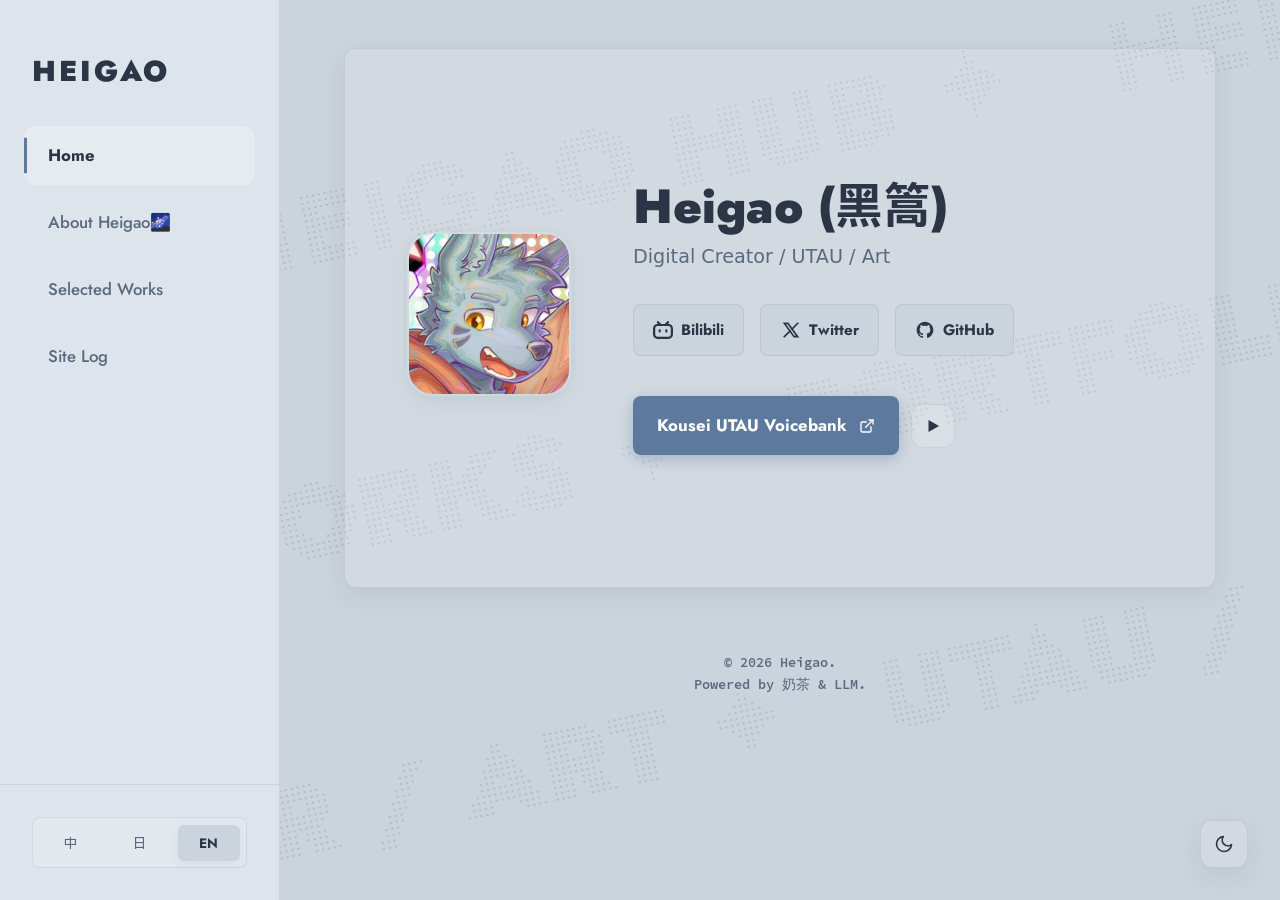
==== commit f002dc18: "perf: 优化 LCP/FCP、减少重排与提升 GPU 合成" ====
--- a/index.html
+++ b/index.html
@@ -29,6 +29,8 @@
   <meta name="twitter:description" content="黑篙(Heigao)的个人数字门户。">
 
   <link rel="icon" href="./assets/image/icon.png" type="image/png">
+  <link rel="preload" href="./hub.css" as="style">
+  <link rel="preconnect" href="https://api.github.com" crossorigin>
 
   <link rel="stylesheet" href="./hub.css">
   <noscript><style>.content-section{display:block!important}</style></noscript>
@@ -49,9 +51,6 @@
 
   <!-- PWA 清单 -->
   <link rel="manifest" href="manifest.json">
-
-  <link rel="stylesheet" href="./hub.css">
-  <noscript><style>.content-section{display:block!important}</style></noscript>
 </head>
 <body>
 
@@ -162,7 +161,7 @@
       <section id="section-home" class="content-section active">
         <div class="profile-card">
           <div class="avatar-container">
-            <img src="./assets/image/avatar.webp" alt="Heigao Avatar" class="avatar-img" width="120" height="120">
+            <img src="./assets/image/avatar-240.webp" srcset="./assets/image/avatar-240.webp 1x, ./assets/image/avatar-480.webp 2x" alt="Heigao Avatar" class="avatar-img" width="120" height="120">
           </div>
           <div class="profile-info">
             <h1 class="profile-name" data-i18n="name">黑篙 Heigao</h1>
@@ -227,7 +226,7 @@
               <p class="skills-meta"><span data-i18n="about_status">当前状态</span>: <span id="dynamic-status">缓慢填坑中</span></p>
               <p class="skills-meta"><span data-i18n="local_time">本地时间</span>: <span id="heigao-clock">加载中...</span></p>
               <div class="github-activity-card">
-                <svg width="16" height="16" aria-hidden="true"><use href="#icon-github"/></svg>
+                <svg aria-hidden="true"><use href="#icon-github"/></svg>
                 <span class="github-activity-text">最近活动：加载中…</span>
               </div>
             </div>
@@ -257,7 +256,7 @@
               <span class="gallery-year-label">2025</span>
             </div>
             <div class="gallery-grid">
-              <div class="gallery-item" tabindex="0" role="button" aria-label="查看图片: AR → MR">
+              <div class="gallery-item reveal-item" tabindex="0" role="button" aria-label="查看图片: AR → MR">
                 <img src="./assets/art/ar-to-mr-2025-thumb.webp" 
                      data-full="./assets/art/ar-to-mr-2025.webp" 
                      alt="AR → MR" 
@@ -269,7 +268,7 @@
                 </div>
               </div>
 
-              <div class="gallery-item" tabindex="0" role="button" aria-label="查看图片: 铿锵Clank">
+              <div class="gallery-item reveal-item" tabindex="0" role="button" aria-label="查看图片: 铿锵Clank">
                 <img src="./assets/art/clank-2025-thumb.webp" 
                      data-full="./assets/art/clank-2025.webp" 
                      alt="铿锵Clank" 
@@ -290,7 +289,7 @@
               <span class="gallery-year-label">2024</span>
             </div>
             <div class="gallery-grid">
-              <div class="gallery-item" tabindex="0" role="button" aria-label="查看图片: 生日贺图">
+              <div class="gallery-item reveal-item" tabindex="0" role="button" aria-label="查看图片: 生日贺图">
                 <img src="./assets/art/heigao-birthday-2024-thumb.webp" 
                      data-full="./assets/art/heigao-birthday-2024.webp" 
                      alt="生日贺图" 
@@ -326,7 +325,7 @@
             <div class="timeline-item-wrapper">
               <div class="timeline-item">
                 <div class="timeline-marker"></div>
-                <div class="timeline-content">
+                <div class="timeline-content reveal-item">
                   <div class="timeline-date">2026.05.03</div>
                   <h3 class="timeline-heading">站点全面重构</h3>
                   <p class="timeline-text">视觉层迁移至 Canvas 粒子背景，移动端改用 CSS 滚动文字。修复粒子循环中断、毛玻璃延迟、层叠错乱等多项 Bug，关于页改为单卡片排版，画廊新增年份分区时间线。</p>
@@ -337,7 +336,7 @@
             <div class="timeline-item-wrapper">
               <div class="timeline-item">
                 <div class="timeline-marker"></div>
-                <div class="timeline-content">
+                <div class="timeline-content reveal-item">
                   <div class="timeline-date">2026.04.25</div>
                   <h3 class="timeline-heading">新增亮暗色模式切换</h3>
                   <p class="timeline-text">支持手动切换与跟随系统偏好。</p>
@@ -348,7 +347,7 @@
             <div class="timeline-item-wrapper">
               <div class="timeline-item">
                 <div class="timeline-marker"></div>
-                <div class="timeline-content">
+                <div class="timeline-content reveal-item">
                   <div class="timeline-date">2026.04.22</div>
                   <h3 class="timeline-heading">优化语言切换与作品展示</h3>
                   <p class="timeline-text">优化语言切换动画同步问题，新增部分作品展示。</p>
@@ -359,7 +358,7 @@
             <div class="timeline-item-wrapper">
               <div class="timeline-item">
                 <div class="timeline-marker"></div>
-                <div class="timeline-content">
+                <div class="timeline-content reveal-item">
                   <div class="timeline-date">2026.04.19</div>
                   <h3 class="timeline-heading">全站字体本地化</h3>
                   <p class="timeline-text">中日文采用鸿蒙字体 (HarmonyOS Sans SC)，西文字符采用 Jost，代码与标签等采用 Source Code Pro 渲染。</p>
@@ -370,7 +369,7 @@
             <div class="timeline-item-wrapper">
               <div class="timeline-item">
                 <div class="timeline-marker"></div>
-                <div class="timeline-content">
+                <div class="timeline-content reveal-item">
                   <div class="timeline-date">2026.04.18</div>
                   <h3 class="timeline-heading">Heigao.me 上线</h3>
                   <p class="timeline-text">在主域名创建了黑篙的个人导航站。</p>
--- a/hub.css
+++ b/hub.css
@@ -814,6 +814,11 @@
   gap: 0.6rem;
   color: var(--text-muted);
 }
+.github-activity-card svg {
+  flex-shrink: 0;
+  width: 24px;
+  height: 24px;
+}
 .github-activity-text {
   font-family: var(--font-mono);
   font-size: 0.85rem;
@@ -847,6 +852,9 @@
   color: rgba(93, 122, 158, 0.08);
   text-shadow: 1px 1px 0 rgba(93,122,158,0.1), 2px 2px 0 rgba(93,122,158,0.06), 10px 10px 20px rgba(93,122,158,0.1);
   white-space: nowrap;
+  will-change: transform;
+  transform: translateZ(0);
+  contain: paint layout;
 }
 .scroll-left  { animation: marquee-left  60s linear infinite; }
 .scroll-right { animation: marquee-right 50s linear infinite; }
@@ -1214,6 +1222,19 @@
 
 /* ---------- 无障碍与偏好设置适配 ---------- */
 
+/* ---------- 滚动进入动画 ---------- */
+.reveal-item {
+  opacity: 0;
+  transform: translateY(30px);
+  transition: opacity 0.6s cubic-bezier(0.16, 1, 0.3, 1), transform 0.6s cubic-bezier(0.16, 1, 0.3, 1);
+  will-change: opacity, transform;
+}
+
+.reveal-item.revealed {
+  opacity: 1;
+  transform: translateY(0);
+}
+
 /* 减弱动态效果 */
 @media (prefers-reduced-motion: reduce) {
   *,
--- a/hub.css
+++ b/hub.css
@@ -814,6 +814,11 @@
   gap: 0.6rem;
   color: var(--text-muted);
 }
+.github-activity-card svg {
+  flex-shrink: 0;
+  width: 24px;
+  height: 24px;
+}
 .github-activity-text {
   font-family: var(--font-mono);
   font-size: 0.85rem;
@@ -847,6 +852,9 @@
   color: rgba(93, 122, 158, 0.08);
   text-shadow: 1px 1px 0 rgba(93,122,158,0.1), 2px 2px 0 rgba(93,122,158,0.06), 10px 10px 20px rgba(93,122,158,0.1);
   white-space: nowrap;
+  will-change: transform;
+  transform: translateZ(0);
+  contain: paint layout;
 }
 .scroll-left  { animation: marquee-left  60s linear infinite; }
 .scroll-right { animation: marquee-right 50s linear infinite; }
@@ -1214,6 +1222,19 @@
 
 /* ---------- 无障碍与偏好设置适配 ---------- */
 
+/* ---------- 滚动进入动画 ---------- */
+.reveal-item {
+  opacity: 0;
+  transform: translateY(30px);
+  transition: opacity 0.6s cubic-bezier(0.16, 1, 0.3, 1), transform 0.6s cubic-bezier(0.16, 1, 0.3, 1);
+  will-change: opacity, transform;
+}
+
+.reveal-item.revealed {
+  opacity: 1;
+  transform: translateY(0);
+}
+
 /* 减弱动态效果 */
 @media (prefers-reduced-motion: reduce) {
   *,
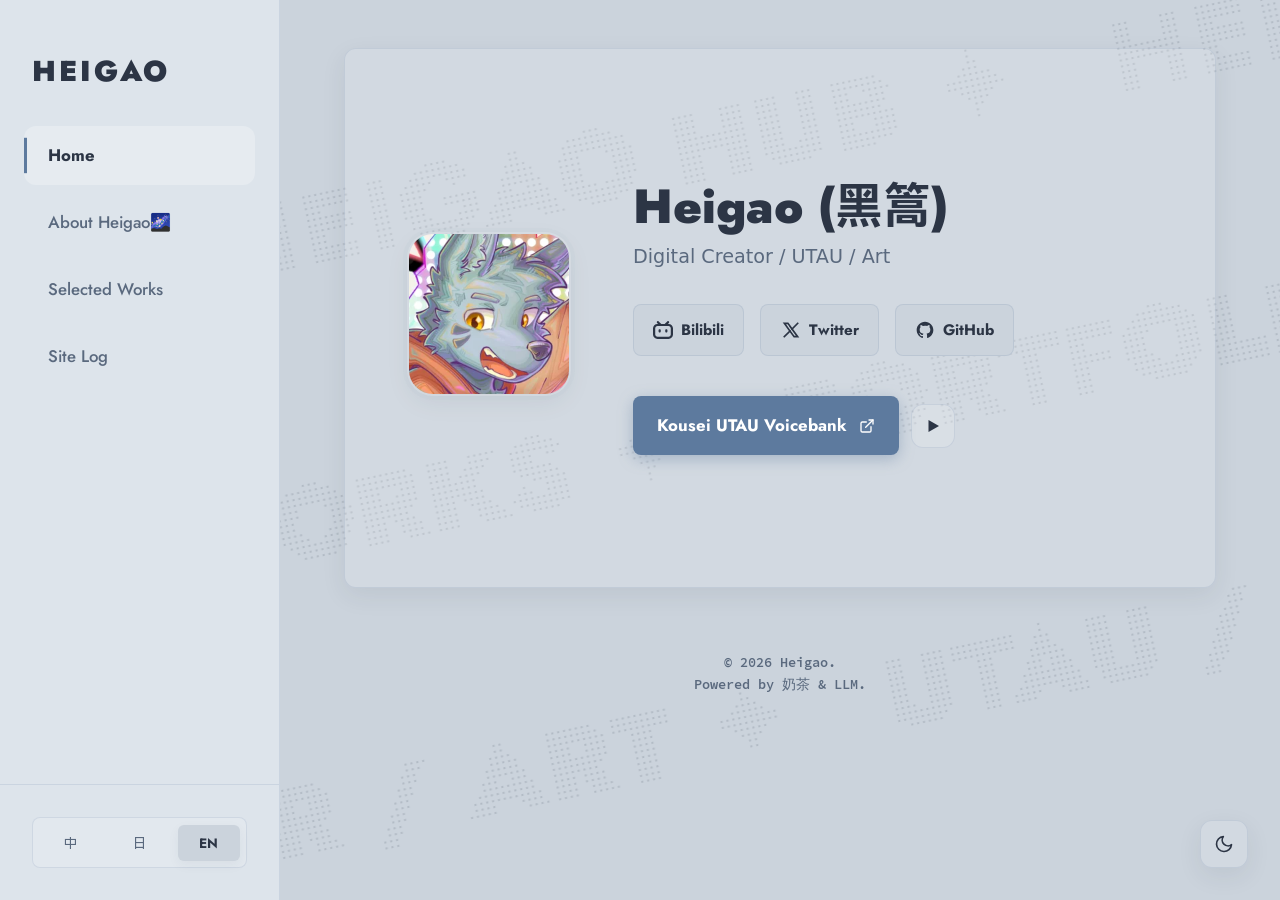
==== commit 64d6b28d: "perf: 头像回退1x/2x高清策略，降级preconnect为dns-prefetch" ====
--- a/index.html
+++ b/index.html
@@ -30,7 +30,7 @@
 
   <link rel="icon" href="./assets/image/icon.png" type="image/png">
   <link rel="preload" href="./hub.css" as="style">
-  <link rel="preconnect" href="https://api.github.com" crossorigin>
+  <link rel="dns-prefetch" href="https://api.github.com">
 
   <link rel="stylesheet" href="./hub.css">
   <noscript><style>.content-section{display:block!important}</style></noscript>
